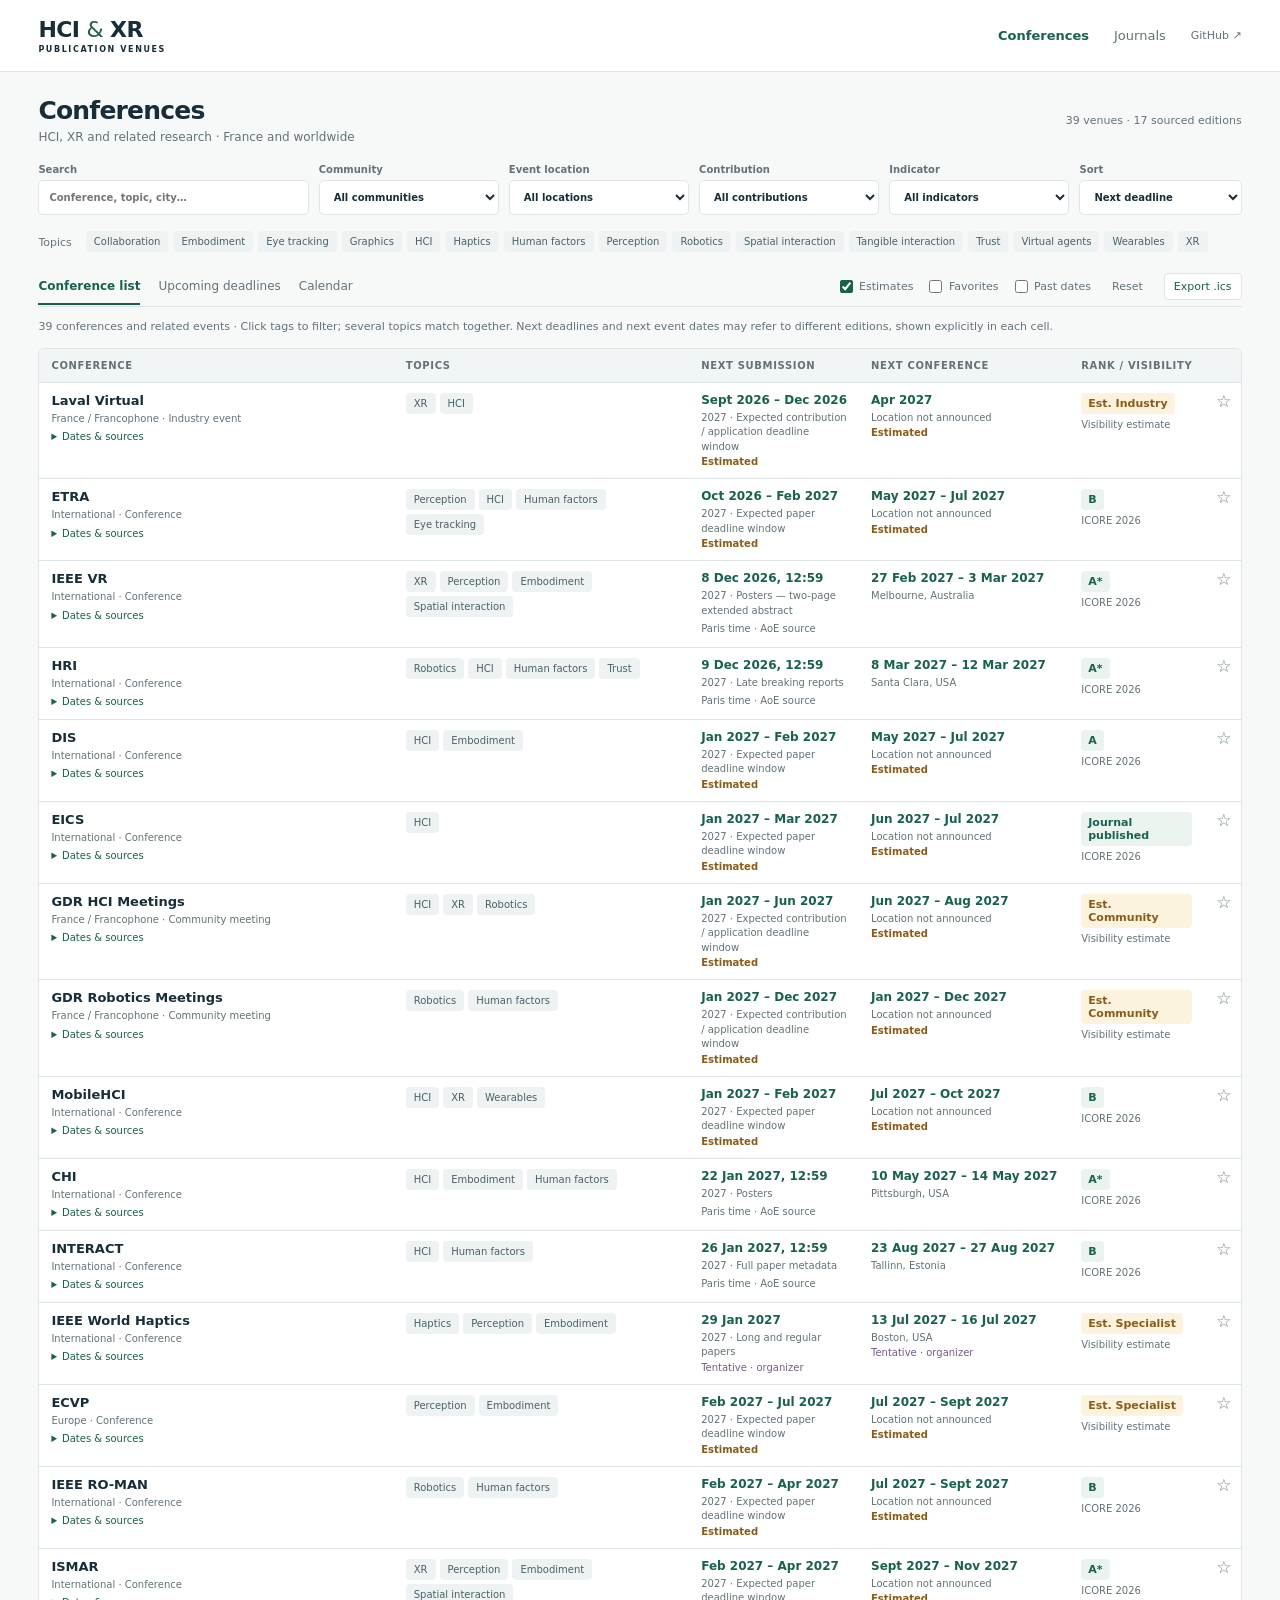
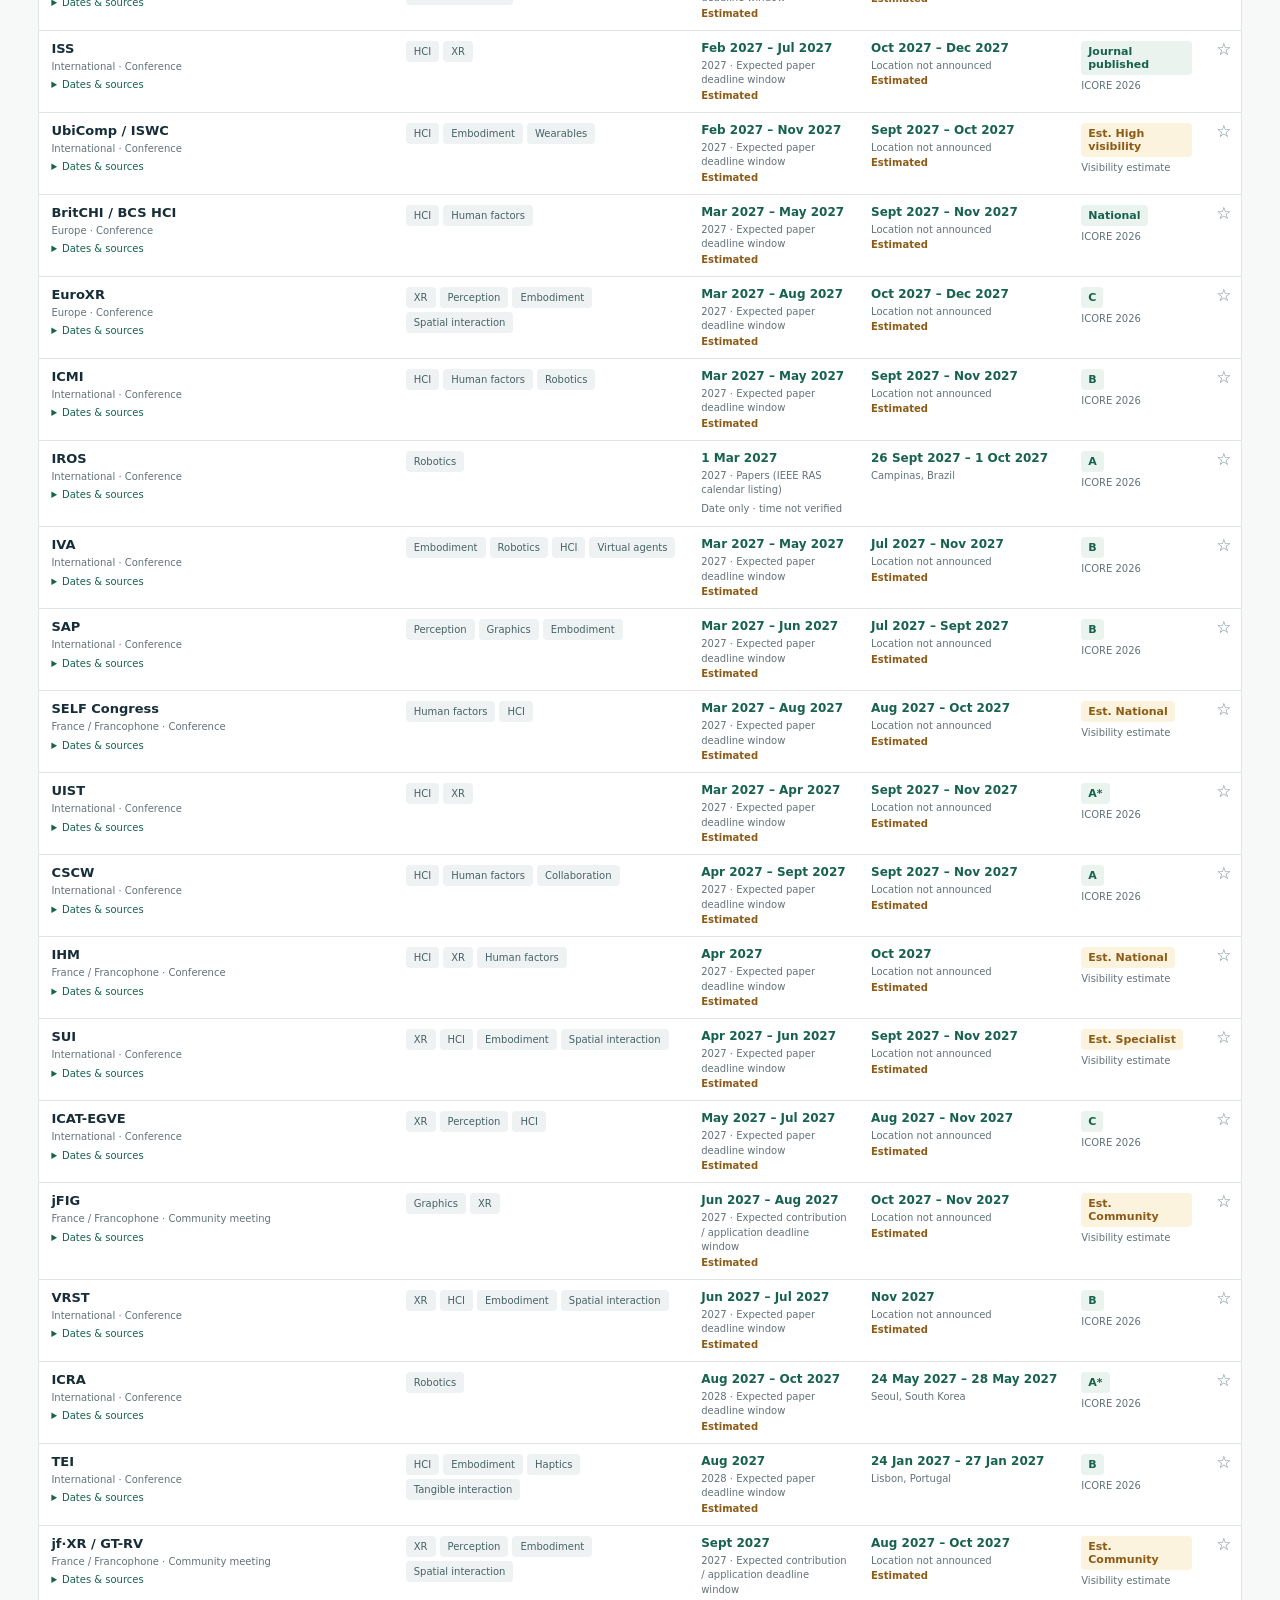
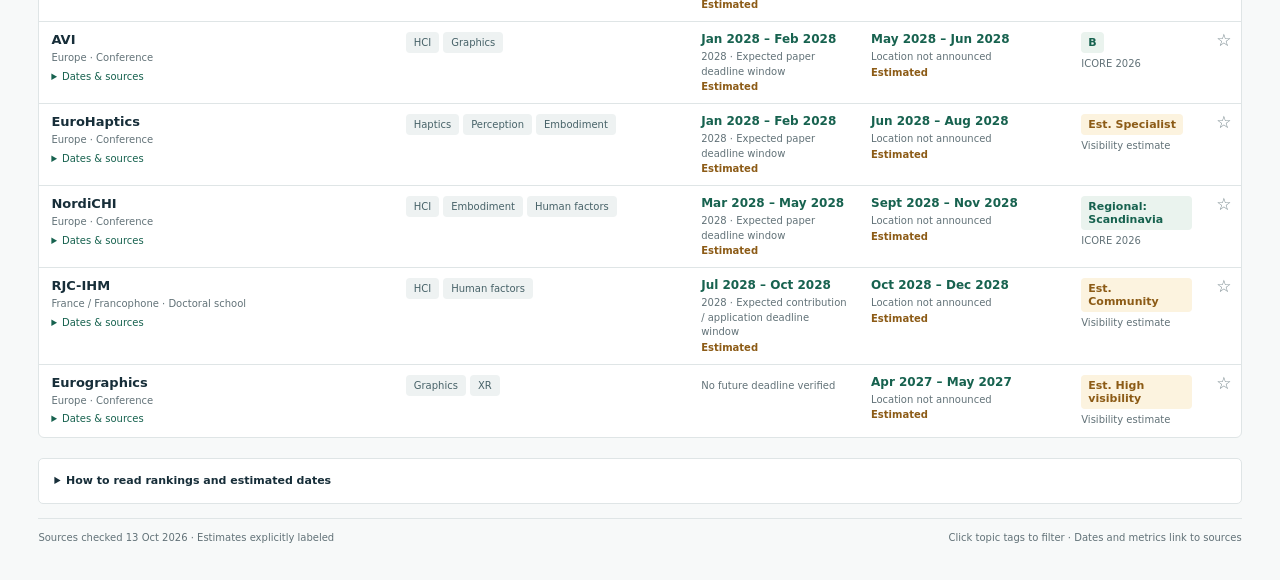
==== index.html @ b4da8f1d "Update repository and Pages links after rename to xr-hci-deadlines" ====
<!doctype html>
<html lang="en"><head><meta charset="utf-8"><meta name="viewport" content="width=device-width,initial-scale=1"><meta name="description" content="HCI and XR conference deadlines, schedules, topic tags and rankings in France and worldwide."><title>HCI & XR · Conferences</title><link rel="stylesheet" href="style.css"><script defer src="data.js"></script><script defer src="app.js"></script></head>
<body data-page="conferences"><header><a class="brand" href="index.html">HCI <span>&</span> XR <small>PUBLICATION VENUES</small></a><nav aria-label="Pages"><a id="conf-link" href="index.html" aria-current="page">Conferences</a><a id="journal-link" href="journals.html">Journals</a><a href="https://github.com/EPeillard/xr-hci-deadlines" class="repo">GitHub ↗</a></nav></header>
<main><div class="page-title"><div><h1>Conferences</h1><p>HCI, XR and related research · France and worldwide</p></div><span id="summary"></span></div>
<section class="filters" aria-label="Filters"><label class="search">Search<input id="search" type="search" placeholder="Conference, topic, city…"></label><label>Community<select id="scope"><option value="">All communities</option><option>France / Francophone</option><option>Europe</option><option>International</option></select></label><label>Event location<select id="region"><option value="">All locations</option><option>France</option><option>Europe</option><option>Outside Europe</option></select></label><label>Contribution<select id="type"><option value="">All contributions</option></select></label><label>Indicator<select id="indicator"><option value="">All indicators</option><option value="verified">Verified ranking</option><option value="estimated">Estimated visibility</option></select></label><label>Sort<select id="sort"><option value="deadline">Next deadline</option><option value="name">Name</option><option value="event">Conference date</option><option value="rank">Ranking</option></select></label></section>
<div class="topic-line"><span>Topics</span><div id="topic-buttons"></div></div>
<div class="viewbar"><nav class="tabs" aria-label="Conference view"><button data-view="conferences" aria-pressed="true">Conference list</button><button data-view="deadlines" aria-pressed="false">Upcoming deadlines</button><button data-view="calendar" aria-pressed="false">Calendar</button></nav><div class="switches"><label><input id="estimates" type="checkbox" checked> Estimates</label><label><input id="favorite" type="checkbox"> Favorites</label><label><input id="past" type="checkbox"> Past dates</label><button class="text-button" id="reset">Reset</button><button id="export">Export .ics</button></div></div>
<p id="result-note" class="result-note" aria-live="polite"></p><section id="results" aria-label="Results"></section>
<details class="method"><summary>How to read rankings and estimated dates</summary><p><strong>ICORE 2026</strong> gives conference-level classifications (A*, A, B, C, or non-grade categories). Each verified badge links to its source. It does not rank individual papers, posters or journal tracks.</p><p><strong>Est. visibility</strong> is an editorial audience-reach estimate, not an official rank or measured citation impact. National, community and industry venues are kept distinct.</p><p><strong>Estimated dates</strong> are month ranges based on observed editions and the stated recurrence. Single-edition estimates allow an extra month either side; sparse histories use a broad seasonal or 2–5-month lead-time assumption. Open a row to inspect the evidence and confidence. A forecast does not establish that an edition or call has been announced. Organizer-published tentative dates have their own label.</p><p>Exact deadlines retain their published timezone and are displayed in <strong>Europe/Paris</strong>. AoE falls on the following day in France. Calls without a verified cutoff time show a date only. Calendar exports contain only verified dates; forecasts and tentative dates are excluded.</p></details>
<footer><span id="updated"></span><span>Click topic tags to filter · Dates and metrics link to sources</span></footer></main></body></html>
---- style.css ----
:root{--ink:#172e39;--muted:#627278;--line:#dfe5e6;--green:#17624f;--mint:#eaf3ee;--amber:#8c5b16;--amberbg:#fcf3df;--bg:#f7f9f9}*{box-sizing:border-box}body{margin:0;color:var(--ink);background:var(--bg);font:13px system-ui,-apple-system,"Segoe UI",sans-serif}a{color:var(--green);text-decoration:none}a:hover{text-decoration:underline}button,input,select{font:inherit}button{cursor:pointer}button,input,select,a,summary{outline-offset:3px}header{display:flex;align-items:center;justify-content:space-between;background:white;padding:17px max(3vw,18px);border-bottom:1px solid var(--line)}.brand{font-size:22px;font-weight:780;letter-spacing:-.6px;color:var(--ink)}.brand span{font-weight:400;color:var(--green)}.brand small{font-size:8px;letter-spacing:1.6px;font-weight:650;display:block;margin-top:3px}header nav{display:flex;gap:25px;align-items:center}header nav a{font-size:13px;color:var(--muted)}header nav a[aria-current]{color:var(--green);font-weight:700}.repo{font-size:11px!important}main{max-width:1600px;margin:auto;padding:24px 3vw}.page-title{display:flex;justify-content:space-between;gap:20px;align-items:center;margin-bottom:20px}h1{font-size:25px;letter-spacing:-.8px;margin:0 0 5px}.page-title p{color:var(--muted);margin:0;font-size:12px}.page-title>span{font-size:11px;color:var(--muted)}.filters{display:grid;grid-template-columns:1.5fr 1fr 1fr 1fr 1fr .9fr;gap:10px}.filters label{font-size:10px;font-weight:650;color:var(--muted)}input[type=search],select{display:block;border:1px solid var(--line);border-radius:5px;background:white;width:100%;padding:9px 10px;margin-top:5px;color:var(--ink);min-height:35px}.journal-filters{grid-template-columns:2fr 1fr 1fr 1fr}.topic-line{display:flex;align-items:start;gap:14px;margin:16px 0 12px}.topic-line>span{font-size:11px;color:var(--muted);padding-top:5px}.topic-line>div{display:flex;flex-wrap:wrap;gap:5px}.tag{display:inline-block;background:#eef2f2;color:#476268;border:1px solid transparent;border-radius:4px;padding:3px 7px;font-size:10px;line-height:1.3}.tag[aria-pressed=true],.tag:hover{background:var(--mint);border-color:var(--green);color:var(--green)}.tag[aria-pressed=true]{font-weight:700}.viewbar{display:flex;justify-content:space-between;gap:14px;align-items:center;margin:15px 0 6px;border-bottom:1px solid var(--line)}.tabs{display:flex;gap:18px}.tabs button{border:0;border-bottom:2px solid transparent;background:transparent;padding:10px 0;color:var(--muted);font-size:12px}.tabs button[aria-pressed=true]{border-color:var(--green);font-weight:700;color:var(--green)}.switches{display:flex;align-items:center;gap:12px;padding:6px 0;font-size:11px;color:var(--muted)}.switches label{white-space:nowrap}input[type=checkbox]{accent-color:var(--green);vertical-align:middle}.switches button{border:1px solid var(--line);border-radius:4px;padding:6px 9px;background:white;color:var(--green);font-size:11px}.switches .text-button{border:0;background:none;color:var(--muted)}.mini-note,.result-note{font-size:11px;color:var(--muted);line-height:1.5}.result-note{margin:12px 0}.table-wrap{overflow-x:auto;border:1px solid var(--line);border-radius:6px;background:white}table{border-collapse:collapse;width:100%;text-align:left}th{font-size:10px;font-weight:700;color:var(--muted);text-transform:uppercase;letter-spacing:.65px;padding:11px 12px;background:#f2f5f5;white-space:nowrap}td{padding:10px 12px;border-top:1px solid var(--line);vertical-align:top;font-size:12px}tbody tr:hover{background:#fafcfc}.venue-col{width:30%}.topic-col{width:25%}.indicator-col{width:145px}.date-col{width:195px}.star-col{width:35px;padding-right:9px}.name{color:var(--ink);font-weight:750;font-size:13px}.sub{display:block;font-size:10px;color:var(--muted);line-height:1.45;margin-top:4px}.row-tags{display:flex;gap:4px;flex-wrap:wrap}.indicator{display:inline-block;border-radius:4px;padding:4px 7px;font-size:11px;font-weight:700;background:var(--mint);color:var(--green)}.indicator.estimated{background:var(--amberbg);color:var(--amber)}.estimate{color:var(--amber);font-size:10px;font-weight:600}.tentative{color:#755a8c;font-size:10px}.date-main{font-weight:650;white-space:nowrap}.star{border:0;background:none;color:#73848a;font-size:17px;line-height:1;padding:0}.star[aria-pressed=true]{color:#a87916}.row-details summary{font-size:10px;color:var(--green);cursor:pointer;margin-top:5px}.row-details[open]{min-width:250px}.row-details p{font-size:11px;line-height:1.5;margin:8px 0;color:var(--muted);max-width:480px}.detail-block{border-top:1px solid var(--line);margin-top:9px;padding-top:8px}.detail-block ul{padding-left:16px;margin:6px 0}.detail-block li{font-size:10px;line-height:1.6;margin:3px 0;color:var(--muted)}.method{margin:20px 0 14px;padding:13px 15px;background:white;border:1px solid var(--line);border-radius:5px;font-size:11px;color:var(--muted);line-height:1.6}.method summary{font-weight:650;cursor:pointer;color:var(--ink)}.method p{max-width:1050px}.empty{padding:35px;text-align:center;color:var(--muted);border:1px dashed var(--line)}footer{display:flex;justify-content:space-between;gap:20px;color:var(--muted);font-size:10px;border-top:1px solid var(--line);padding:13px 0}.calendar-head{display:flex;align-items:center;gap:14px;margin:12px 0}.calendar-head select{width:auto;margin:0}.calendar-head span{font-size:11px;color:var(--muted)}.calendar-grid{display:grid;grid-template-columns:repeat(3,1fr);gap:10px}.month{border:1px solid var(--line);background:white;border-radius:5px;padding:11px;min-height:130px}.month h2{font-size:12px;margin:0 0 10px}.calitem{display:block;border-left:3px solid var(--green);padding:4px 7px;font-size:10px;margin:6px 0;background:#f4f8f6;line-height:1.5}.calitem.call{border-left-color:#587eab;background:#f3f6fa}.calitem.estimated{border-left:3px dashed #aa8049;background:#fcf8ed}.calitem.tentative{border-left-color:#866899;background:#f9f5fb}.calitem button{font:inherit;border:0;background:none;color:var(--ink);font-weight:700;padding:0;cursor:pointer}.calitem .sub{font-size:9px;margin:0}.uncertain{margin-top:15px;font-size:11px;color:var(--muted)}.calendar-legend{display:flex;gap:15px;flex-wrap:wrap;font-size:10px;color:var(--muted)}@media(max-width:1150px){.filters{grid-template-columns:repeat(3,1fr)}.search{grid-column:span 2}.journal-filters{grid-template-columns:repeat(3,1fr)}.viewbar{align-items:start;flex-direction:column;gap:3px}.switches{flex-wrap:wrap}.venue-col{min-width:240px}.topic-col{min-width:200px}}@media(max-width:700px){header{padding:12px 15px}header nav{gap:13px}.repo{display:none}main{padding:18px 15px}.filters,.journal-filters{grid-template-columns:repeat(2,1fr)}.page-title>span{max-width:130px;text-align:right}.calendar-grid{grid-template-columns:1fr}.switches{gap:8px}.tabs{gap:16px}.topic-line{gap:8px}.table-wrap{max-width:100%}footer{flex-direction:column;gap:5px}.row-details[open]{min-width:220px}}@media(prefers-reduced-motion:no-preference){.tag{transition:background .1s}}
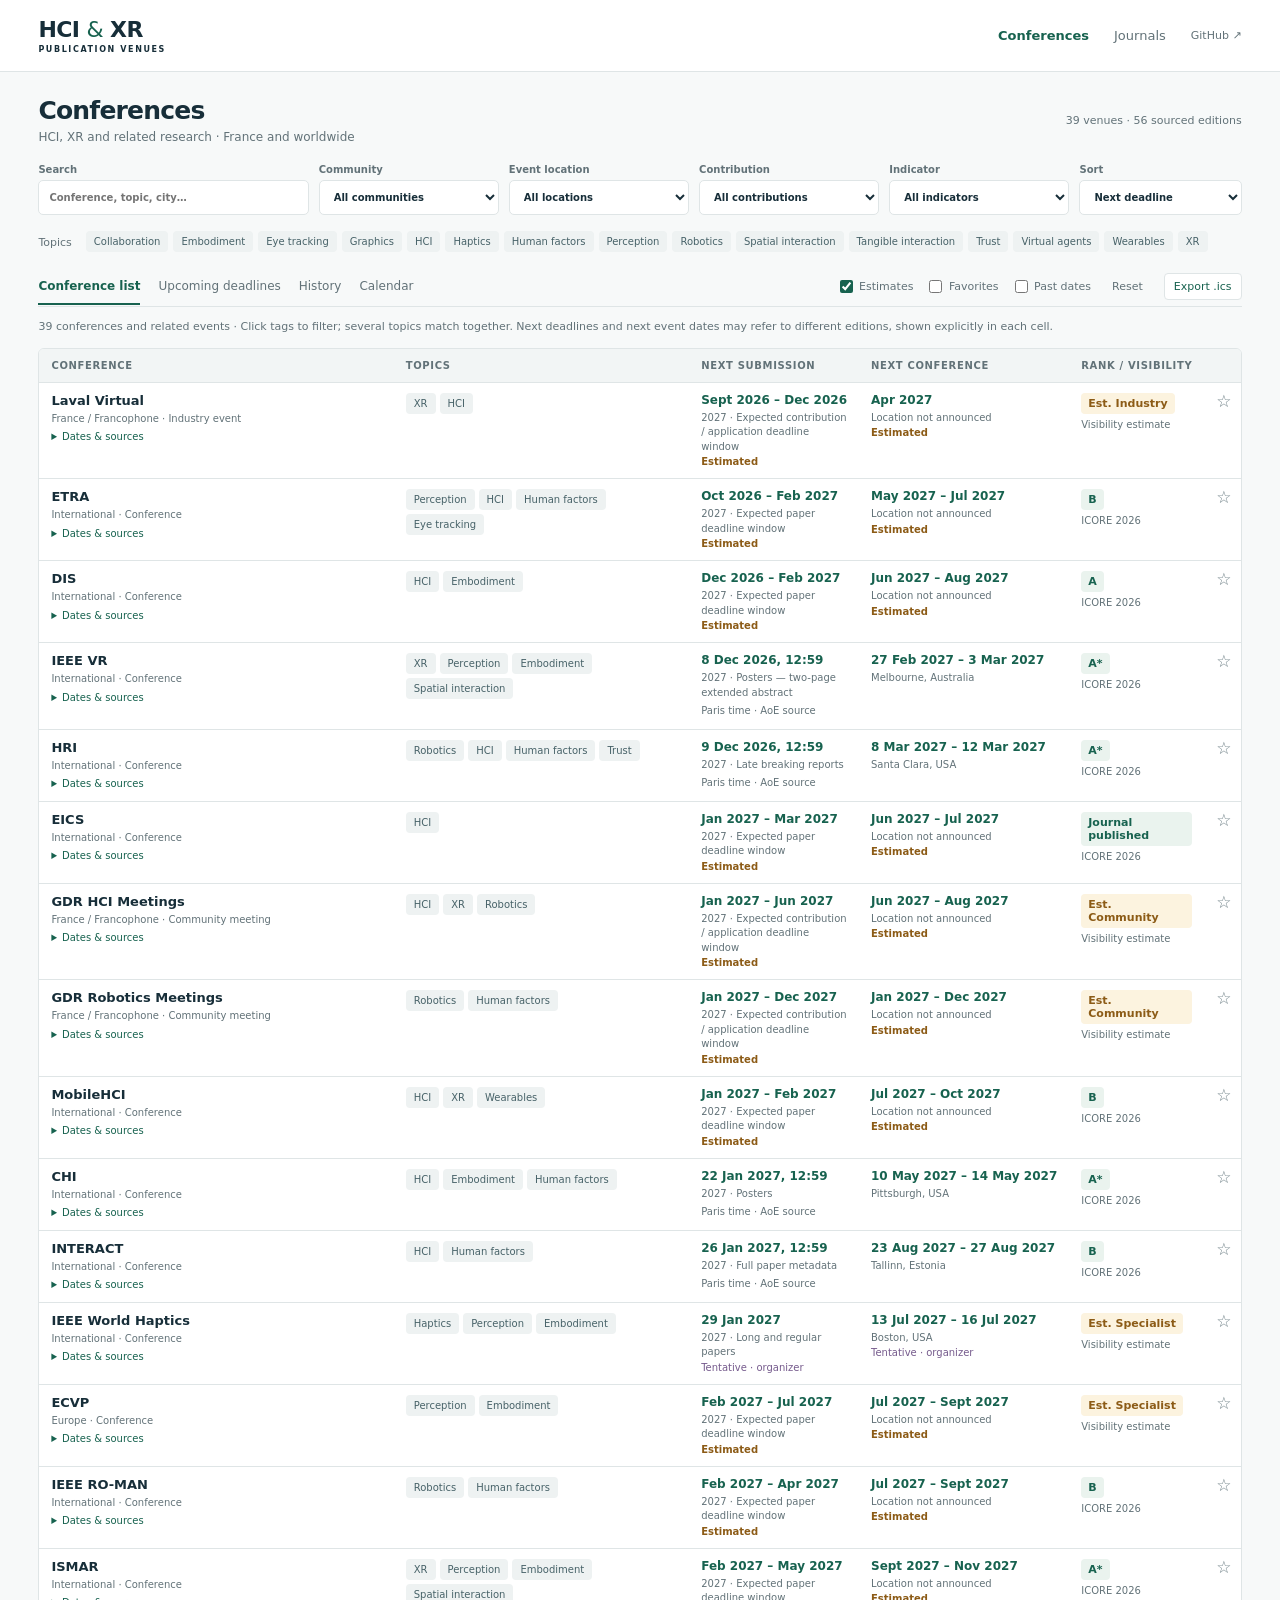
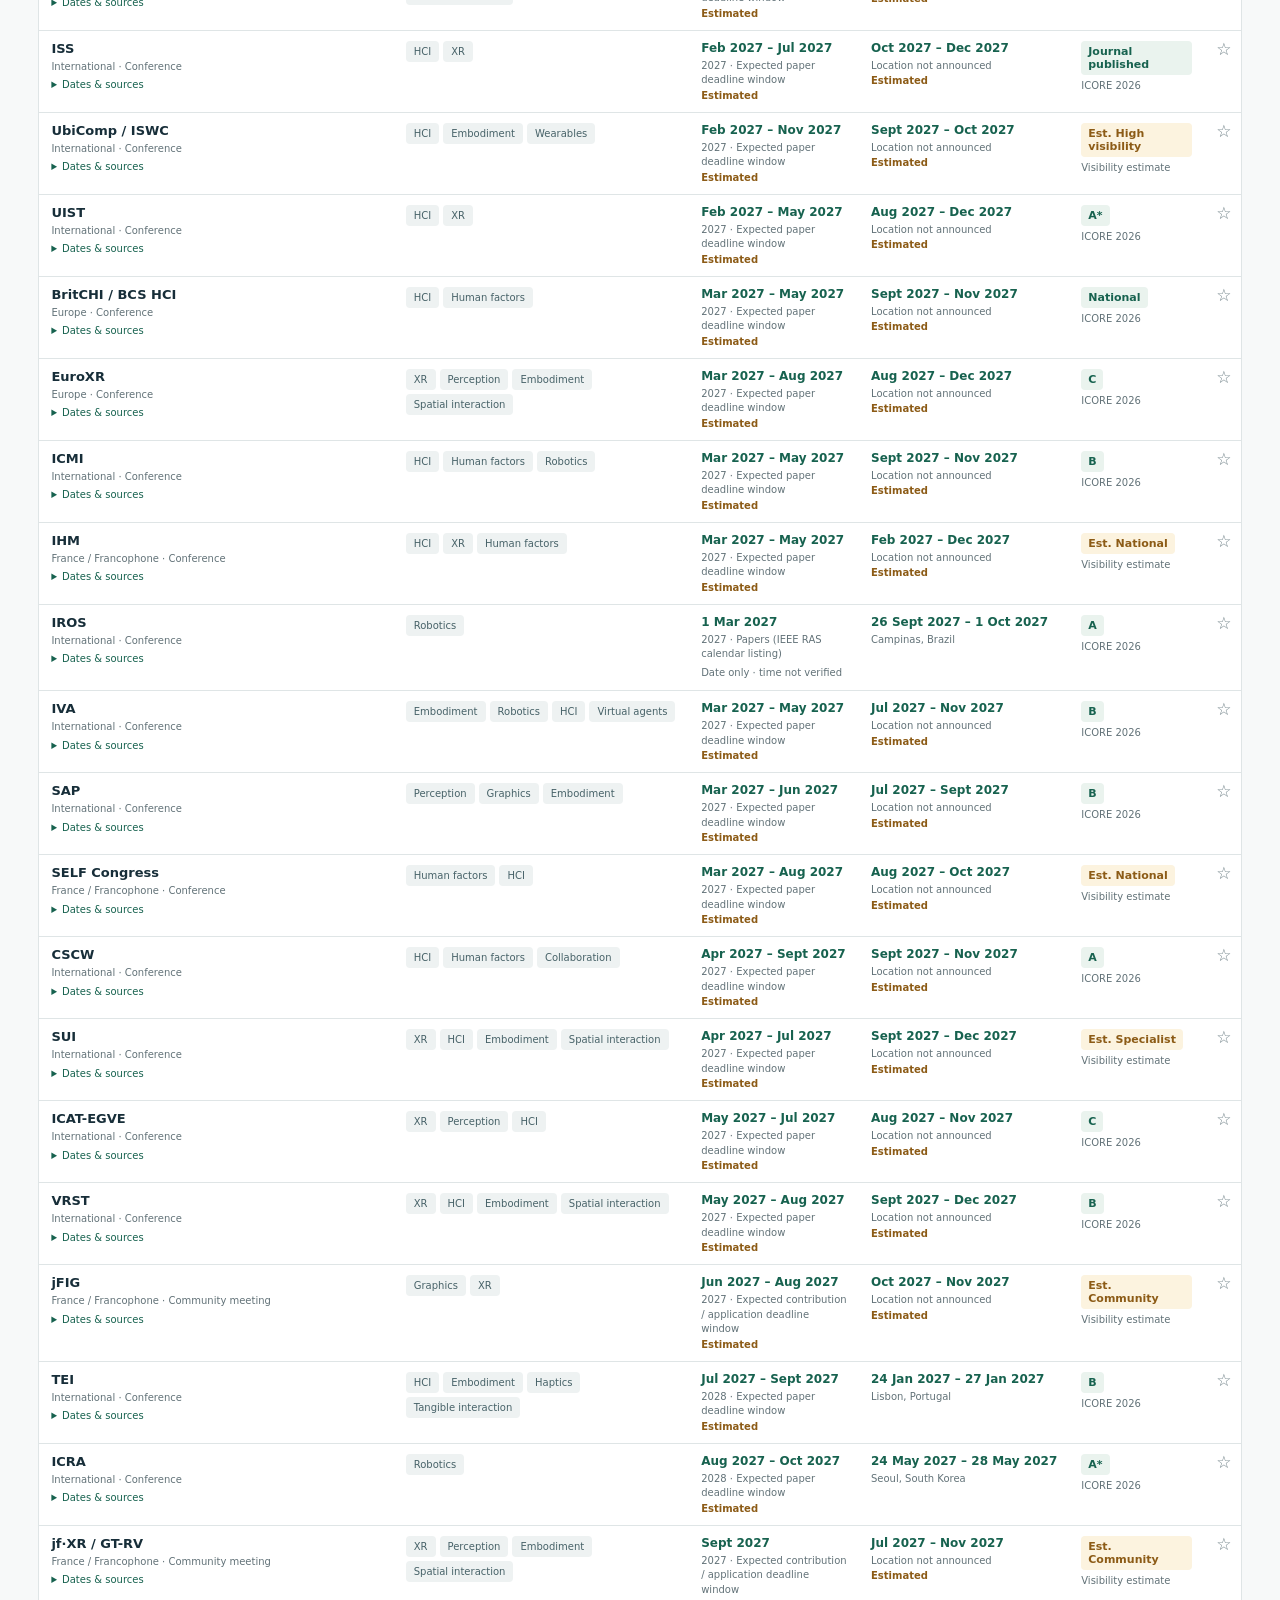
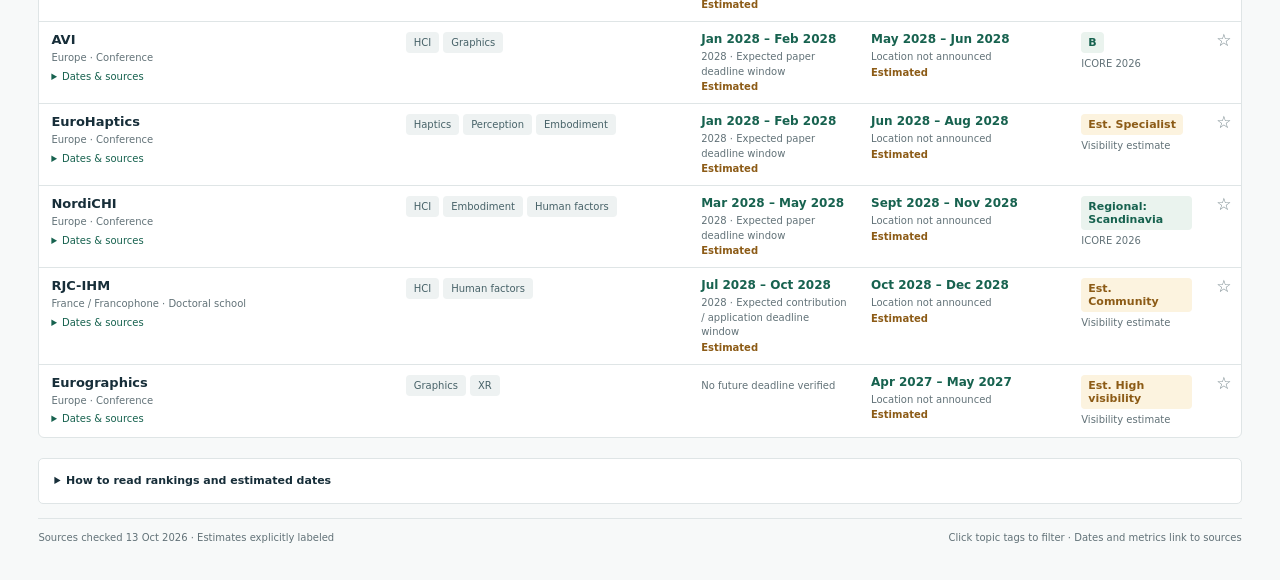
==== commit 72e05b28: "Add sourced historical editions, archive browsing and past-year calendars" ====
--- a/index.html
+++ b/index.html
@@ -4,7 +4,7 @@
 <main><div class="page-title"><div><h1>Conferences</h1><p>HCI, XR and related research · France and worldwide</p></div><span id="summary"></span></div>
 <section class="filters" aria-label="Filters"><label class="search">Search<input id="search" type="search" placeholder="Conference, topic, city…"></label><label>Community<select id="scope"><option value="">All communities</option><option>France / Francophone</option><option>Europe</option><option>International</option></select></label><label>Event location<select id="region"><option value="">All locations</option><option>France</option><option>Europe</option><option>Outside Europe</option></select></label><label>Contribution<select id="type"><option value="">All contributions</option></select></label><label>Indicator<select id="indicator"><option value="">All indicators</option><option value="verified">Verified ranking</option><option value="estimated">Estimated visibility</option></select></label><label>Sort<select id="sort"><option value="deadline">Next deadline</option><option value="name">Name</option><option value="event">Conference date</option><option value="rank">Ranking</option></select></label></section>
 <div class="topic-line"><span>Topics</span><div id="topic-buttons"></div></div>
-<div class="viewbar"><nav class="tabs" aria-label="Conference view"><button data-view="conferences" aria-pressed="true">Conference list</button><button data-view="deadlines" aria-pressed="false">Upcoming deadlines</button><button data-view="calendar" aria-pressed="false">Calendar</button></nav><div class="switches"><label><input id="estimates" type="checkbox" checked> Estimates</label><label><input id="favorite" type="checkbox"> Favorites</label><label><input id="past" type="checkbox"> Past dates</label><button class="text-button" id="reset">Reset</button><button id="export">Export .ics</button></div></div>
+<div class="viewbar"><nav class="tabs" aria-label="Conference view"><button data-view="conferences" aria-pressed="true">Conference list</button><button data-view="deadlines" aria-pressed="false">Upcoming deadlines</button><button data-view="history" aria-pressed="false">History</button><button data-view="calendar" aria-pressed="false">Calendar</button></nav><div class="switches"><label><input id="estimates" type="checkbox" checked> Estimates</label><label><input id="favorite" type="checkbox"> Favorites</label><label><input id="past" type="checkbox"> Past dates</label><button class="text-button" id="reset">Reset</button><button id="export">Export .ics</button></div></div>
 <p id="result-note" class="result-note" aria-live="polite"></p><section id="results" aria-label="Results"></section>
 <details class="method"><summary>How to read rankings and estimated dates</summary><p><strong>ICORE 2026</strong> gives conference-level classifications (A*, A, B, C, or non-grade categories). Each verified badge links to its source. It does not rank individual papers, posters or journal tracks.</p><p><strong>Est. visibility</strong> is an editorial audience-reach estimate, not an official rank or measured citation impact. National, community and industry venues are kept distinct.</p><p><strong>Estimated dates</strong> are month ranges based on observed editions and the stated recurrence. Single-edition estimates allow an extra month either side; sparse histories use a broad seasonal or 2–5-month lead-time assumption. Open a row to inspect the evidence and confidence. A forecast does not establish that an edition or call has been announced. Organizer-published tentative dates have their own label.</p><p>Exact deadlines retain their published timezone and are displayed in <strong>Europe/Paris</strong>. AoE falls on the following day in France. Calls without a verified cutoff time show a date only. Calendar exports contain only verified dates; forecasts and tentative dates are excluded.</p></details>
 <footer><span id="updated"></span><span>Click topic tags to filter · Dates and metrics link to sources</span></footer></main></body></html>
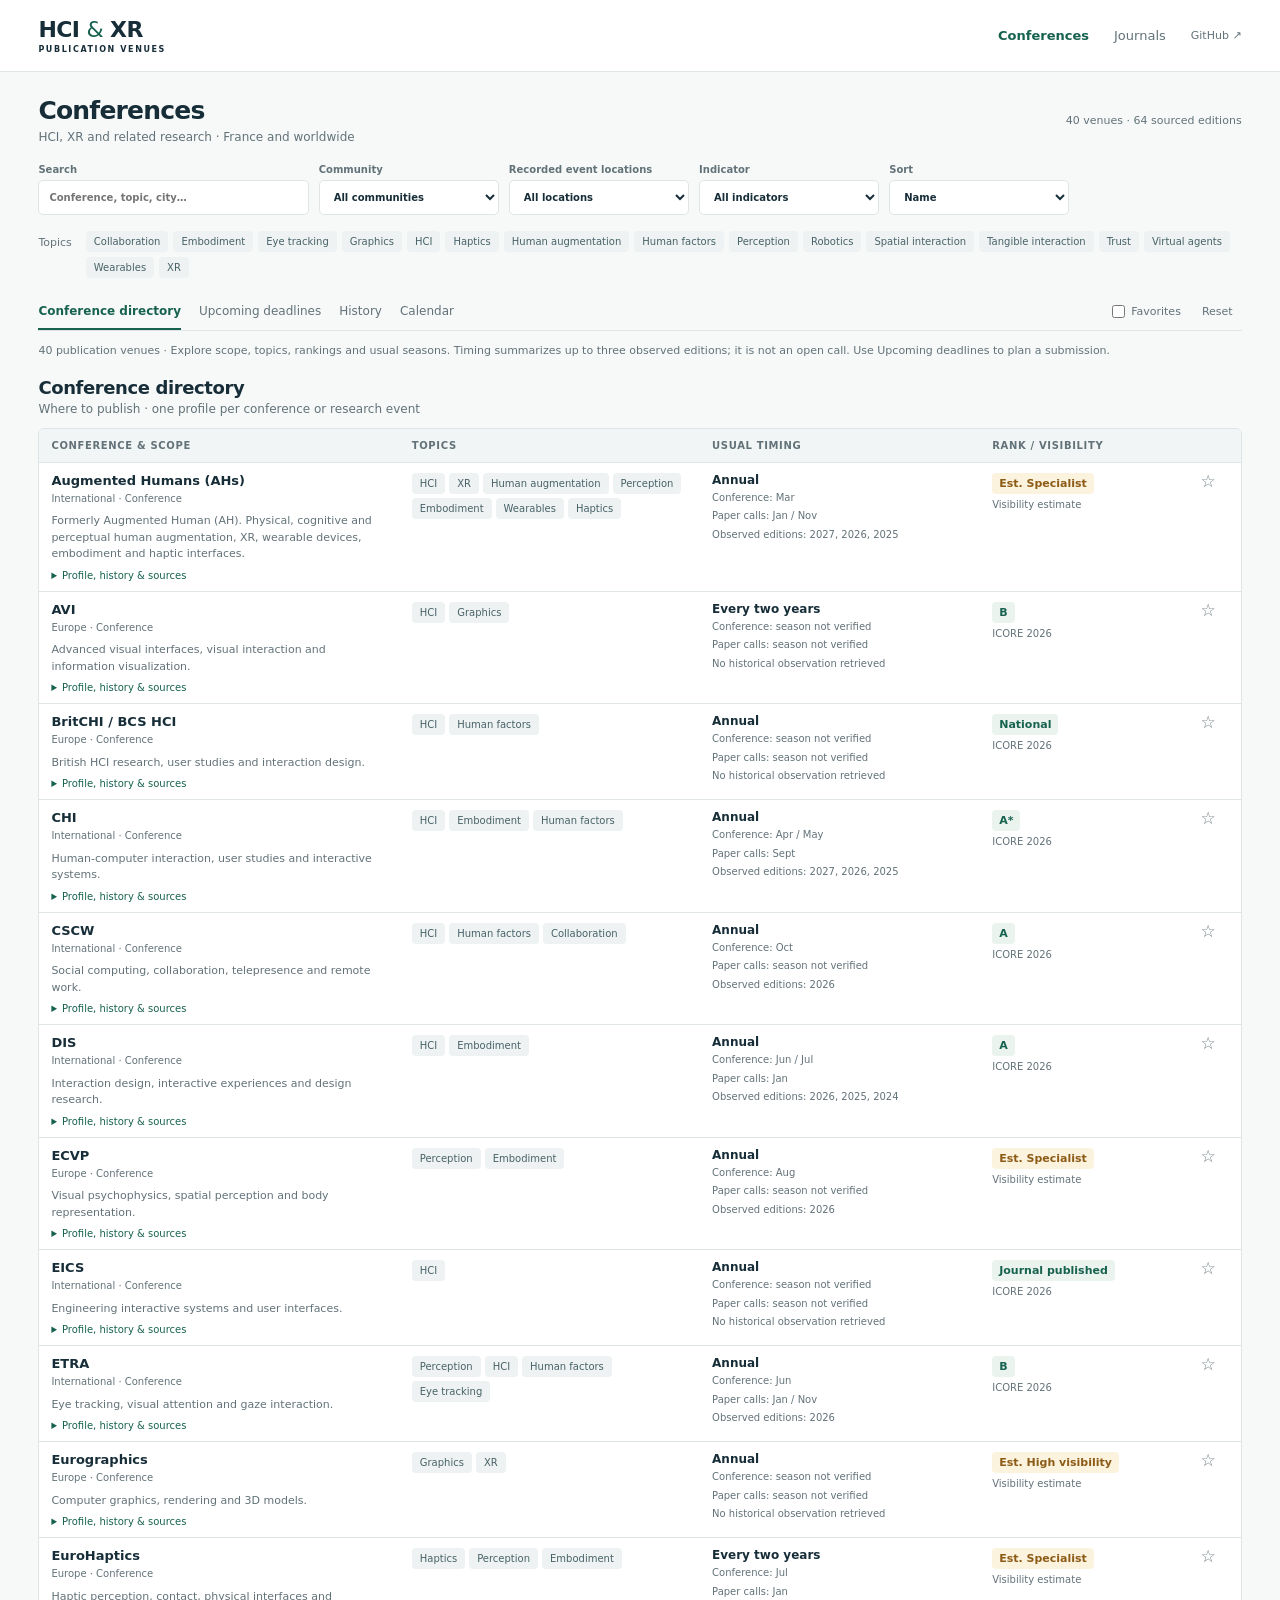
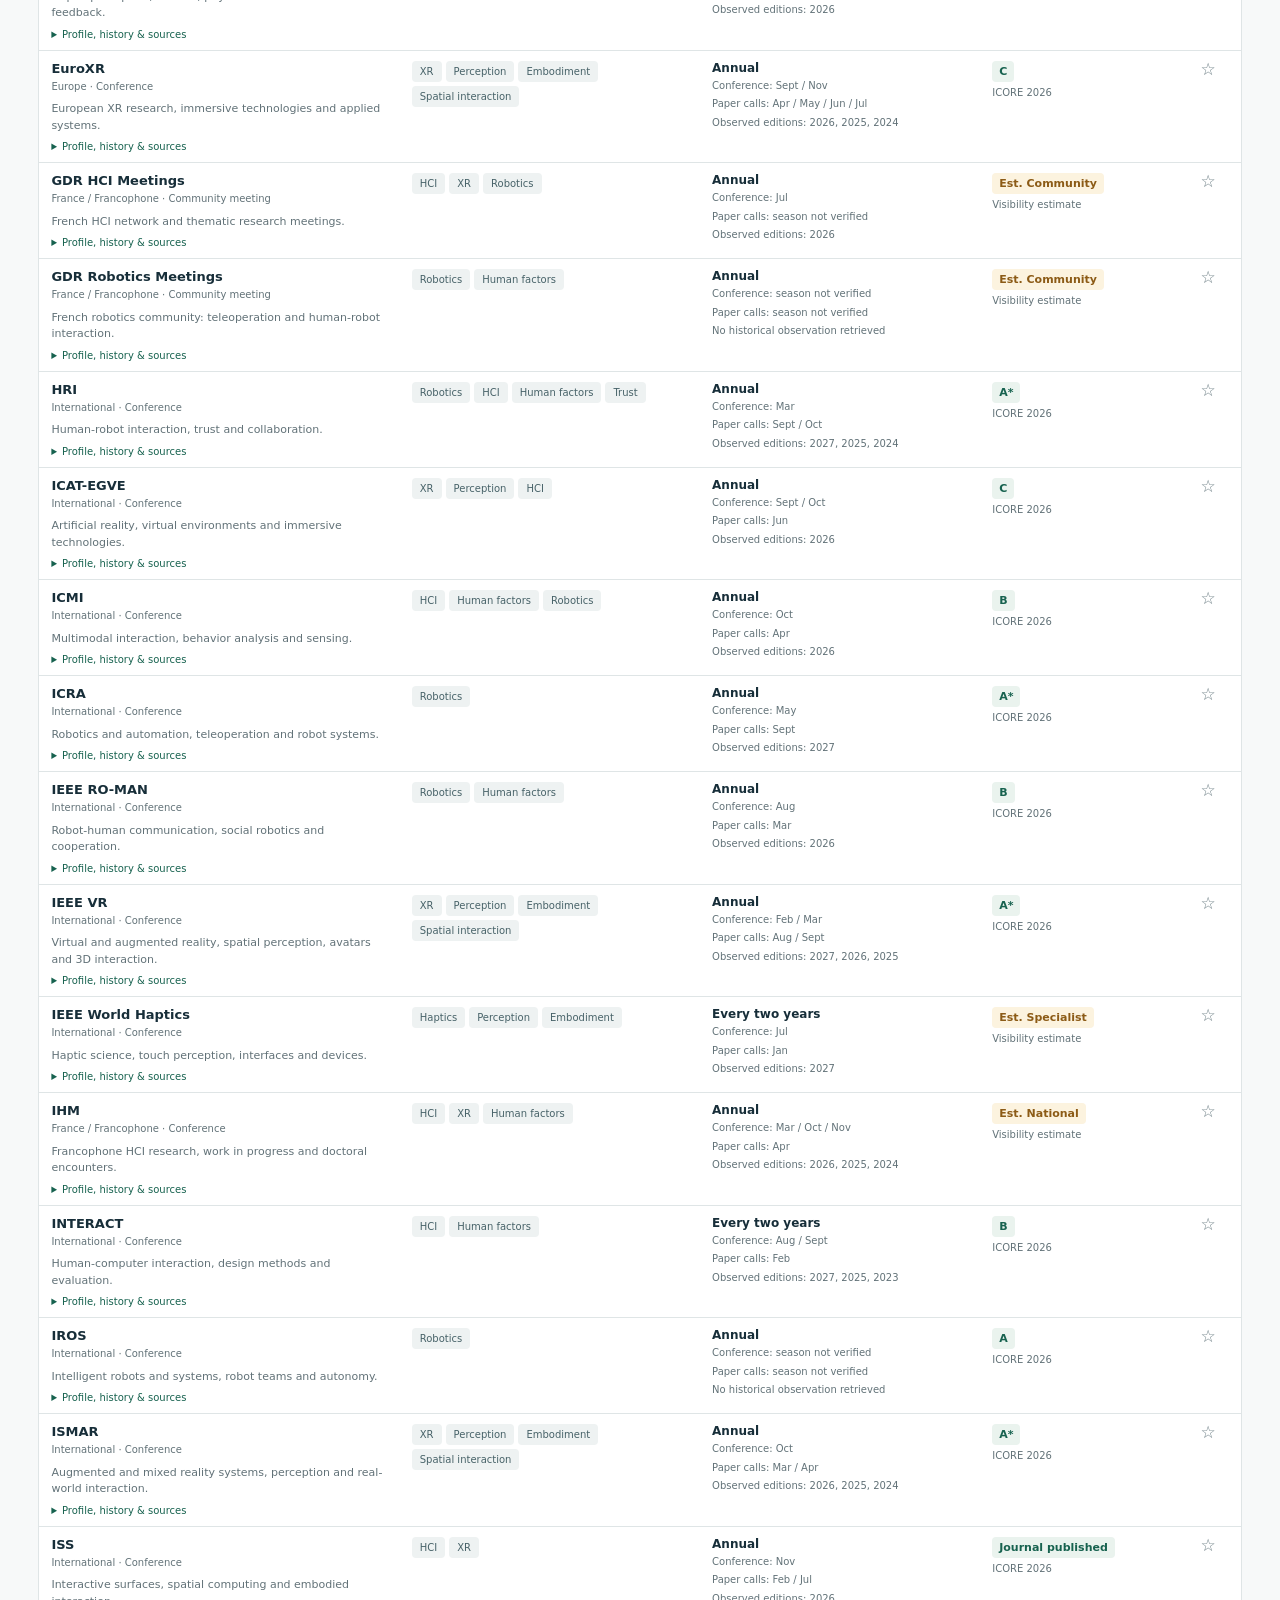
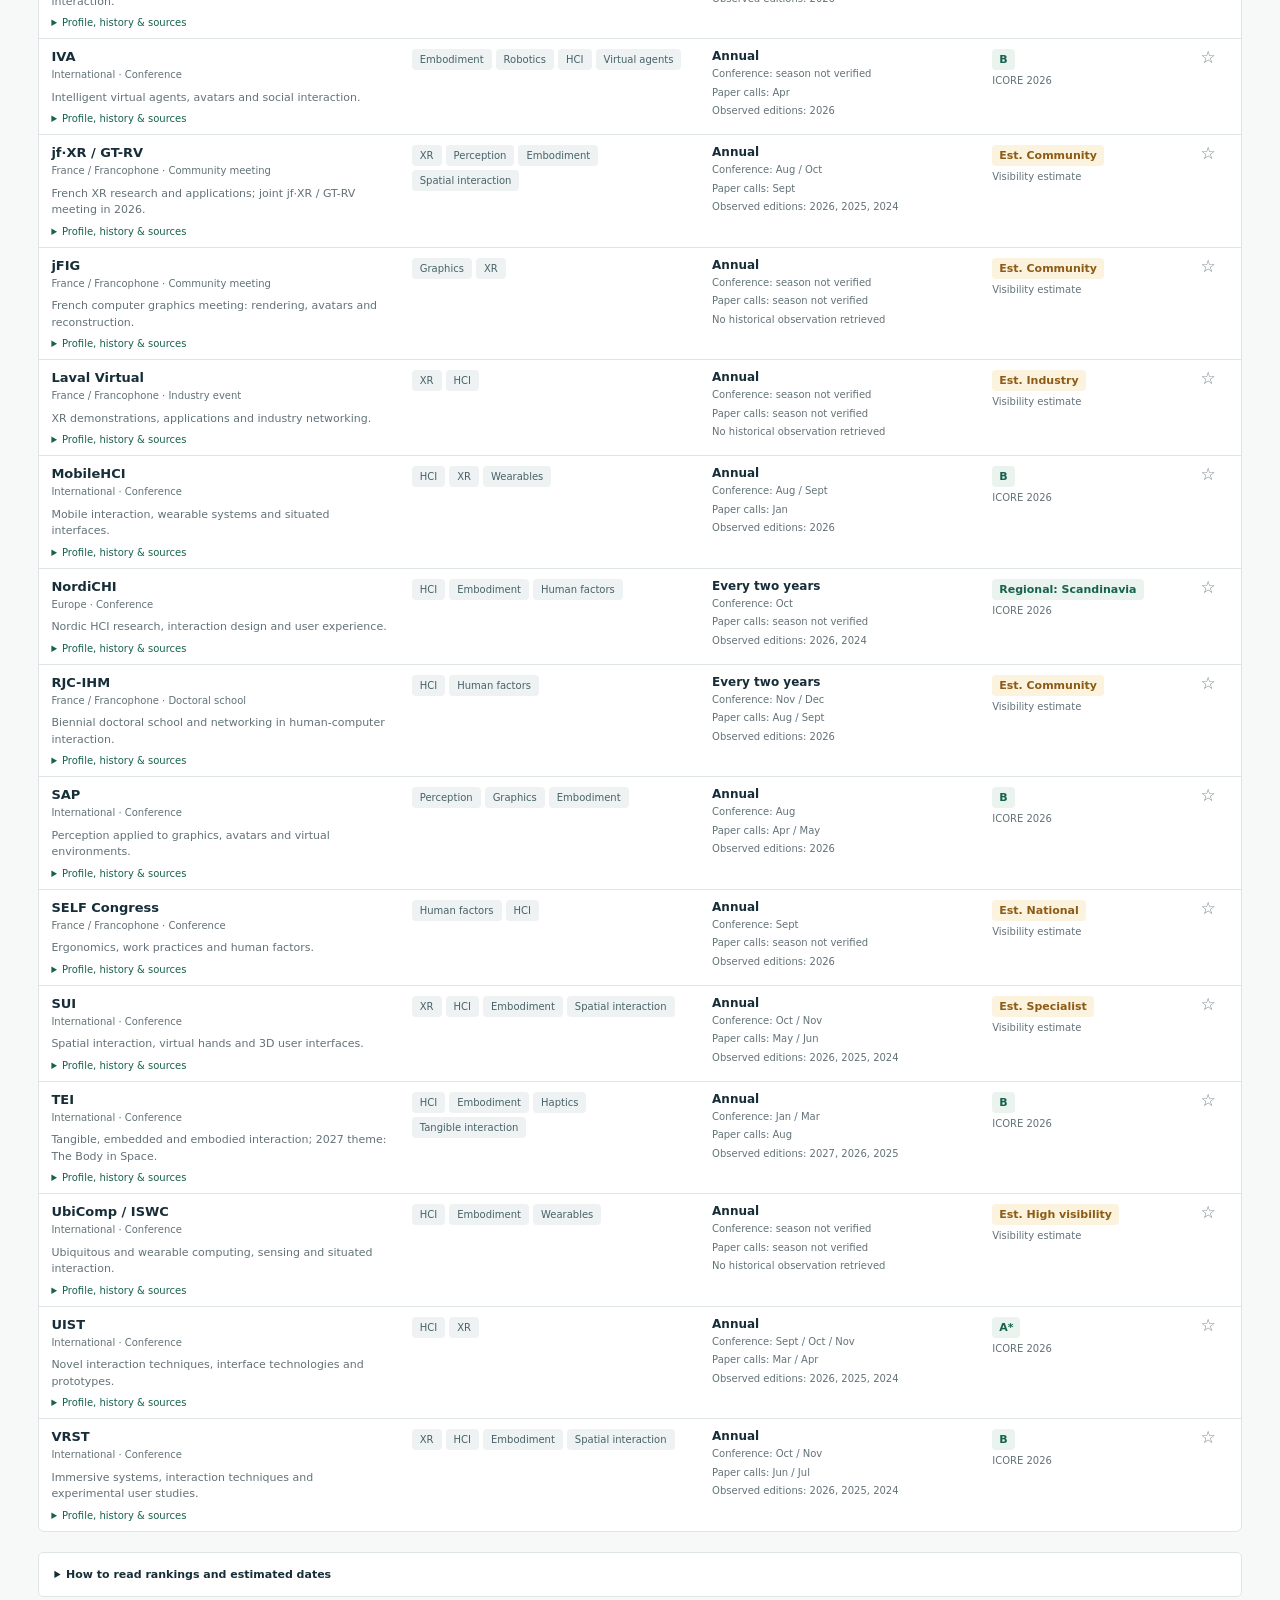
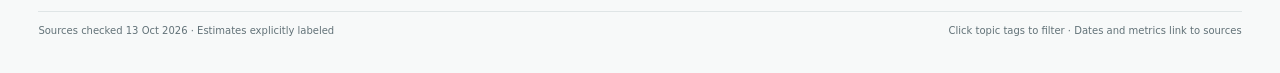
==== commit 64a7e1e9: "Separate venue directory from upcoming submission planner" ====
--- a/index.html
+++ b/index.html
@@ -2,9 +2,9 @@
 <html lang="en"><head><meta charset="utf-8"><meta name="viewport" content="width=device-width,initial-scale=1"><meta name="description" content="HCI and XR conference deadlines, schedules, topic tags and rankings in France and worldwide."><title>HCI & XR · Conferences</title><link rel="stylesheet" href="style.css"><script defer src="data.js"></script><script defer src="app.js"></script></head>
 <body data-page="conferences"><header><a class="brand" href="index.html">HCI <span>&</span> XR <small>PUBLICATION VENUES</small></a><nav aria-label="Pages"><a id="conf-link" href="index.html" aria-current="page">Conferences</a><a id="journal-link" href="journals.html">Journals</a><a href="https://github.com/EPeillard/xr-hci-deadlines" class="repo">GitHub ↗</a></nav></header>
 <main><div class="page-title"><div><h1>Conferences</h1><p>HCI, XR and related research · France and worldwide</p></div><span id="summary"></span></div>
-<section class="filters" aria-label="Filters"><label class="search">Search<input id="search" type="search" placeholder="Conference, topic, city…"></label><label>Community<select id="scope"><option value="">All communities</option><option>France / Francophone</option><option>Europe</option><option>International</option></select></label><label>Event location<select id="region"><option value="">All locations</option><option>France</option><option>Europe</option><option>Outside Europe</option></select></label><label>Contribution<select id="type"><option value="">All contributions</option></select></label><label>Indicator<select id="indicator"><option value="">All indicators</option><option value="verified">Verified ranking</option><option value="estimated">Estimated visibility</option></select></label><label>Sort<select id="sort"><option value="deadline">Next deadline</option><option value="name">Name</option><option value="event">Conference date</option><option value="rank">Ranking</option></select></label></section>
+<section class="filters" aria-label="Filters"><label class="search">Search<input id="search" type="search" placeholder="Conference, topic, city…"></label><label>Community<select id="scope"><option value="">All communities</option><option>France / Francophone</option><option>Europe</option><option>International</option></select></label><label><span id="region-label">Recorded event locations</span><select id="region"><option value="">All locations</option><option>France</option><option>Europe</option><option>Outside Europe</option></select></label><label data-schedule-filter>Contribution<select id="type"><option value="">All contributions</option></select></label><label>Indicator<select id="indicator"><option value="">All indicators</option><option value="verified">Verified ranking</option><option value="estimated">Estimated visibility</option></select></label><label>Sort<select id="sort"><option value="name">Name</option><option value="rank">Ranking</option></select></label></section>
 <div class="topic-line"><span>Topics</span><div id="topic-buttons"></div></div>
-<div class="viewbar"><nav class="tabs" aria-label="Conference view"><button data-view="conferences" aria-pressed="true">Conference list</button><button data-view="deadlines" aria-pressed="false">Upcoming deadlines</button><button data-view="history" aria-pressed="false">History</button><button data-view="calendar" aria-pressed="false">Calendar</button></nav><div class="switches"><label><input id="estimates" type="checkbox" checked> Estimates</label><label><input id="favorite" type="checkbox"> Favorites</label><label><input id="past" type="checkbox"> Past dates</label><button class="text-button" id="reset">Reset</button><button id="export">Export .ics</button></div></div>
+<div class="viewbar"><nav class="tabs" aria-label="Conference view"><button data-view="conferences" aria-pressed="true">Conference directory</button><button data-view="deadlines" aria-pressed="false">Upcoming deadlines</button><button data-view="history" aria-pressed="false">History</button><button data-view="calendar" aria-pressed="false">Calendar</button></nav><div class="switches"><label data-date-control><input id="estimates" type="checkbox" checked> Estimates</label><label><input id="favorite" type="checkbox"> Favorites</label><label data-past-control><input id="past" type="checkbox"> Past dates</label><button class="text-button" id="reset">Reset</button><button data-date-control id="export">Export .ics</button></div></div>
 <p id="result-note" class="result-note" aria-live="polite"></p><section id="results" aria-label="Results"></section>
 <details class="method"><summary>How to read rankings and estimated dates</summary><p><strong>ICORE 2026</strong> gives conference-level classifications (A*, A, B, C, or non-grade categories). Each verified badge links to its source. It does not rank individual papers, posters or journal tracks.</p><p><strong>Est. visibility</strong> is an editorial audience-reach estimate, not an official rank or measured citation impact. National, community and industry venues are kept distinct.</p><p><strong>Estimated dates</strong> are month ranges based on observed editions and the stated recurrence. Single-edition estimates allow an extra month either side; sparse histories use a broad seasonal or 2–5-month lead-time assumption. Open a row to inspect the evidence and confidence. A forecast does not establish that an edition or call has been announced. Organizer-published tentative dates have their own label.</p><p>Exact deadlines retain their published timezone and are displayed in <strong>Europe/Paris</strong>. AoE falls on the following day in France. Calls without a verified cutoff time show a date only. Calendar exports contain only verified dates; forecasts and tentative dates are excluded.</p></details>
 <footer><span id="updated"></span><span>Click topic tags to filter · Dates and metrics link to sources</span></footer></main></body></html>
--- a/style.css
+++ b/style.css
@@ -1 +1,8 @@
-:root{--ink:#172e39;--muted:#627278;--line:#dfe5e6;--green:#17624f;--mint:#eaf3ee;--amber:#8c5b16;--amberbg:#fcf3df;--bg:#f7f9f9}*{box-sizing:border-box}body{margin:0;color:var(--ink);background:var(--bg);font:13px system-ui,-apple-system,"Segoe UI",sans-serif}a{color:var(--green);text-decoration:none}a:hover{text-decoration:underline}button,input,select{font:inherit}button{cursor:pointer}button,input,select,a,summary{outline-offset:3px}header{display:flex;align-items:center;justify-content:space-between;background:white;padding:17px max(3vw,18px);border-bottom:1px solid var(--line)}.brand{font-size:22px;font-weight:780;letter-spacing:-.6px;color:var(--ink)}.brand span{font-weight:400;color:var(--green)}.brand small{font-size:8px;letter-spacing:1.6px;font-weight:650;display:block;margin-top:3px}header nav{display:flex;gap:25px;align-items:center}header nav a{font-size:13px;color:var(--muted)}header nav a[aria-current]{color:var(--green);font-weight:700}.repo{font-size:11px!important}main{max-width:1600px;margin:auto;padding:24px 3vw}.page-title{display:flex;justify-content:space-between;gap:20px;align-items:center;margin-bottom:20px}h1{font-size:25px;letter-spacing:-.8px;margin:0 0 5px}.page-title p{color:var(--muted);margin:0;font-size:12px}.page-title>span{font-size:11px;color:var(--muted)}.filters{display:grid;grid-template-columns:1.5fr 1fr 1fr 1fr 1fr .9fr;gap:10px}.filters label{font-size:10px;font-weight:650;color:var(--muted)}input[type=search],select{display:block;border:1px solid var(--line);border-radius:5px;background:white;width:100%;padding:9px 10px;margin-top:5px;color:var(--ink);min-height:35px}.journal-filters{grid-template-columns:2fr 1fr 1fr 1fr}.topic-line{display:flex;align-items:start;gap:14px;margin:16px 0 12px}.topic-line>span{font-size:11px;color:var(--muted);padding-top:5px}.topic-line>div{display:flex;flex-wrap:wrap;gap:5px}.tag{display:inline-block;background:#eef2f2;color:#476268;border:1px solid transparent;border-radius:4px;padding:3px 7px;font-size:10px;line-height:1.3}.tag[aria-pressed=true],.tag:hover{background:var(--mint);border-color:var(--green);color:var(--green)}.tag[aria-pressed=true]{font-weight:700}.viewbar{display:flex;justify-content:space-between;gap:14px;align-items:center;margin:15px 0 6px;border-bottom:1px solid var(--line)}.tabs{display:flex;gap:18px}.tabs button{border:0;border-bottom:2px solid transparent;background:transparent;padding:10px 0;color:var(--muted);font-size:12px}.tabs button[aria-pressed=true]{border-color:var(--green);font-weight:700;color:var(--green)}.switches{display:flex;align-items:center;gap:12px;padding:6px 0;font-size:11px;color:var(--muted)}.switches label{white-space:nowrap}input[type=checkbox]{accent-color:var(--green);vertical-align:middle}.switches button{border:1px solid var(--line);border-radius:4px;padding:6px 9px;background:white;color:var(--green);font-size:11px}.switches .text-button{border:0;background:none;color:var(--muted)}.mini-note,.result-note{font-size:11px;color:var(--muted);line-height:1.5}.result-note{margin:12px 0}.table-wrap{overflow-x:auto;border:1px solid var(--line);border-radius:6px;background:white}table{border-collapse:collapse;width:100%;text-align:left}th{font-size:10px;font-weight:700;color:var(--muted);text-transform:uppercase;letter-spacing:.65px;padding:11px 12px;background:#f2f5f5;white-space:nowrap}td{padding:10px 12px;border-top:1px solid var(--line);vertical-align:top;font-size:12px}tbody tr:hover{background:#fafcfc}.venue-col{width:30%}.topic-col{width:25%}.indicator-col{width:145px}.date-col{width:195px}.star-col{width:35px;padding-right:9px}.name{color:var(--ink);font-weight:750;font-size:13px}.sub{display:block;font-size:10px;color:var(--muted);line-height:1.45;margin-top:4px}.row-tags{display:flex;gap:4px;flex-wrap:wrap}.indicator{display:inline-block;border-radius:4px;padding:4px 7px;font-size:11px;font-weight:700;background:var(--mint);color:var(--green)}.indicator.estimated{background:var(--amberbg);color:var(--amber)}.estimate{color:var(--amber);font-size:10px;font-weight:600}.tentative{color:#755a8c;font-size:10px}.date-main{font-weight:650;white-space:nowrap}.star{border:0;background:none;color:#73848a;font-size:17px;line-height:1;padding:0}.star[aria-pressed=true]{color:#a87916}.row-details summary{font-size:10px;color:var(--green);cursor:pointer;margin-top:5px}.row-details[open]{min-width:250px}.row-details p{font-size:11px;line-height:1.5;margin:8px 0;color:var(--muted);max-width:480px}.detail-block{border-top:1px solid var(--line);margin-top:9px;padding-top:8px}.detail-block ul{padding-left:16px;margin:6px 0}.detail-block li{font-size:10px;line-height:1.6;margin:3px 0;color:var(--muted)}.method{margin:20px 0 14px;padding:13px 15px;background:white;border:1px solid var(--line);border-radius:5px;font-size:11px;color:var(--muted);line-height:1.6}.method summary{font-weight:650;cursor:pointer;color:var(--ink)}.method p{max-width:1050px}.empty{padding:35px;text-align:center;color:var(--muted);border:1px dashed var(--line)}footer{display:flex;justify-content:space-between;gap:20px;color:var(--muted);font-size:10px;border-top:1px solid var(--line);padding:13px 0}.calendar-head{display:flex;align-items:center;gap:14px;margin:12px 0}.calendar-head select{width:auto;margin:0}.calendar-head span{font-size:11px;color:var(--muted)}.calendar-grid{display:grid;grid-template-columns:repeat(3,1fr);gap:10px}.month{border:1px solid var(--line);background:white;border-radius:5px;padding:11px;min-height:130px}.month h2{font-size:12px;margin:0 0 10px}.calitem{display:block;border-left:3px solid var(--green);padding:4px 7px;font-size:10px;margin:6px 0;background:#f4f8f6;line-height:1.5}.calitem.call{border-left-color:#587eab;background:#f3f6fa}.calitem.estimated{border-left:3px dashed #aa8049;background:#fcf8ed}.calitem.tentative{border-left-color:#866899;background:#f9f5fb}.calitem button{font:inherit;border:0;background:none;color:var(--ink);font-weight:700;padding:0;cursor:pointer}.calitem .sub{font-size:9px;margin:0}.uncertain{margin-top:15px;font-size:11px;color:var(--muted)}.calendar-legend{display:flex;gap:15px;flex-wrap:wrap;font-size:10px;color:var(--muted)}@media(max-width:1150px){.filters{grid-template-columns:repeat(3,1fr)}.search{grid-column:span 2}.journal-filters{grid-template-columns:repeat(3,1fr)}.viewbar{align-items:start;flex-direction:column;gap:3px}.switches{flex-wrap:wrap}.venue-col{min-width:240px}.topic-col{min-width:200px}}@media(max-width:700px){header{padding:12px 15px}header nav{gap:13px}.repo{display:none}main{padding:18px 15px}.filters,.journal-filters{grid-template-columns:repeat(2,1fr)}.page-title>span{max-width:130px;text-align:right}.calendar-grid{grid-template-columns:1fr}.switches{gap:8px}.tabs{gap:16px}.topic-line{gap:8px}.table-wrap{max-width:100%}footer{flex-direction:column;gap:5px}.row-details[open]{min-width:220px}}@media(prefers-reduced-motion:no-preference){.tag{transition:background .1s}}
+:root{--ink:#172e39;--muted:#627278;--line:#dfe5e6;--green:#17624f;--mint:#eaf3ee;--amber:#8c5b16;--amberbg:#fcf3df;--bg:#f7f9f9}*{box-sizing:border-box}body{margin:0;color:var(--ink);background:var(--bg);font:13px system-ui,-apple-system,"Segoe UI",sans-serif}a{color:var(--green);text-decoration:none}a:hover{text-decoration:underline}button,input,select{font:inherit}button{cursor:pointer}button,input,select,a,summary{outline-offset:3px}header{display:flex;align-items:center;justify-content:space-between;background:white;padding:17px max(3vw,18px);border-bottom:1px solid var(--line)}.brand{font-size:22px;font-weight:780;letter-spacing:-.6px;color:var(--ink)}.brand span{font-weight:400;color:var(--green)}.brand small{font-size:8px;letter-spacing:1.6px;font-weight:650;display:block;margin-top:3px}header nav{display:flex;gap:25px;align-items:center}header nav a{font-size:13px;color:var(--muted)}header nav a[aria-current]{color:var(--green);font-weight:700}.repo{font-size:11px!important}main{max-width:1600px;margin:auto;padding:24px 3vw}.page-title{display:flex;justify-content:space-between;gap:20px;align-items:center;margin-bottom:20px}h1{font-size:25px;letter-spacing:-.8px;margin:0 0 5px}.page-title p{color:var(--muted);margin:0;font-size:12px}.page-title>span{font-size:11px;color:var(--muted)}.filters{display:grid;grid-template-columns:1.5fr 1fr 1fr 1fr 1fr .9fr;gap:10px}.filters label{font-size:10px;font-weight:650;color:var(--muted)}input[type=search],select{display:block;border:1px solid var(--line);border-radius:5px;background:white;width:100%;padding:9px 10px;margin-top:5px;color:var(--ink);min-height:35px}.journal-filters{grid-template-columns:2fr 1fr 1fr 1fr}.topic-line{display:flex;align-items:start;gap:14px;margin:16px 0 12px}.topic-line>span{font-size:11px;color:var(--muted);padding-top:5px}.topic-line>div{display:flex;flex-wrap:wrap;gap:5px}.tag{display:inline-block;background:#eef2f2;color:#476268;border:1px solid transparent;border-radius:4px;padding:3px 7px;font-size:10px;line-height:1.3}.tag[aria-pressed=true],.tag:hover{background:var(--mint);border-color:var(--green);color:var(--green)}.tag[aria-pressed=true]{font-weight:700}.viewbar{display:flex;justify-content:space-between;gap:14px;align-items:center;margin:15px 0 6px;border-bottom:1px solid var(--line)}.tabs{display:flex;gap:18px}.tabs button{border:0;border-bottom:2px solid transparent;background:transparent;padding:10px 0;color:var(--muted);font-size:12px}.tabs button[aria-pressed=true]{border-color:var(--green);font-weight:700;color:var(--green)}.switches{display:flex;align-items:center;gap:12px;padding:6px 0;font-size:11px;color:var(--muted)}.switches label{white-space:nowrap}input[type=checkbox]{accent-color:var(--green);vertical-align:middle}.switches button{border:1px solid var(--line);border-radius:4px;padding:6px 9px;background:white;color:var(--green);font-size:11px}.switches .text-button{border:0;background:none;color:var(--muted)}.mini-note,.result-note{font-size:11px;color:var(--muted);line-height:1.5}.result-note{margin:12px 0}.table-wrap{overflow-x:auto;border:1px solid var(--line);border-radius:6px;background:white}table{border-collapse:collapse;width:100%;text-align:left}th{font-size:10px;font-weight:700;color:var(--muted);text-transform:uppercase;letter-spacing:.65px;padding:11px 12px;background:#f2f5f5;white-space:nowrap}td{padding:10px 12px;border-top:1px solid var(--line);vertical-align:top;font-size:12px}tbody tr:hover{background:#fafcfc}.venue-col{width:30%}.topic-col{width:25%}.indicator-col{width:145px}.date-col{width:195px}.star-col{width:35px;padding-right:9px}.name{color:var(--ink);font-weight:750;font-size:13px}.sub{display:block;font-size:10px;color:var(--muted);line-height:1.45;margin-top:4px}.row-tags{display:flex;gap:4px;flex-wrap:wrap}.indicator{display:inline-block;border-radius:4px;padding:4px 7px;font-size:11px;font-weight:700;background:var(--mint);color:var(--green)}.indicator.estimated{background:var(--amberbg);color:var(--amber)}.estimate{color:var(--amber);font-size:10px;font-weight:600}.tentative{color:#755a8c;font-size:10px}.date-main{font-weight:650;white-space:nowrap}.star{border:0;background:none;color:#73848a;font-size:17px;line-height:1;padding:0}.star[aria-pressed=true]{color:#a87916}.row-details summary{font-size:10px;color:var(--green);cursor:pointer;margin-top:5px}.row-details[open]{min-width:250px}.row-details p{font-size:11px;line-height:1.5;margin:8px 0;color:var(--muted);max-width:480px}.detail-block{border-top:1px solid var(--line);margin-top:9px;padding-top:8px}.detail-block ul{padding-left:16px;margin:6px 0}.detail-block li{font-size:10px;line-height:1.6;margin:3px 0;color:var(--muted)}.method{margin:20px 0 14px;padding:13px 15px;background:white;border:1px solid var(--line);border-radius:5px;font-size:11px;color:var(--muted);line-height:1.6}.method summary{font-weight:650;cursor:pointer;color:var(--ink)}.method p{max-width:1050px}.empty{padding:35px;text-align:center;color:var(--muted);border:1px dashed var(--line)}footer{display:flex;justify-content:space-between;gap:20px;color:var(--muted);font-size:10px;border-top:1px solid var(--line);padding:13px 0}.calendar-head{display:flex;align-items:center;gap:14px;margin:12px 0}.calendar-head select{width:auto;margin:0}.calendar-head span{font-size:11px;color:var(--muted)}.calendar-grid{display:grid;grid-template-columns:repeat(3,1fr);gap:10px}.month{border:1px solid var(--line);background:white;border-radius:5px;padding:11px;min-height:130px}.month h2{font-size:12px;margin:0 0 10px}.calitem{--date-color:#17624f;--date-rgb:23,98,79;--date-bg:#f4f8f6;display:block;border-left:3px solid var(--date-color);padding:4px 7px;font-size:10px;margin:6px 0;background-color:var(--date-bg);line-height:1.5}.calitem.call{--date-color:#315f94;--date-rgb:49,95,148;--date-bg:#f3f6fa}.calitem.estimated{border-left-style:dashed;background-image:repeating-linear-gradient(135deg,transparent 0,transparent 6px,rgba(var(--date-rgb),.085) 6px,rgba(var(--date-rgb),.085) 8px)}.calitem.tentative{border-left-style:dotted;background-image:radial-gradient(rgba(var(--date-rgb),.15) .8px,transparent .8px);background-size:7px 7px}.calitem a{color:var(--date-color)}.calitem button{font:inherit;border:0;background:none;color:var(--ink);font-weight:700;padding:0;cursor:pointer}.calitem .sub{font-size:9px;margin:0}.uncertain{margin-top:15px;font-size:11px;color:var(--muted)}.calendar-legend{display:flex;gap:15px;flex-wrap:wrap;font-size:10px;color:var(--muted)}@media(max-width:1150px){.filters{grid-template-columns:repeat(3,1fr)}.search{grid-column:span 2}.journal-filters{grid-template-columns:repeat(3,1fr)}.viewbar{align-items:start;flex-direction:column;gap:3px}.switches{flex-wrap:wrap}.venue-col{min-width:240px}.topic-col{min-width:200px}}@media(max-width:700px){header{padding:12px 15px}header nav{gap:13px}.repo{display:none}main{padding:18px 15px}.filters,.journal-filters{grid-template-columns:repeat(2,1fr)}.page-title>span{max-width:130px;text-align:right}.calendar-grid{grid-template-columns:1fr}.switches{gap:8px}.tabs{gap:16px}.topic-line{gap:8px}.table-wrap{max-width:100%}footer{flex-direction:column;gap:5px}.row-details[open]{min-width:220px}}@media(prefers-reduced-motion:no-preference){.tag{transition:background .1s}}
+
+.year-navigation{display:flex;align-items:center;gap:6px}.year-navigation button{display:grid;place-items:center;min-width:38px;min-height:38px;border:1px solid var(--line);border-radius:5px;background:white;color:var(--green);font-size:18px}.year-navigation button:hover:enabled{background:var(--mint);border-color:var(--green)}.year-navigation button:disabled{opacity:.35;cursor:default}.year-navigation select{min-width:100px}.calendar-head{flex-wrap:wrap}
+
+.calendar-legend .legend-type{border-left:3px solid;padding-left:7px}.calendar-legend .legend-event{color:#17624f}.calendar-legend .legend-call{color:#315f94}.calendar-legend .legend-status{border-left:3px solid #627278;padding-left:7px}.calendar-legend .legend-estimated{border-left-style:dashed;background:repeating-linear-gradient(135deg,transparent 0,transparent 6px,#62727815 6px,#62727815 8px)}.calendar-legend .legend-tentative{border-left-style:dotted;background:radial-gradient(#62727840 .8px,transparent .8px);background-size:7px 7px}
+
+
+[hidden]{display:none!important}.view-intro{margin:17px 0 12px}.view-intro h2{font-size:18px;margin:0 0 4px;letter-spacing:-.4px}.view-intro p{margin:0;color:var(--muted);font-size:12px}.venue-scope{font-size:11px;color:var(--muted);line-height:1.5;margin:7px 0;max-width:420px}.remaining{display:block;font-size:12px;font-weight:700;white-space:nowrap}.remaining.urgent{color:#a43b26}
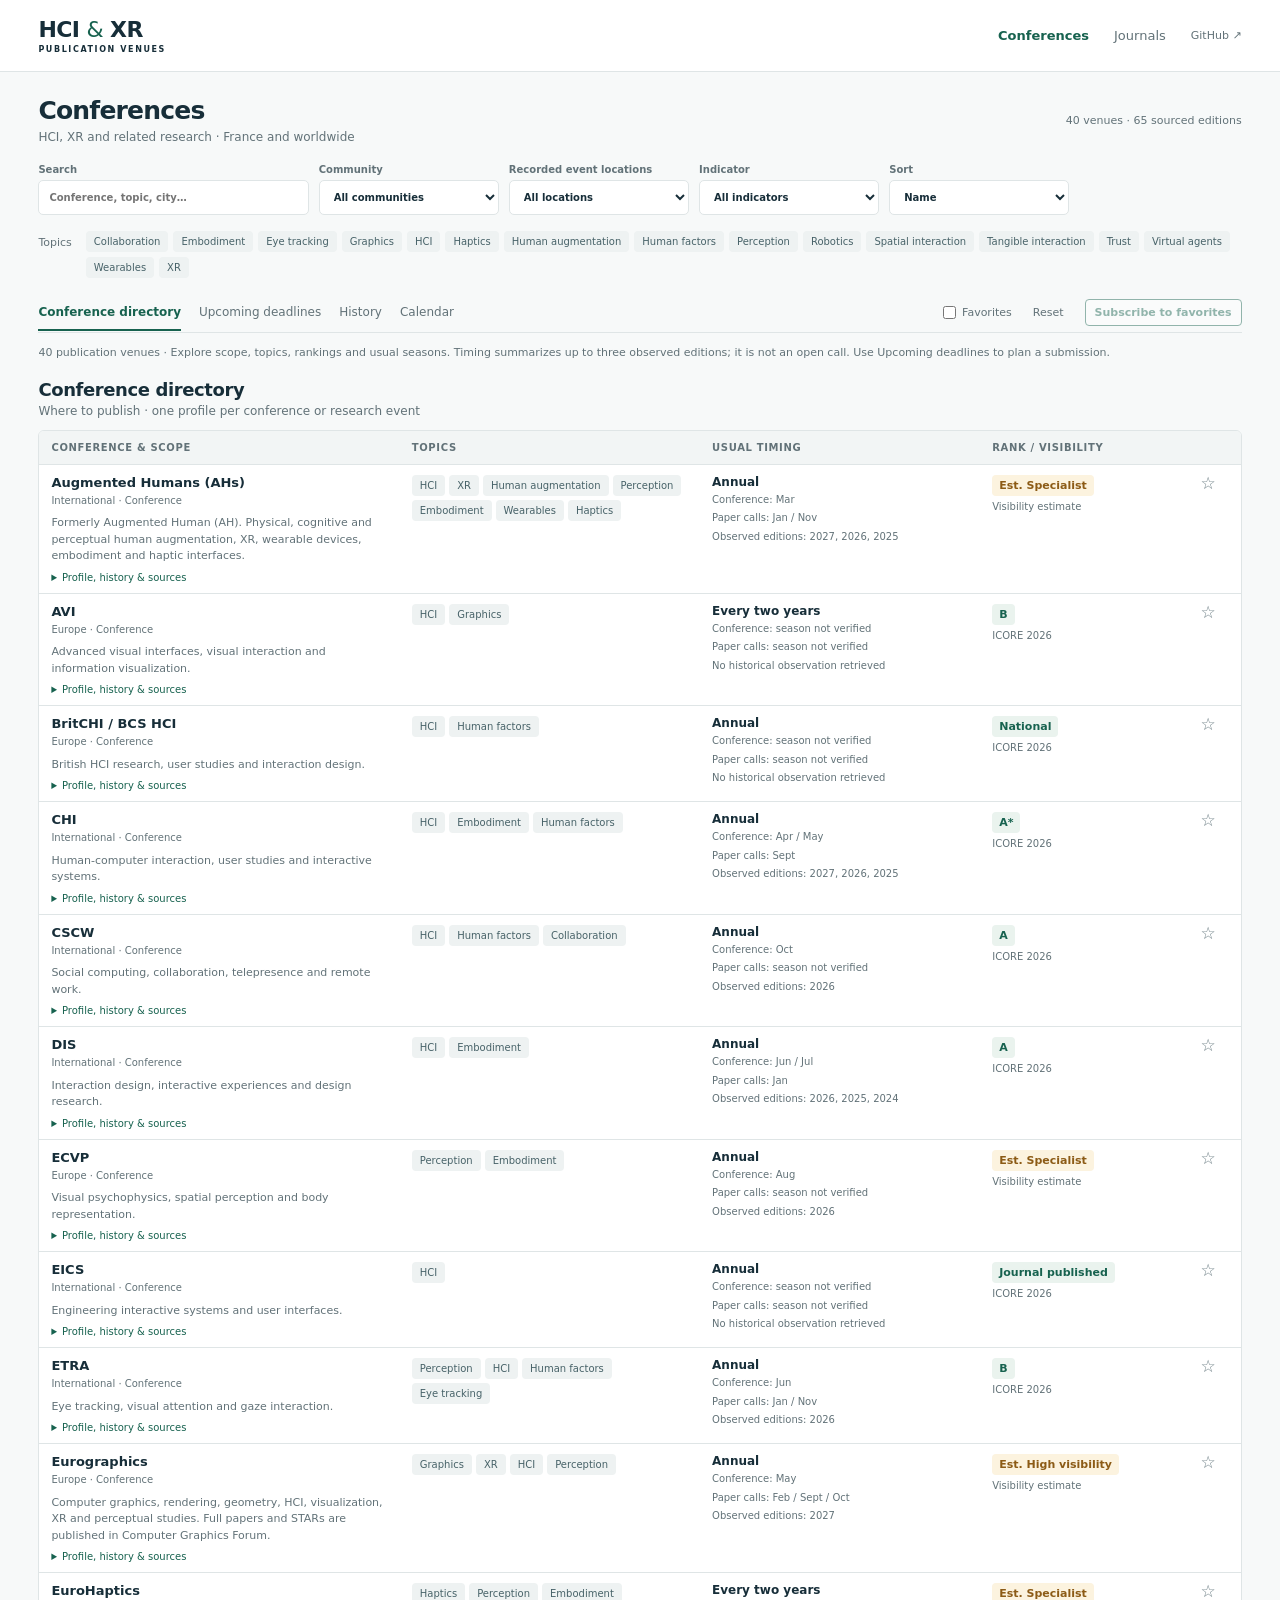
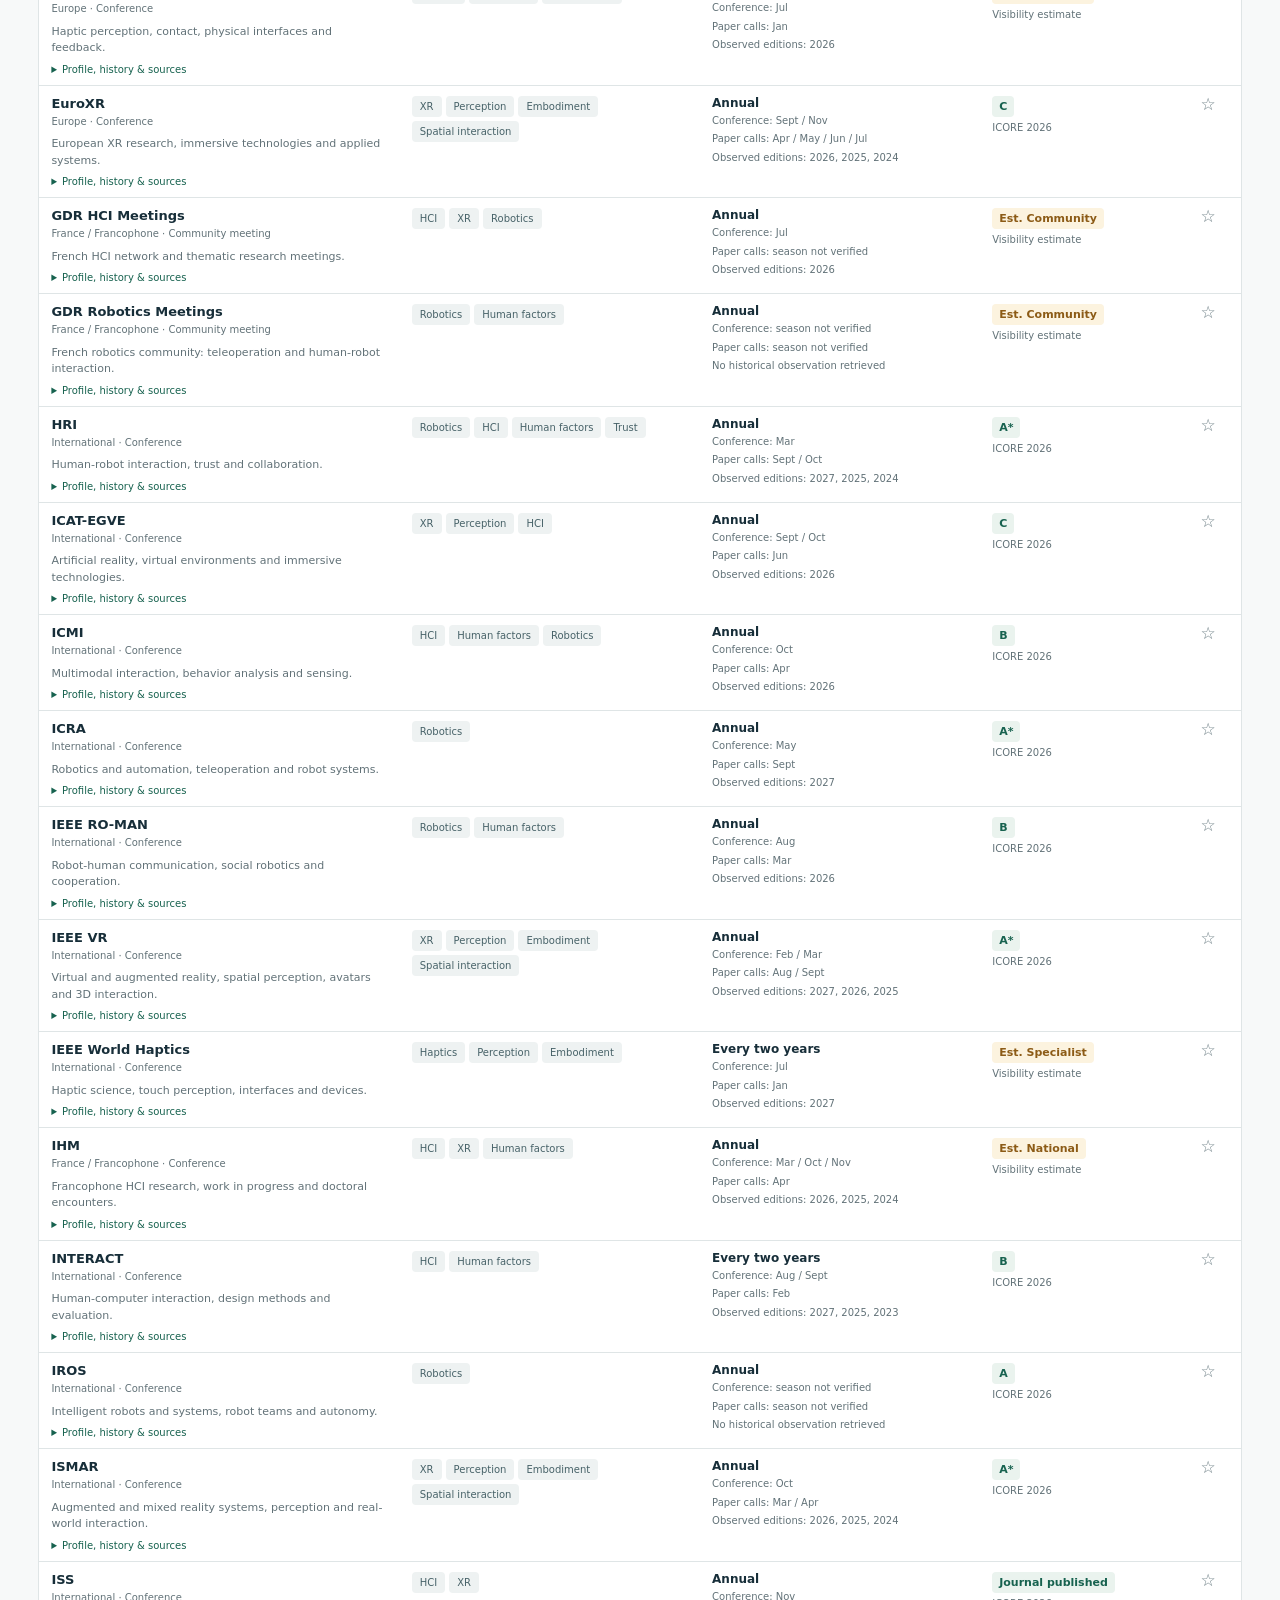
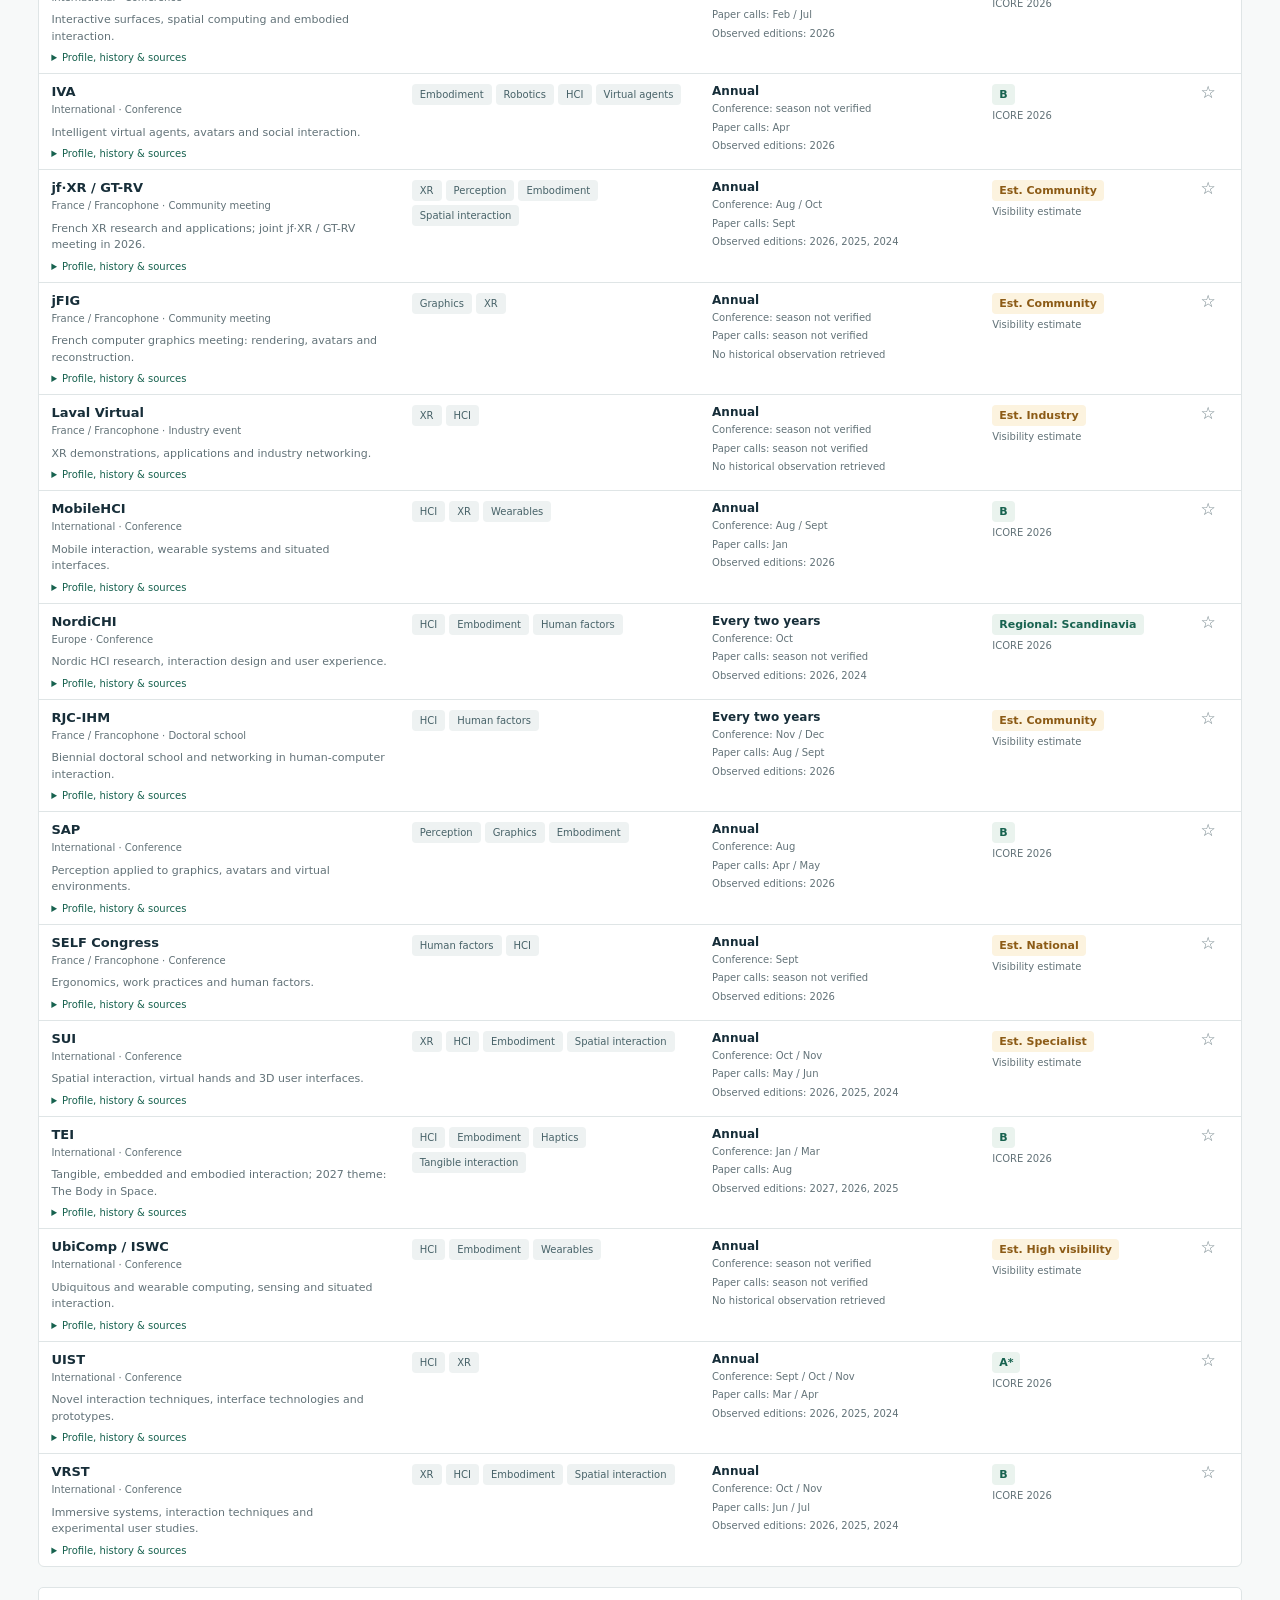
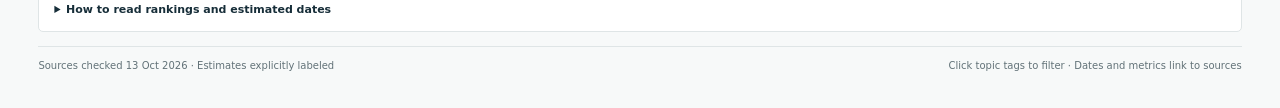
==== commit 66fba614: "Add live calendar subscriptions for favorite conferences" ====
--- a/index.html
+++ b/index.html
@@ -4,7 +4,19 @@
 <main><div class="page-title"><div><h1>Conferences</h1><p>HCI, XR and related research · France and worldwide</p></div><span id="summary"></span></div>
 <section class="filters" aria-label="Filters"><label class="search">Search<input id="search" type="search" placeholder="Conference, topic, city…"></label><label>Community<select id="scope"><option value="">All communities</option><option>France / Francophone</option><option>Europe</option><option>International</option></select></label><label><span id="region-label">Recorded event locations</span><select id="region"><option value="">All locations</option><option>France</option><option>Europe</option><option>Outside Europe</option></select></label><label data-schedule-filter>Contribution<select id="type"><option value="">All contributions</option></select></label><label>Indicator<select id="indicator"><option value="">All indicators</option><option value="verified">Verified ranking</option><option value="estimated">Estimated visibility</option></select></label><label>Sort<select id="sort"><option value="name">Name</option><option value="rank">Ranking</option></select></label></section>
 <div class="topic-line"><span>Topics</span><div id="topic-buttons"></div></div>
-<div class="viewbar"><nav class="tabs" aria-label="Conference view"><button data-view="conferences" aria-pressed="true">Conference directory</button><button data-view="deadlines" aria-pressed="false">Upcoming deadlines</button><button data-view="history" aria-pressed="false">History</button><button data-view="calendar" aria-pressed="false">Calendar</button></nav><div class="switches"><label data-date-control><input id="estimates" type="checkbox" checked> Estimates</label><label><input id="favorite" type="checkbox"> Favorites</label><label data-past-control><input id="past" type="checkbox"> Past dates</label><button class="text-button" id="reset">Reset</button><button data-date-control id="export">Export .ics</button></div></div>
+<div class="viewbar"><nav class="tabs" aria-label="Conference view"><button data-view="conferences" aria-pressed="true">Conference directory</button><button data-view="deadlines" aria-pressed="false">Upcoming deadlines</button><button data-view="history" aria-pressed="false">History</button><button data-view="calendar" aria-pressed="false">Calendar</button></nav><div class="switches"><label data-date-control><input id="estimates" type="checkbox" checked> Estimates</label><label><input id="favorite" type="checkbox"> Favorites</label><label data-past-control><input id="past" type="checkbox"> Past dates</label><button class="text-button" id="reset">Reset</button><button id="subscribe" disabled>Subscribe to favorites</button><button data-date-control id="export">Download snapshot .ics</button></div></div>
 <p id="result-note" class="result-note" aria-live="polite"></p><section id="results" aria-label="Results"></section>
 <details class="method"><summary>How to read rankings and estimated dates</summary><p><strong>ICORE 2026</strong> gives conference-level classifications (A*, A, B, C, or non-grade categories). Each verified badge links to its source. It does not rank individual papers, posters or journal tracks.</p><p><strong>Est. visibility</strong> is an editorial audience-reach estimate, not an official rank or measured citation impact. National, community and industry venues are kept distinct.</p><p><strong>Estimated dates</strong> are month ranges based on observed editions and the stated recurrence. Single-edition estimates allow an extra month either side; sparse histories use a broad seasonal or 2–5-month lead-time assumption. Open a row to inspect the evidence and confidence. A forecast does not establish that an edition or call has been announced. Organizer-published tentative dates have their own label.</p><p>Exact deadlines retain their published timezone and are displayed in <strong>Europe/Paris</strong>. AoE falls on the following day in France. Calls without a verified cutoff time show a date only. Calendar exports contain only verified dates; forecasts and tentative dates are excluded.</p></details>
+
+<dialog id="subscription-dialog" aria-labelledby="subscription-title" aria-describedby="subscription-help">
+<div class="subscription-header"><div><span id="subscription-count" class="sub"></span><h2 id="subscription-title">Subscribe to your conferences</h2></div><button id="subscription-close" aria-label="Close subscription dialog">×</button></div>
+<p id="subscription-selection" class="subscription-selection"></p>
+<p id="subscription-help">Copy this URL into your calendar’s <strong>Subscribe by URL</strong> option. It will follow updated deadlines, conference dates and new editions for these venues.</p>
+<label class="subscription-label" for="subscription-url">Calendar subscription URL</label><input id="subscription-url" type="url" readonly spellcheck="false">
+<div class="subscription-actions"><button id="subscription-copy">Copy subscription URL</button><a id="subscription-webcal">Open calendar app ↗</a></div><p id="subscription-copy-status" role="status" aria-live="polite"></p>
+<details class="subscription-instructions"><summary>Where to add the link</summary><ul><li><strong>Google Calendar (web):</strong> Other calendars → + → From URL.</li><li><strong>Apple Calendar (Mac):</strong> File → New Calendar Subscription.</li><li><strong>Outlook (web):</strong> Add calendar → Subscribe from web.</li></ul></details>
+<p class="subscription-note">Verified dates only, including recorded past editions. Estimated and tentative dates stay on the site. Refresh timing depends on your calendar app and may take several hours.</p>
+<p class="subscription-note">This link keeps the conferences selected above. If you change your favorites, create a new link and replace the previous subscription. Favorites are saved in this browser; the URL can be shared.</p>
+</dialog>
+
 <footer><span id="updated"></span><span>Click topic tags to filter · Dates and metrics link to sources</span></footer></main></body></html>
--- a/style.css
+++ b/style.css
@@ -6,3 +6,14 @@
 
 
 [hidden]{display:none!important}.view-intro{margin:17px 0 12px}.view-intro h2{font-size:18px;margin:0 0 4px;letter-spacing:-.4px}.view-intro p{margin:0;color:var(--muted);font-size:12px}.venue-scope{font-size:11px;color:var(--muted);line-height:1.5;margin:7px 0;max-width:420px}.remaining{display:block;font-size:12px;font-weight:700;white-space:nowrap}.remaining.urgent{color:#a43b26}
+
+/* Calendar subscriptions */
+#subscribe{border:1px solid var(--green);color:var(--green);font-weight:600}#subscribe:disabled{opacity:.45;cursor:default}
+#subscription-dialog{width:min(580px,calc(100vw - 36px));max-height:85vh;box-sizing:border-box;padding:25px;border:1px solid var(--line);border-radius:10px;background:white;color:var(--ink);box-shadow:0 15px 70px #102e3033;overflow:auto}
+#subscription-dialog::backdrop{background:#102e3060}#subscription-dialog h2{margin:3px 0 0;font-size:22px;letter-spacing:-.5px}
+.subscription-header{display:flex;align-items:start;justify-content:space-between;gap:15px}.subscription-header button{font-size:24px;line-height:1;padding:6px 10px}
+#subscription-dialog p{font-size:13px;line-height:1.6}.subscription-selection{color:var(--green);font-weight:600}
+.subscription-label{display:block;font-size:12px;font-weight:600;margin:20px 0 7px}#subscription-url{width:100%;box-sizing:border-box;font-size:12px;padding:11px;background:#f5f8f6}
+.subscription-actions{display:flex;align-items:center;gap:18px;flex-wrap:wrap;margin-top:12px}.subscription-actions a{font-size:12px}.subscription-actions button{background:var(--green);color:white;border-color:var(--green);padding:9px 13px}
+#subscription-copy-status{min-height:20px;color:var(--green);margin:6px 0}.subscription-note{color:var(--muted);font-size:11px!important}
+.subscription-instructions{font-size:12px;border-top:1px solid var(--line);padding-top:12px}.subscription-instructions li{margin:8px 0}
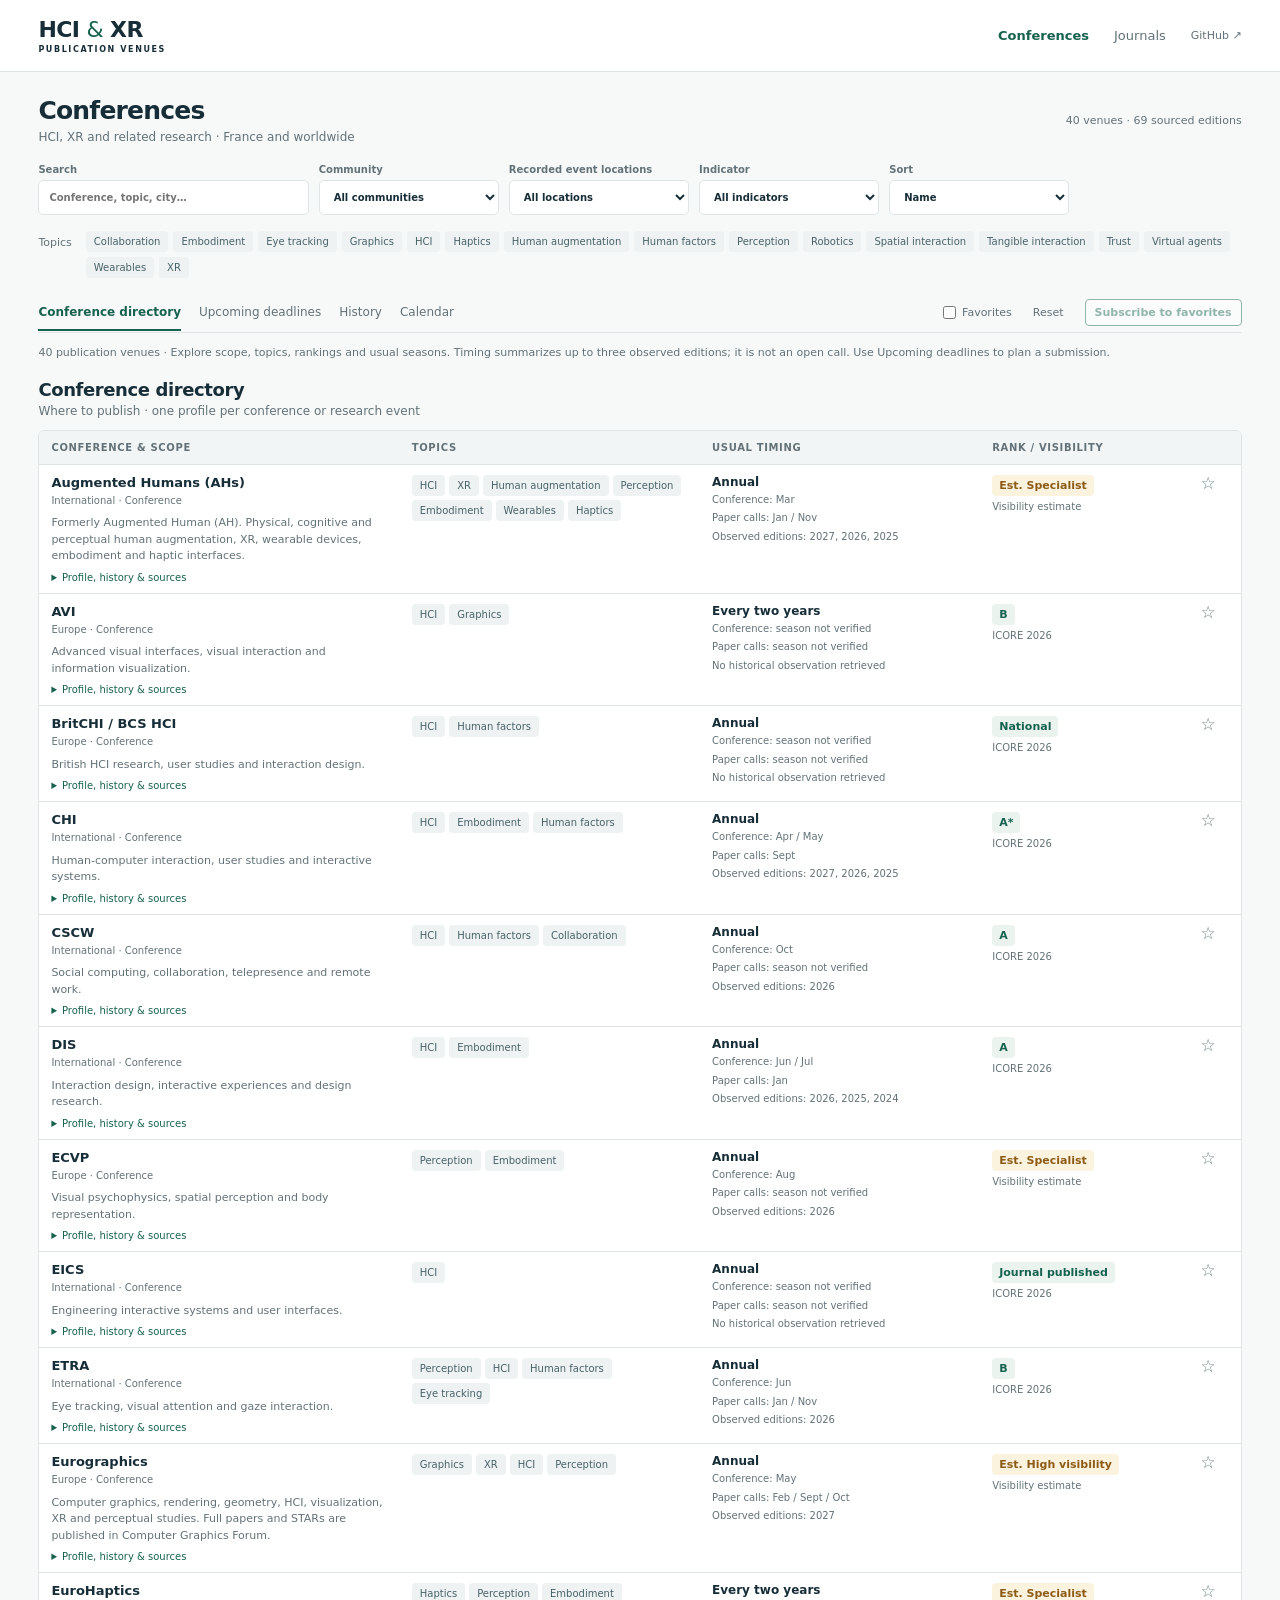
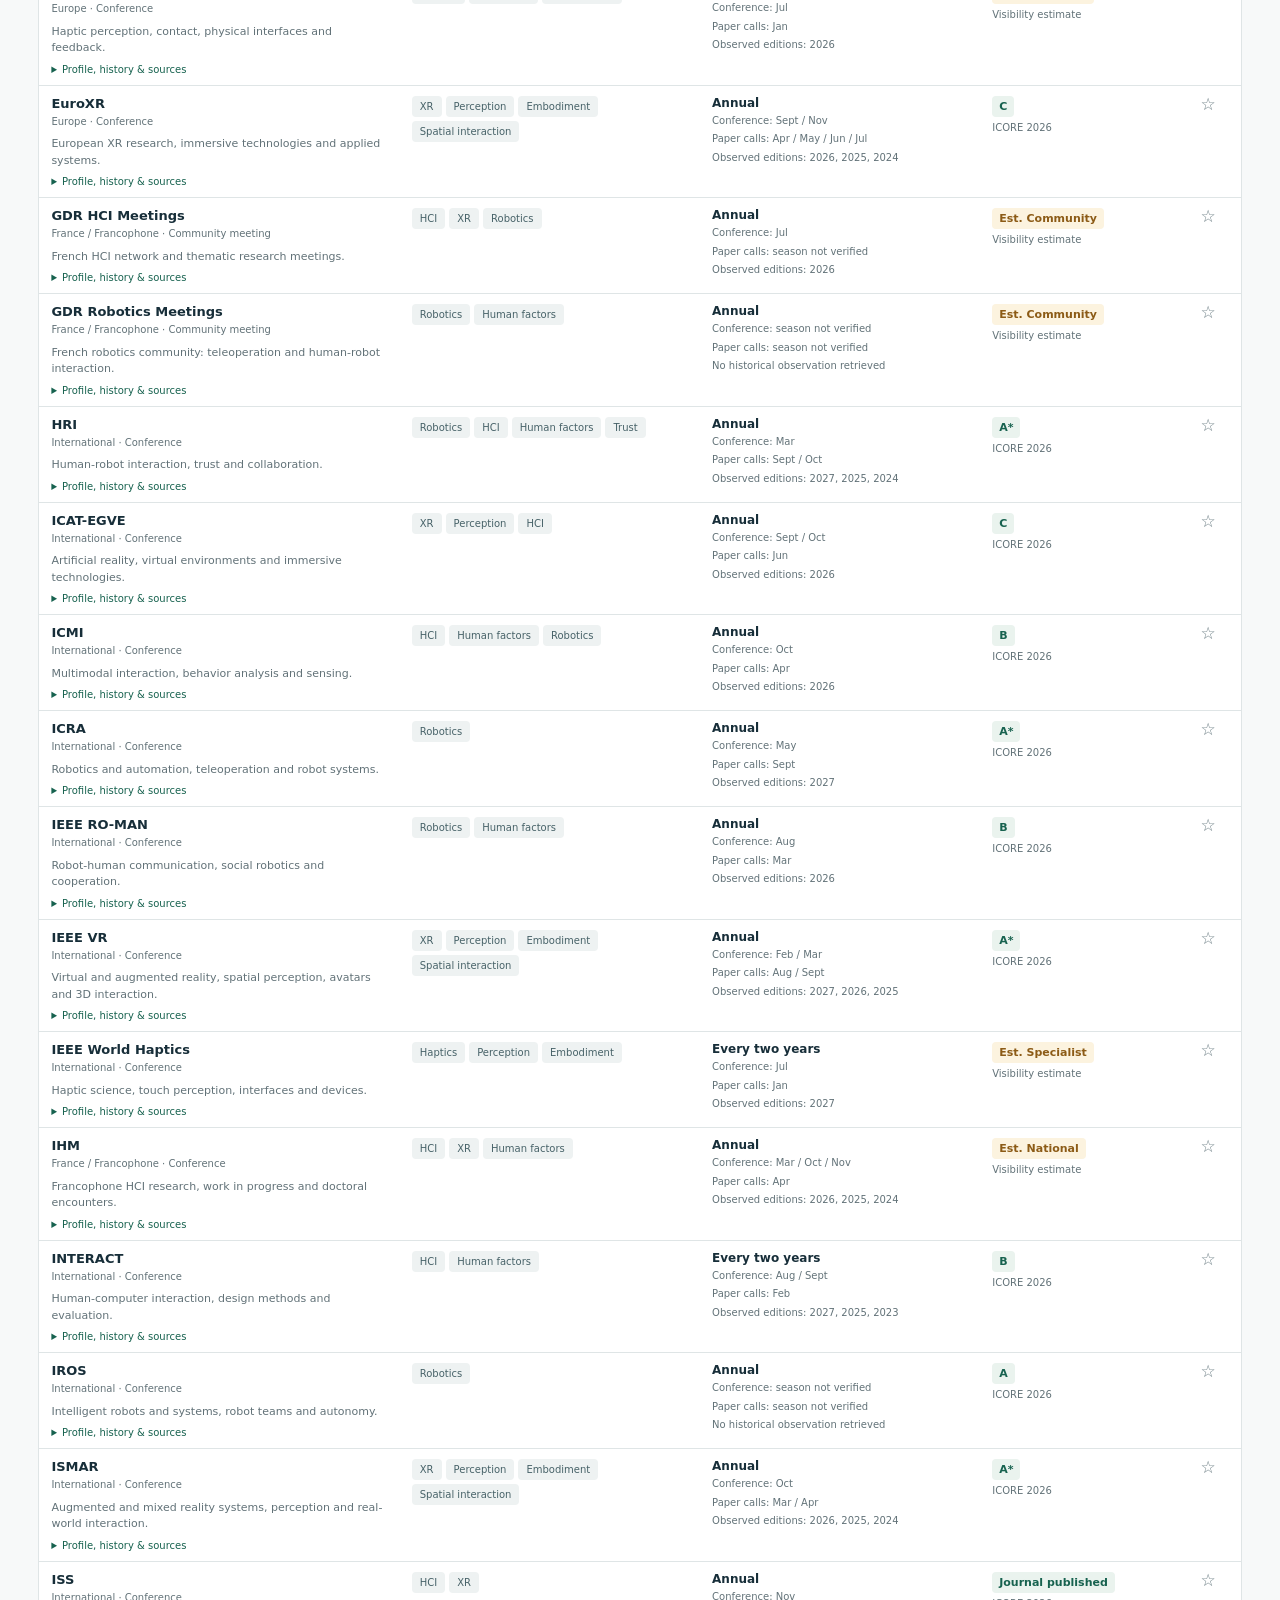
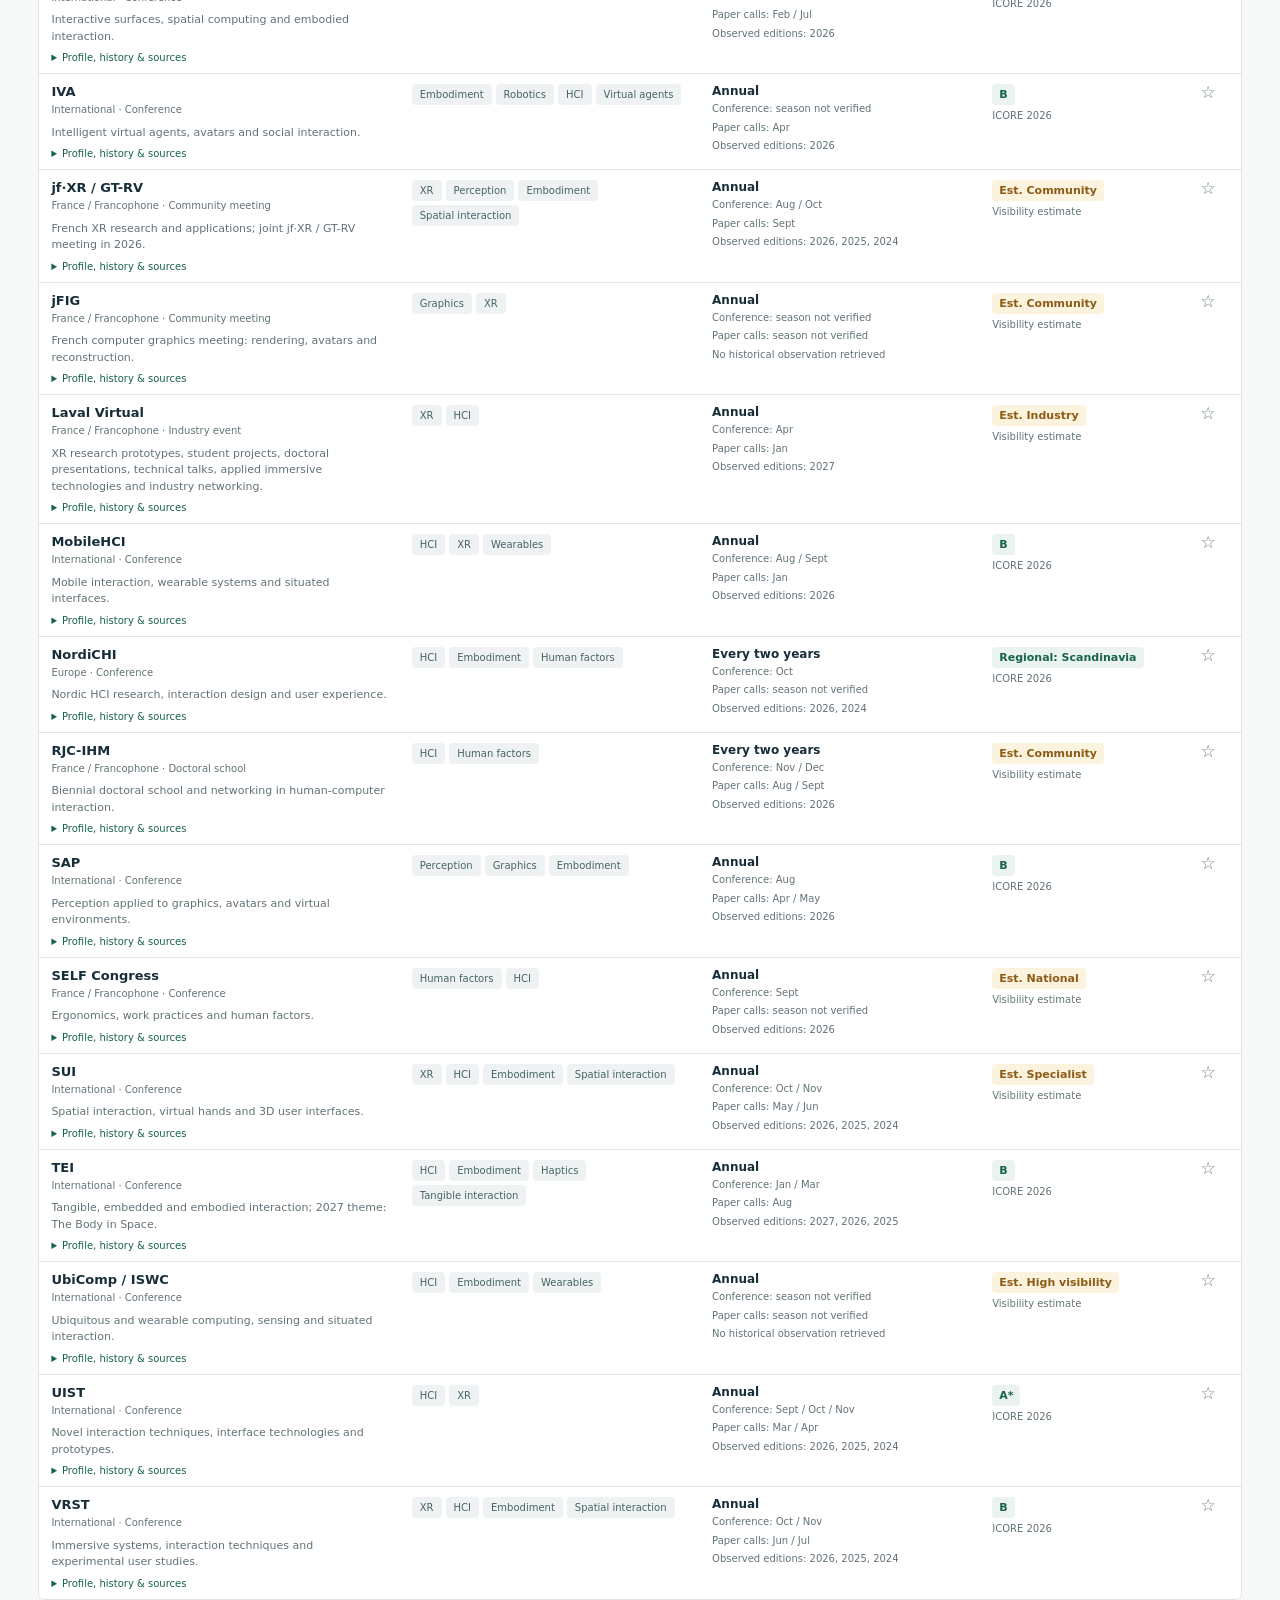
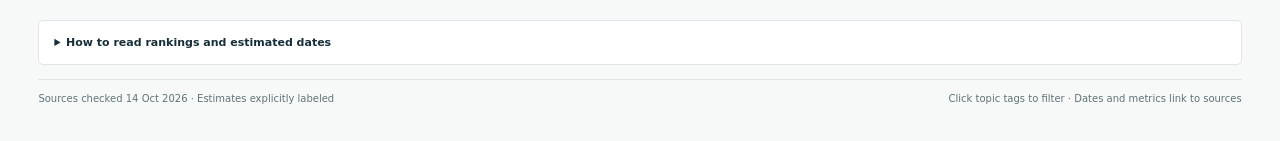
==== commit b4506ee1: "Include organizer-announced tentative dates in calendar subscriptions and exports" ====
--- a/index.html
+++ b/index.html
@@ -6,7 +6,7 @@
 <div class="topic-line"><span>Topics</span><div id="topic-buttons"></div></div>
 <div class="viewbar"><nav class="tabs" aria-label="Conference view"><button data-view="conferences" aria-pressed="true">Conference directory</button><button data-view="deadlines" aria-pressed="false">Upcoming deadlines</button><button data-view="history" aria-pressed="false">History</button><button data-view="calendar" aria-pressed="false">Calendar</button></nav><div class="switches"><label data-date-control><input id="estimates" type="checkbox" checked> Estimates</label><label><input id="favorite" type="checkbox"> Favorites</label><label data-past-control><input id="past" type="checkbox"> Past dates</label><button class="text-button" id="reset">Reset</button><button id="subscribe" disabled>Subscribe to favorites</button><button data-date-control id="export">Download snapshot .ics</button></div></div>
 <p id="result-note" class="result-note" aria-live="polite"></p><section id="results" aria-label="Results"></section>
-<details class="method"><summary>How to read rankings and estimated dates</summary><p><strong>ICORE 2026</strong> gives conference-level classifications (A*, A, B, C, or non-grade categories). Each verified badge links to its source. It does not rank individual papers, posters or journal tracks.</p><p><strong>Est. visibility</strong> is an editorial audience-reach estimate, not an official rank or measured citation impact. National, community and industry venues are kept distinct.</p><p><strong>Estimated dates</strong> are month ranges based on observed editions and the stated recurrence. Single-edition estimates allow an extra month either side; sparse histories use a broad seasonal or 2–5-month lead-time assumption. Open a row to inspect the evidence and confidence. A forecast does not establish that an edition or call has been announced. Organizer-published tentative dates have their own label.</p><p>Exact deadlines retain their published timezone and are displayed in <strong>Europe/Paris</strong>. AoE falls on the following day in France. Calls without a verified cutoff time show a date only. Calendar exports contain only verified dates; forecasts and tentative dates are excluded.</p></details>
+<details class="method"><summary>How to read rankings and estimated dates</summary><p><strong>ICORE 2026</strong> gives conference-level classifications (A*, A, B, C, or non-grade categories). Each verified badge links to its source. It does not rank individual papers, posters or journal tracks.</p><p><strong>Est. visibility</strong> is an editorial audience-reach estimate, not an official rank or measured citation impact. National, community and industry venues are kept distinct.</p><p><strong>Estimated dates</strong> are month ranges based on observed editions and the stated recurrence. Single-edition estimates allow an extra month either side; sparse histories use a broad seasonal or 2–5-month lead-time assumption. Open a row to inspect the evidence and confidence. A forecast does not establish that an edition or call has been announced. Organizer-published tentative dates have their own label.</p><p>Exact deadlines retain their published timezone and are displayed in <strong>Europe/Paris</strong>. AoE falls on the following day in France. Calls without a verified cutoff time show a date only. Calendar exports include confirmed and organizer-announced tentative dates. Tentative entries are labeled. Estimates and periods without precise days are excluded.</p></details>
 
 <dialog id="subscription-dialog" aria-labelledby="subscription-title" aria-describedby="subscription-help">
 <div class="subscription-header"><div><span id="subscription-count" class="sub"></span><h2 id="subscription-title">Subscribe to your conferences</h2></div><button id="subscription-close" aria-label="Close subscription dialog">×</button></div>
@@ -15,7 +15,7 @@
 <label class="subscription-label" for="subscription-url">Calendar subscription URL</label><input id="subscription-url" type="url" readonly spellcheck="false">
 <div class="subscription-actions"><button id="subscription-copy">Copy subscription URL</button><a id="subscription-webcal">Open calendar app ↗</a></div><p id="subscription-copy-status" role="status" aria-live="polite"></p>
 <details class="subscription-instructions"><summary>Where to add the link</summary><ul><li><strong>Google Calendar (web):</strong> Other calendars → + → From URL.</li><li><strong>Apple Calendar (Mac):</strong> File → New Calendar Subscription.</li><li><strong>Outlook (web):</strong> Add calendar → Subscribe from web.</li></ul></details>
-<p class="subscription-note">Verified dates only, including recorded past editions. Estimated and tentative dates stay on the site. Refresh timing depends on your calendar app and may take several hours.</p>
+<p class="subscription-note">Confirmed and organizer-announced tentative dates, including recorded past editions. Tentative entries are labeled. Estimates and periods without precise days stay on the site. Refresh timing depends on your calendar app and may take several hours.</p>
 <p class="subscription-note">This link keeps the conferences selected above. If you change your favorites, create a new link and replace the previous subscription. Favorites are saved in this browser; the URL can be shared.</p>
 </dialog>
 
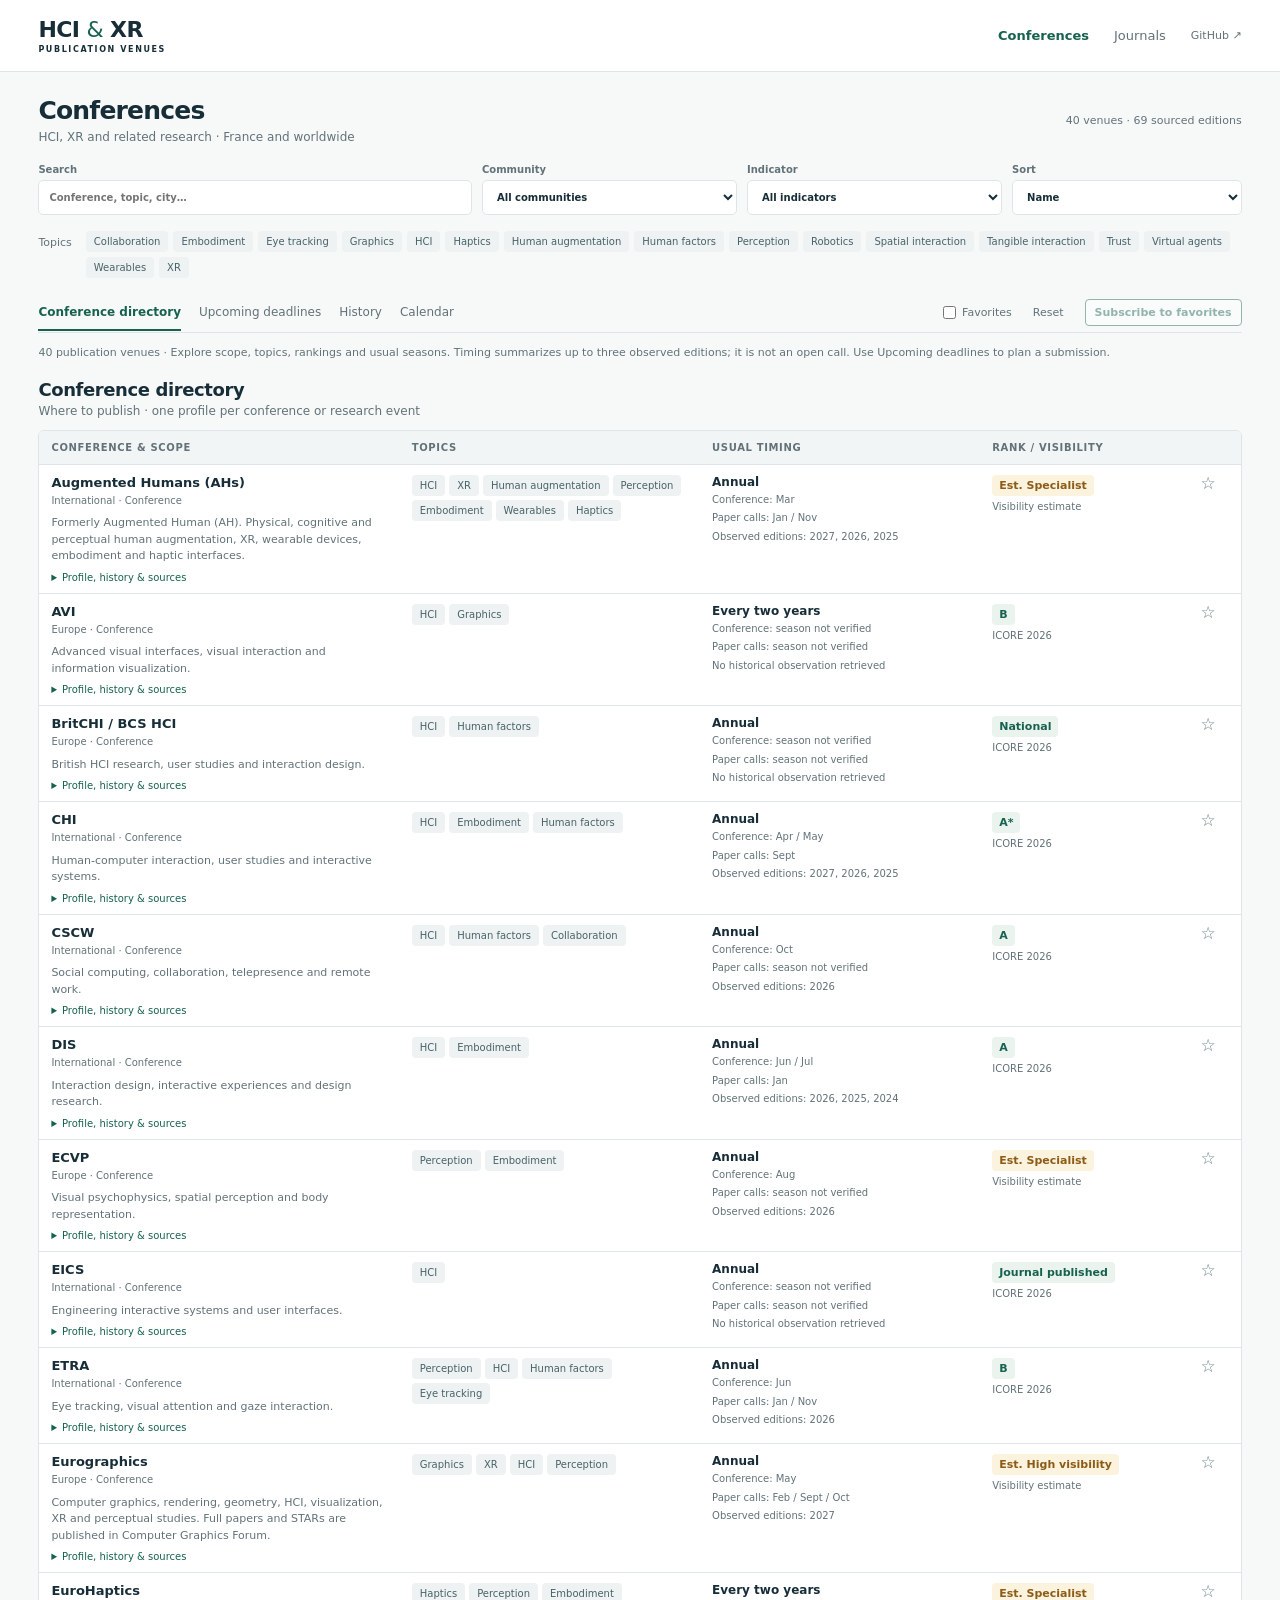
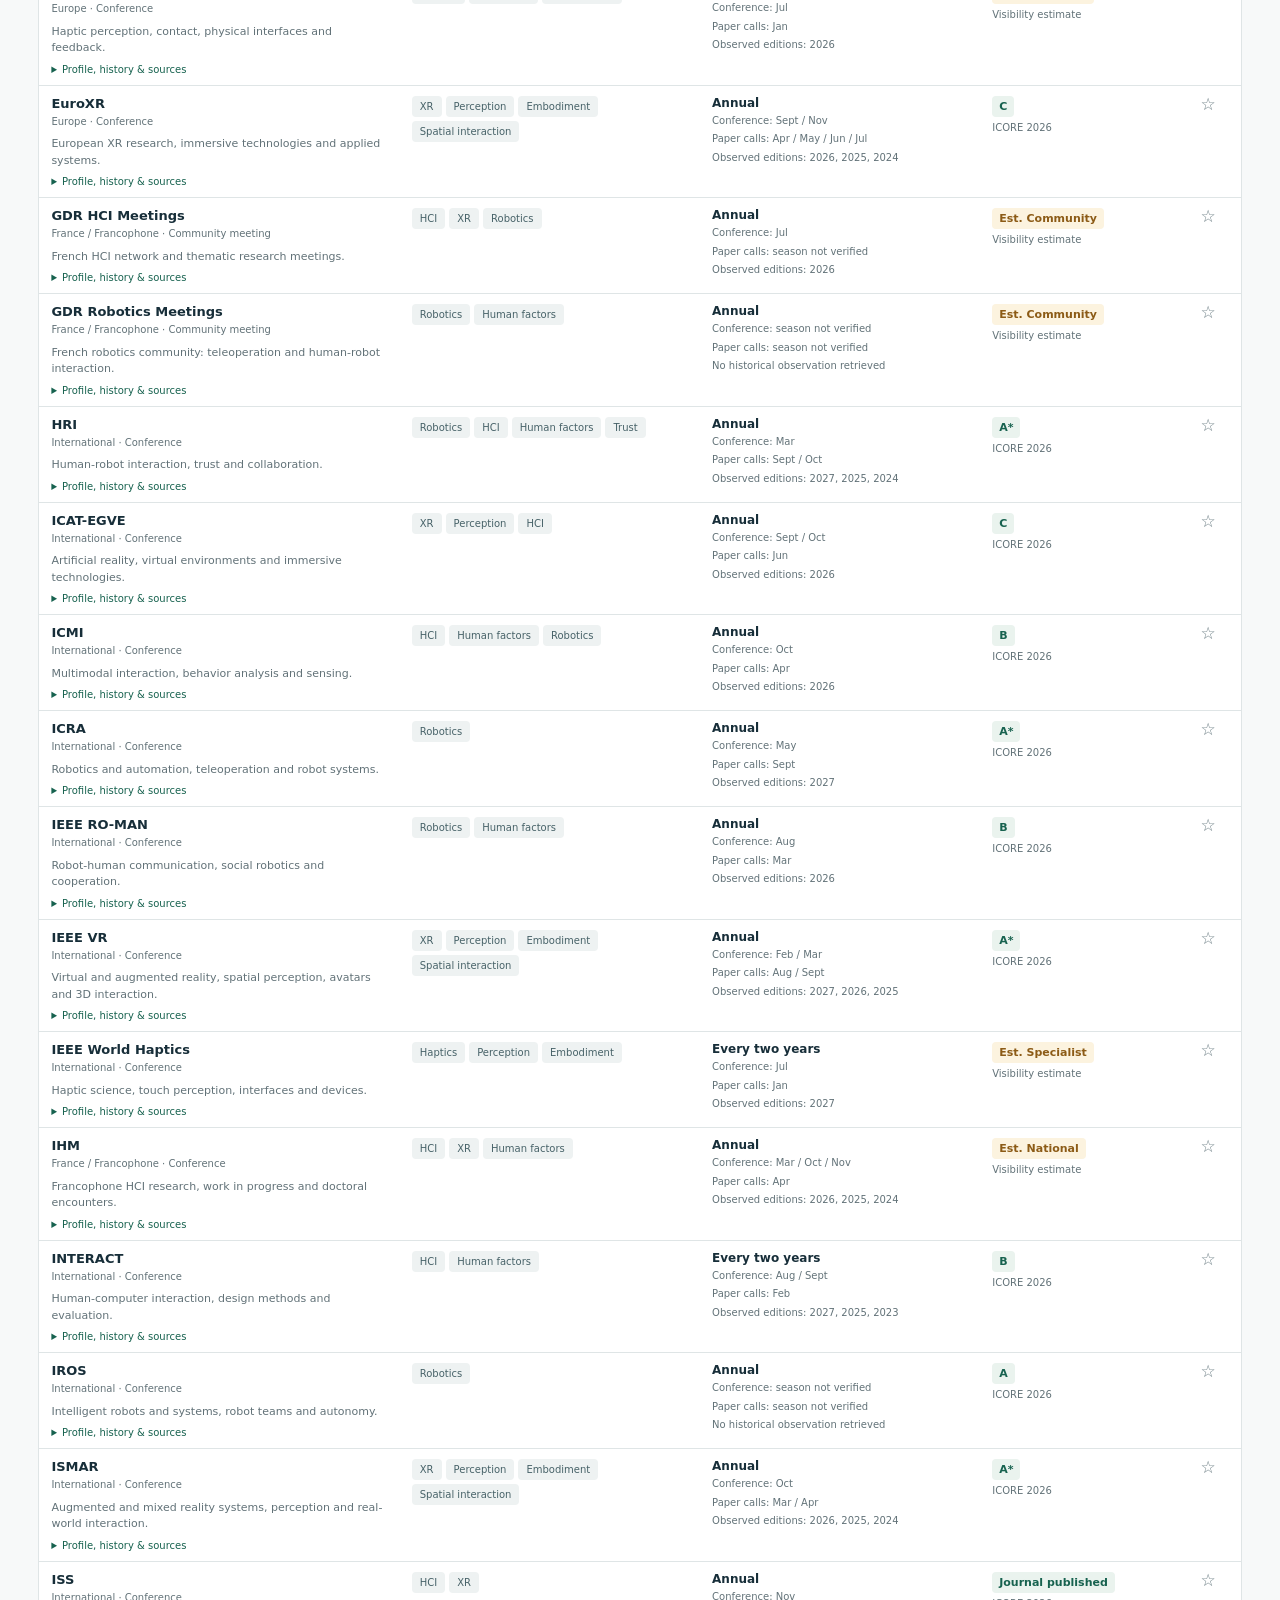
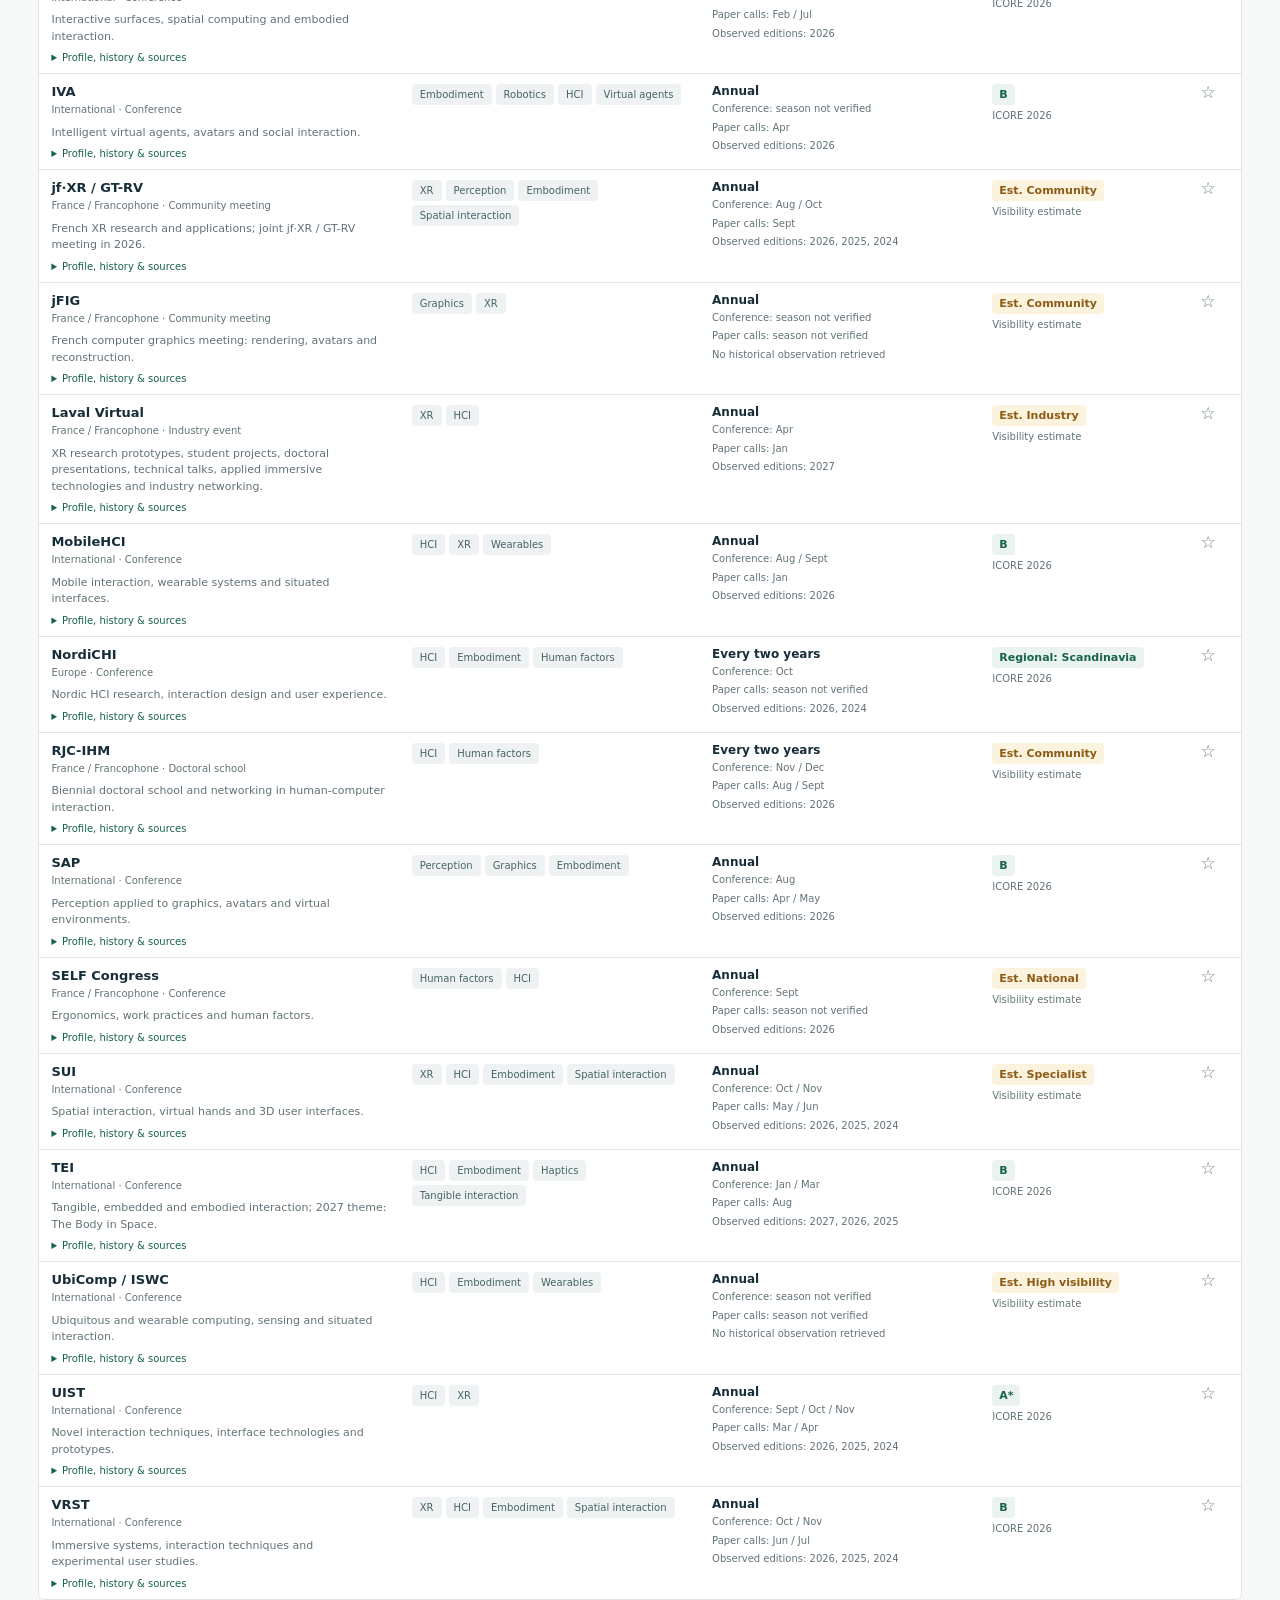
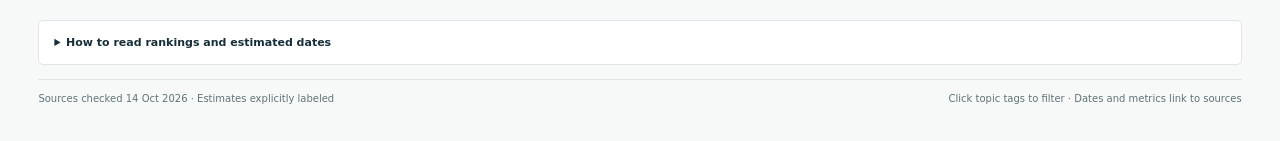
==== commit 78519318: "Remove historical event location filter from conference directory" ====
--- a/index.html
+++ b/index.html
@@ -2,7 +2,7 @@
 <html lang="en"><head><meta charset="utf-8"><meta name="viewport" content="width=device-width,initial-scale=1"><meta name="description" content="HCI and XR conference deadlines, schedules, topic tags and rankings in France and worldwide."><title>HCI & XR · Conferences</title><link rel="stylesheet" href="style.css"><script defer src="data.js"></script><script defer src="app.js"></script></head>
 <body data-page="conferences"><header><a class="brand" href="index.html">HCI <span>&</span> XR <small>PUBLICATION VENUES</small></a><nav aria-label="Pages"><a id="conf-link" href="index.html" aria-current="page">Conferences</a><a id="journal-link" href="journals.html">Journals</a><a href="https://github.com/EPeillard/xr-hci-deadlines" class="repo">GitHub ↗</a></nav></header>
 <main><div class="page-title"><div><h1>Conferences</h1><p>HCI, XR and related research · France and worldwide</p></div><span id="summary"></span></div>
-<section class="filters" aria-label="Filters"><label class="search">Search<input id="search" type="search" placeholder="Conference, topic, city…"></label><label>Community<select id="scope"><option value="">All communities</option><option>France / Francophone</option><option>Europe</option><option>International</option></select></label><label><span id="region-label">Recorded event locations</span><select id="region"><option value="">All locations</option><option>France</option><option>Europe</option><option>Outside Europe</option></select></label><label data-schedule-filter>Contribution<select id="type"><option value="">All contributions</option></select></label><label>Indicator<select id="indicator"><option value="">All indicators</option><option value="verified">Verified ranking</option><option value="estimated">Estimated visibility</option></select></label><label>Sort<select id="sort"><option value="name">Name</option><option value="rank">Ranking</option></select></label></section>
+<section id="conference-filters" class="filters" data-directory="true" aria-label="Filters"><label class="search">Search<input id="search" type="search" placeholder="Conference, topic, city…"></label><label>Community<select id="scope"><option value="">All communities</option><option>France / Francophone</option><option>Europe</option><option>International</option></select></label><label data-schedule-filter hidden><span id="region-label">Event location</span><select id="region"><option value="">All locations</option><option>France</option><option>Europe</option><option>Outside Europe</option></select></label><label data-schedule-filter>Contribution<select id="type"><option value="">All contributions</option></select></label><label>Indicator<select id="indicator"><option value="">All indicators</option><option value="verified">Verified ranking</option><option value="estimated">Estimated visibility</option></select></label><label>Sort<select id="sort"><option value="name">Name</option><option value="rank">Ranking</option></select></label></section>
 <div class="topic-line"><span>Topics</span><div id="topic-buttons"></div></div>
 <div class="viewbar"><nav class="tabs" aria-label="Conference view"><button data-view="conferences" aria-pressed="true">Conference directory</button><button data-view="deadlines" aria-pressed="false">Upcoming deadlines</button><button data-view="history" aria-pressed="false">History</button><button data-view="calendar" aria-pressed="false">Calendar</button></nav><div class="switches"><label data-date-control><input id="estimates" type="checkbox" checked> Estimates</label><label><input id="favorite" type="checkbox"> Favorites</label><label data-past-control><input id="past" type="checkbox"> Past dates</label><button class="text-button" id="reset">Reset</button><button id="subscribe" disabled>Subscribe to favorites</button><button data-date-control id="export">Download snapshot .ics</button></div></div>
 <p id="result-note" class="result-note" aria-live="polite"></p><section id="results" aria-label="Results"></section>
--- a/style.css
+++ b/style.css
@@ -17,3 +17,5 @@
 .subscription-actions{display:flex;align-items:center;gap:18px;flex-wrap:wrap;margin-top:12px}.subscription-actions a{font-size:12px}.subscription-actions button{background:var(--green);color:white;border-color:var(--green);padding:9px 13px}
 #subscription-copy-status{min-height:20px;color:var(--green);margin:6px 0}.subscription-note{color:var(--muted);font-size:11px!important}
 .subscription-instructions{font-size:12px;border-top:1px solid var(--line);padding-top:12px}.subscription-instructions li{margin:8px 0}
+
+.filters[data-directory=true]{grid-template-columns:1.7fr 1fr 1fr .9fr}@media(max-width:1150px){.filters[data-directory=true]{grid-template-columns:repeat(3,1fr)}}@media(max-width:700px){.filters[data-directory=true]{grid-template-columns:repeat(2,1fr)}}
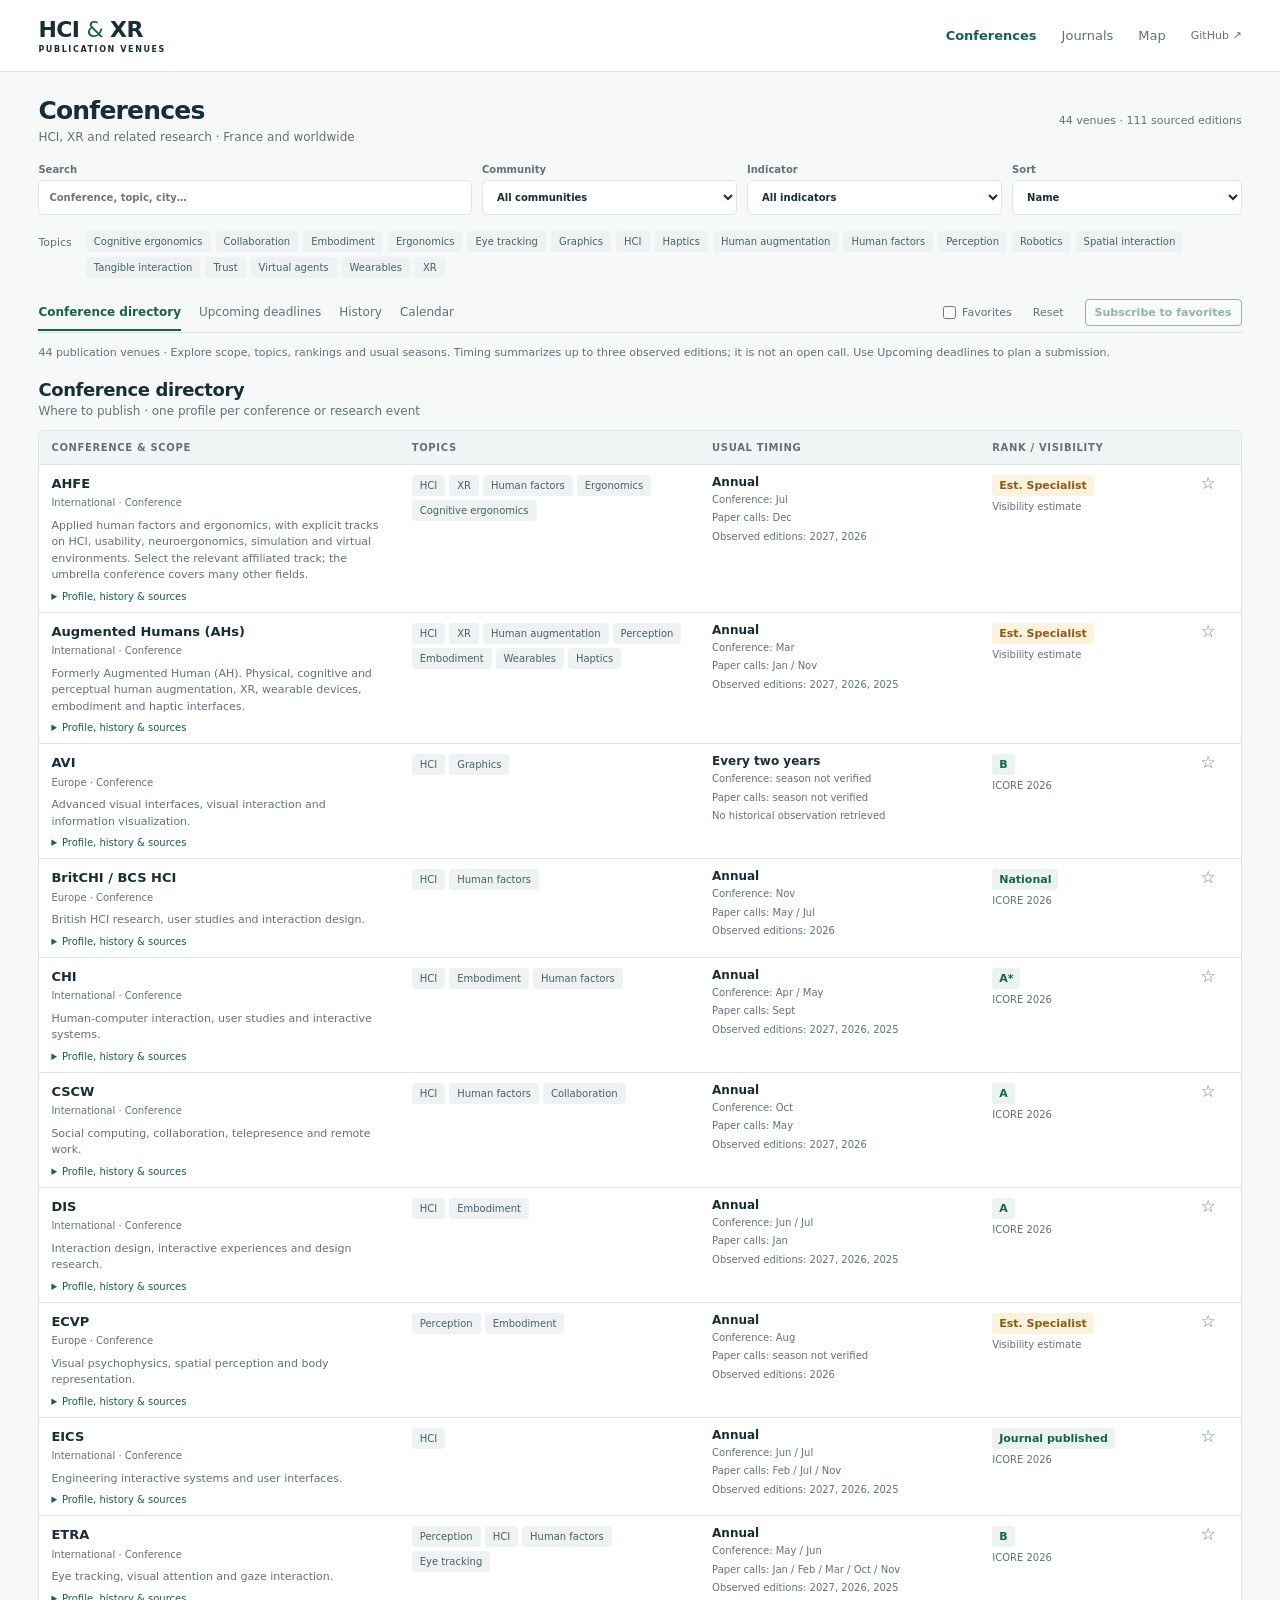
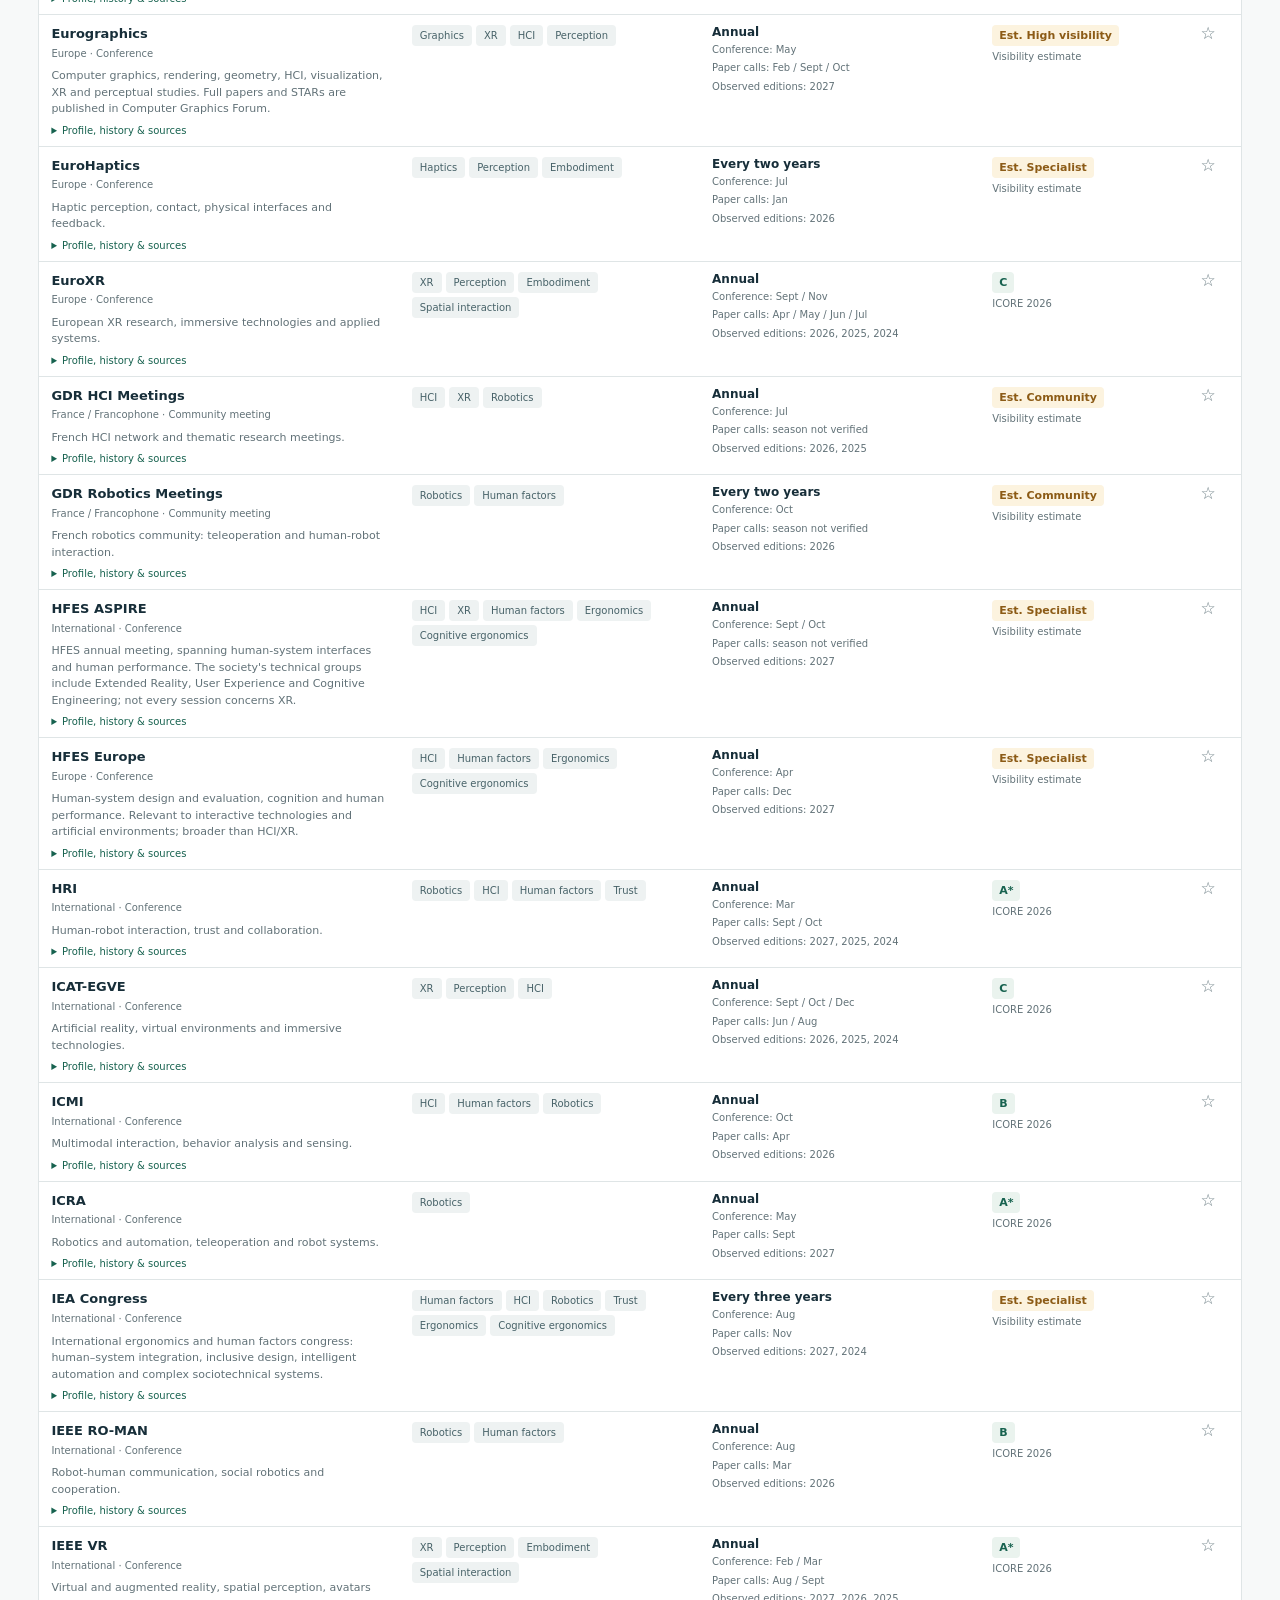
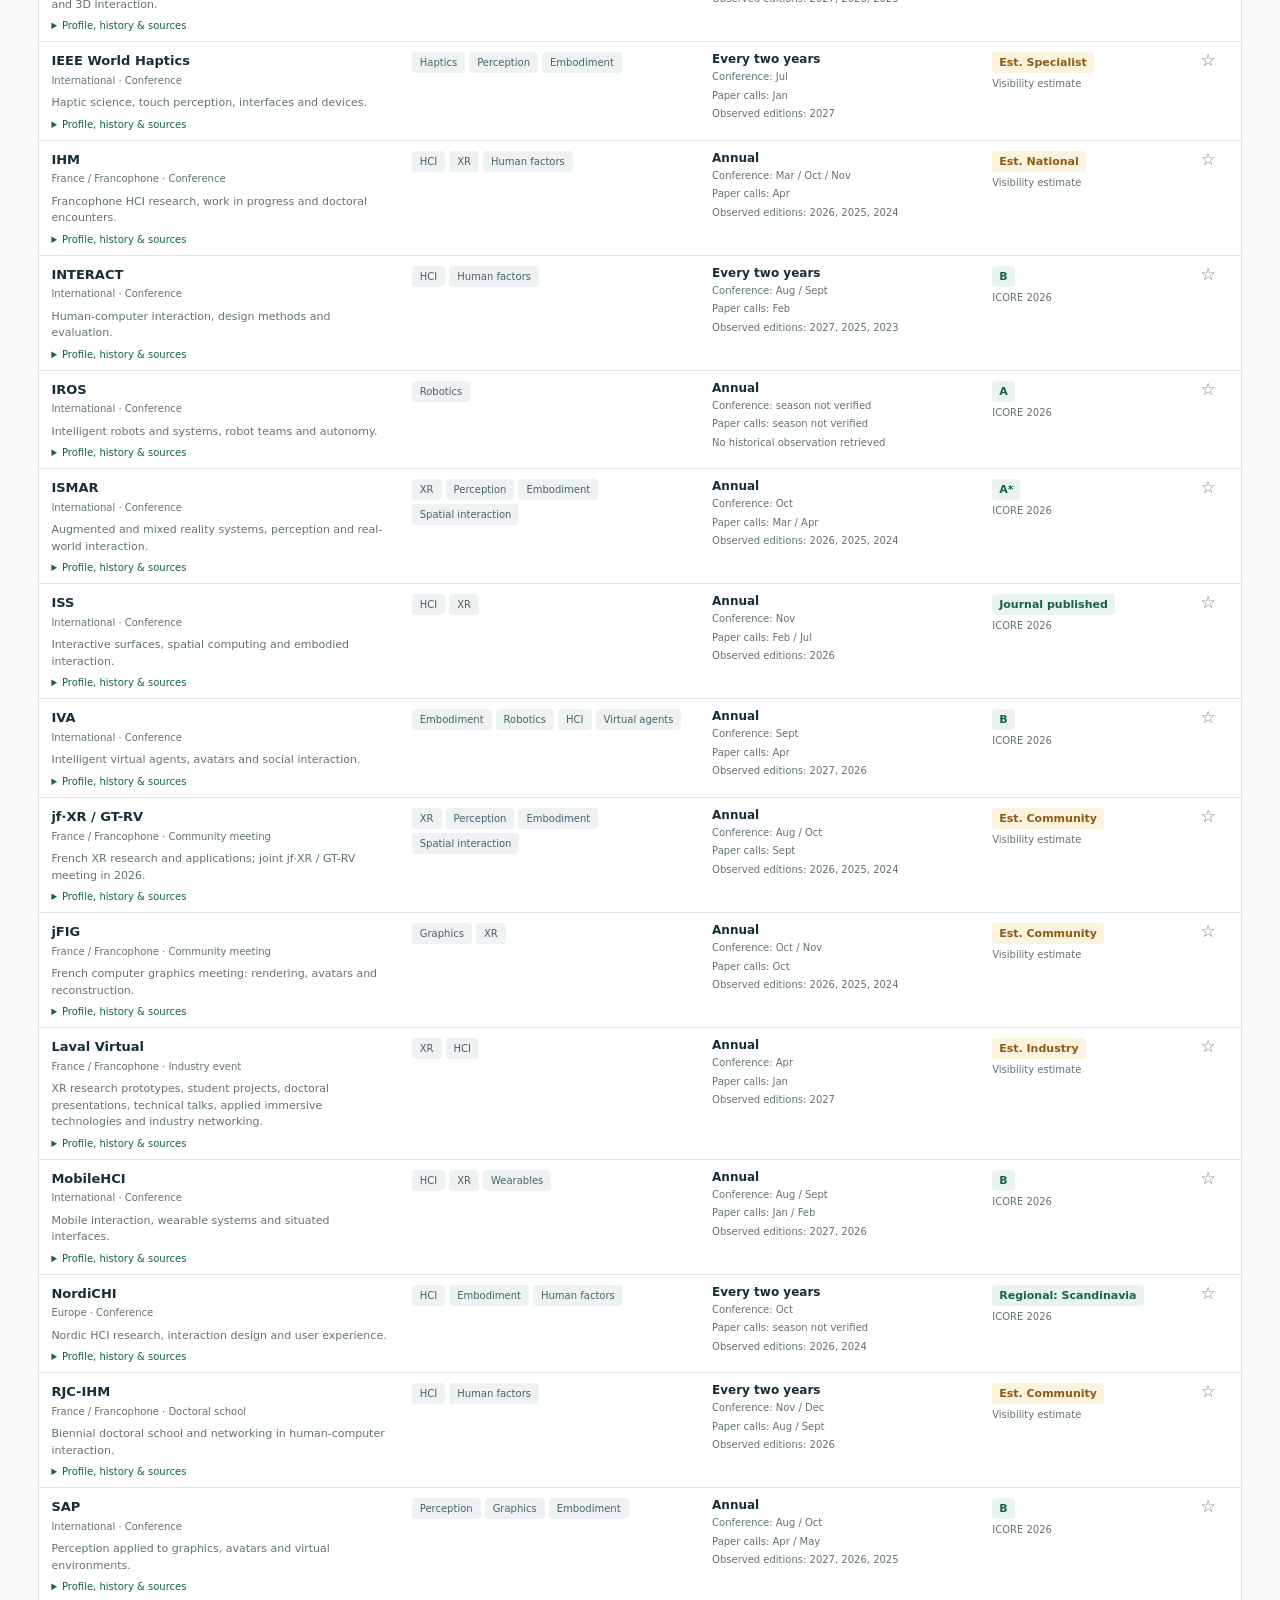
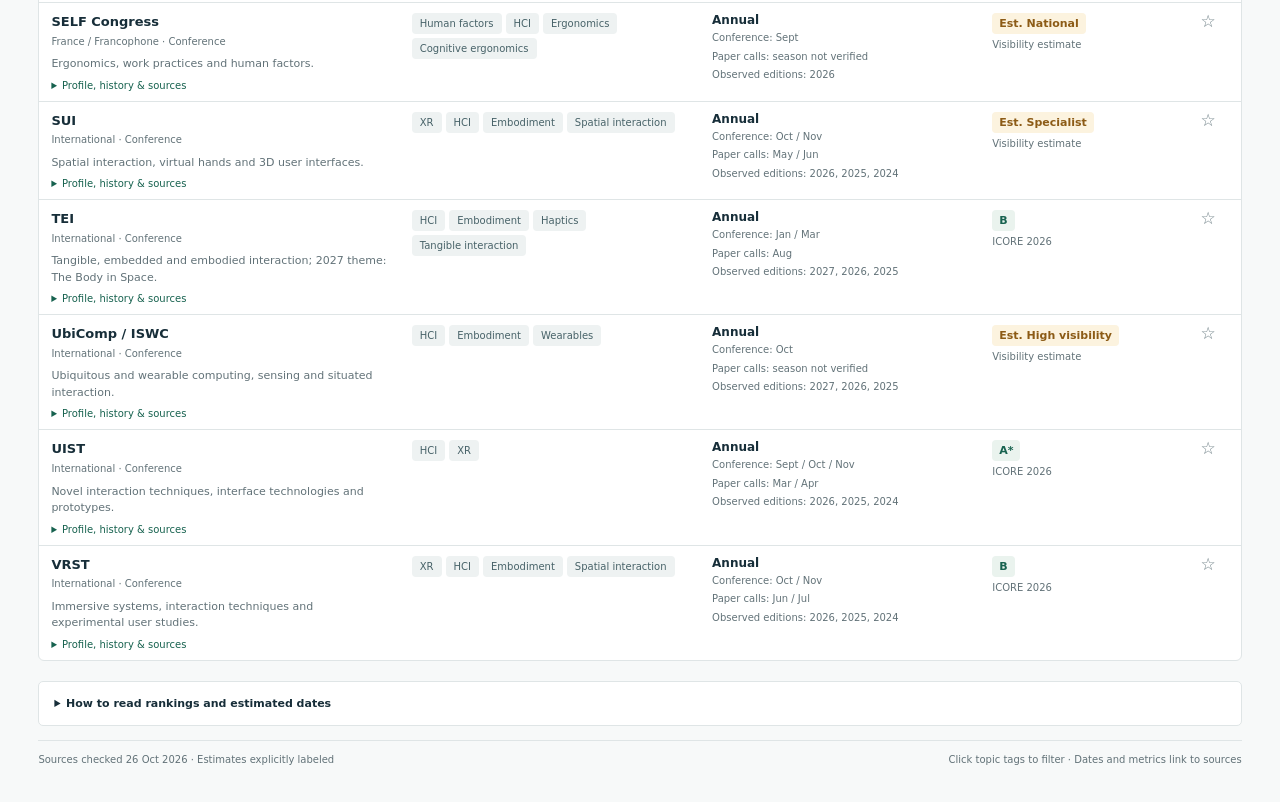
==== commit 1d7d4155: "Add interactive world map for upcoming conferences with filters and city-level provenance" ====
--- a/index.html
+++ b/index.html
@@ -1,6 +1,6 @@
 <!doctype html>
 <html lang="en"><head><meta charset="utf-8"><meta name="viewport" content="width=device-width,initial-scale=1"><meta name="description" content="HCI and XR conference deadlines, schedules, topic tags and rankings in France and worldwide."><title>HCI & XR · Conferences</title><link rel="stylesheet" href="style.css"><script defer src="data.js"></script><script defer src="app.js"></script></head>
-<body data-page="conferences"><header><a class="brand" href="index.html">HCI <span>&</span> XR <small>PUBLICATION VENUES</small></a><nav aria-label="Pages"><a id="conf-link" href="index.html" aria-current="page">Conferences</a><a id="journal-link" href="journals.html">Journals</a><a href="https://github.com/EPeillard/xr-hci-deadlines" class="repo">GitHub ↗</a></nav></header>
+<body data-page="conferences"><header><a class="brand" href="index.html">HCI <span>&</span> XR <small>PUBLICATION VENUES</small></a><nav aria-label="Pages"><a id="conf-link" href="index.html" aria-current="page">Conferences</a><a id="journal-link" href="journals.html">Journals</a><a id="map-link" href="map.html">Map</a><a href="https://github.com/EPeillard/xr-hci-deadlines" class="repo">GitHub ↗</a></nav></header>
 <main><div class="page-title"><div><h1>Conferences</h1><p>HCI, XR and related research · France and worldwide</p></div><span id="summary"></span></div>
 <section id="conference-filters" class="filters" data-directory="true" aria-label="Filters"><label class="search">Search<input id="search" type="search" placeholder="Conference, topic, city…"></label><label>Community<select id="scope"><option value="">All communities</option><option>France / Francophone</option><option>Europe</option><option>International</option></select></label><label data-schedule-filter hidden><span id="region-label">Event location</span><select id="region"><option value="">All locations</option><option>France</option><option>Europe</option><option>Outside Europe</option></select></label><label data-schedule-filter>Contribution<select id="type"><option value="">All contributions</option></select></label><label>Indicator<select id="indicator"><option value="">All indicators</option><option value="verified">Verified ranking</option><option value="estimated">Estimated visibility</option></select></label><label>Sort<select id="sort"><option value="name">Name</option><option value="rank">Ranking</option></select></label></section>
 <div class="topic-line"><span>Topics</span><div id="topic-buttons"></div></div>
--- a/style.css
+++ b/style.css
@@ -19,3 +19,10 @@
 .subscription-instructions{font-size:12px;border-top:1px solid var(--line);padding-top:12px}.subscription-instructions li{margin:8px 0}
 
 .filters[data-directory=true]{grid-template-columns:1.7fr 1fr 1fr .9fr}@media(max-width:1150px){.filters[data-directory=true]{grid-template-columns:repeat(3,1fr)}}@media(max-width:700px){.filters[data-directory=true]{grid-template-columns:repeat(2,1fr)}}
+
+.venue-heading{display:flex;align-items:center;gap:7px}.venue-info-button{flex:none;display:inline-flex;align-items:center;justify-content:center;border:0;border-radius:50%;background:transparent;color:#7a8b90;width:28px;height:28px;padding:0}.venue-info-button svg{display:block}.venue-info-button:hover,.venue-info-button:focus-visible{background:var(--mint);color:var(--green)}
+.venue-info[popover]{position:fixed;inset:auto;margin:0;left:12px;top:80px;box-sizing:border-box;width:min(370px,calc(100vw - 24px));max-height:calc(100dvh - 24px);overflow:auto;padding:18px;border:1px solid var(--line);border-radius:9px;background:white;color:var(--ink);box-shadow:0 8px 35px #172e3930;font-size:12px}
+.venue-info-header{display:flex;justify-content:space-between;align-items:start;gap:12px}.venue-info h3{margin:0 0 5px;font-size:18px;letter-spacing:-.4px}.venue-info p{line-height:1.6;margin:12px 0}.venue-info-close{background:none;border:0;padding:2px 6px;font-size:22px;color:var(--muted)}.venue-info-topics{display:flex;flex-wrap:wrap;gap:5px}.venue-info-impact{border-top:1px solid var(--line);margin:15px 0;padding-top:12px}.venue-info-impact>strong{display:block;margin-bottom:8px}.venue-info-impact p{font-size:11px;color:var(--muted);margin:8px 0}
+
+/* Small official conference identities; names remain the accessible labels. */
+.conference-name{display:inline-flex;align-items:center;gap:8px;max-width:100%;line-height:1.35}.conference-name>span{min-width:0}.conference-logo{display:block;flex:none;width:30px;height:26px;object-fit:contain;background:#fff;border-radius:3px;padding:2px}.venue-heading .conference-name{min-width:0}
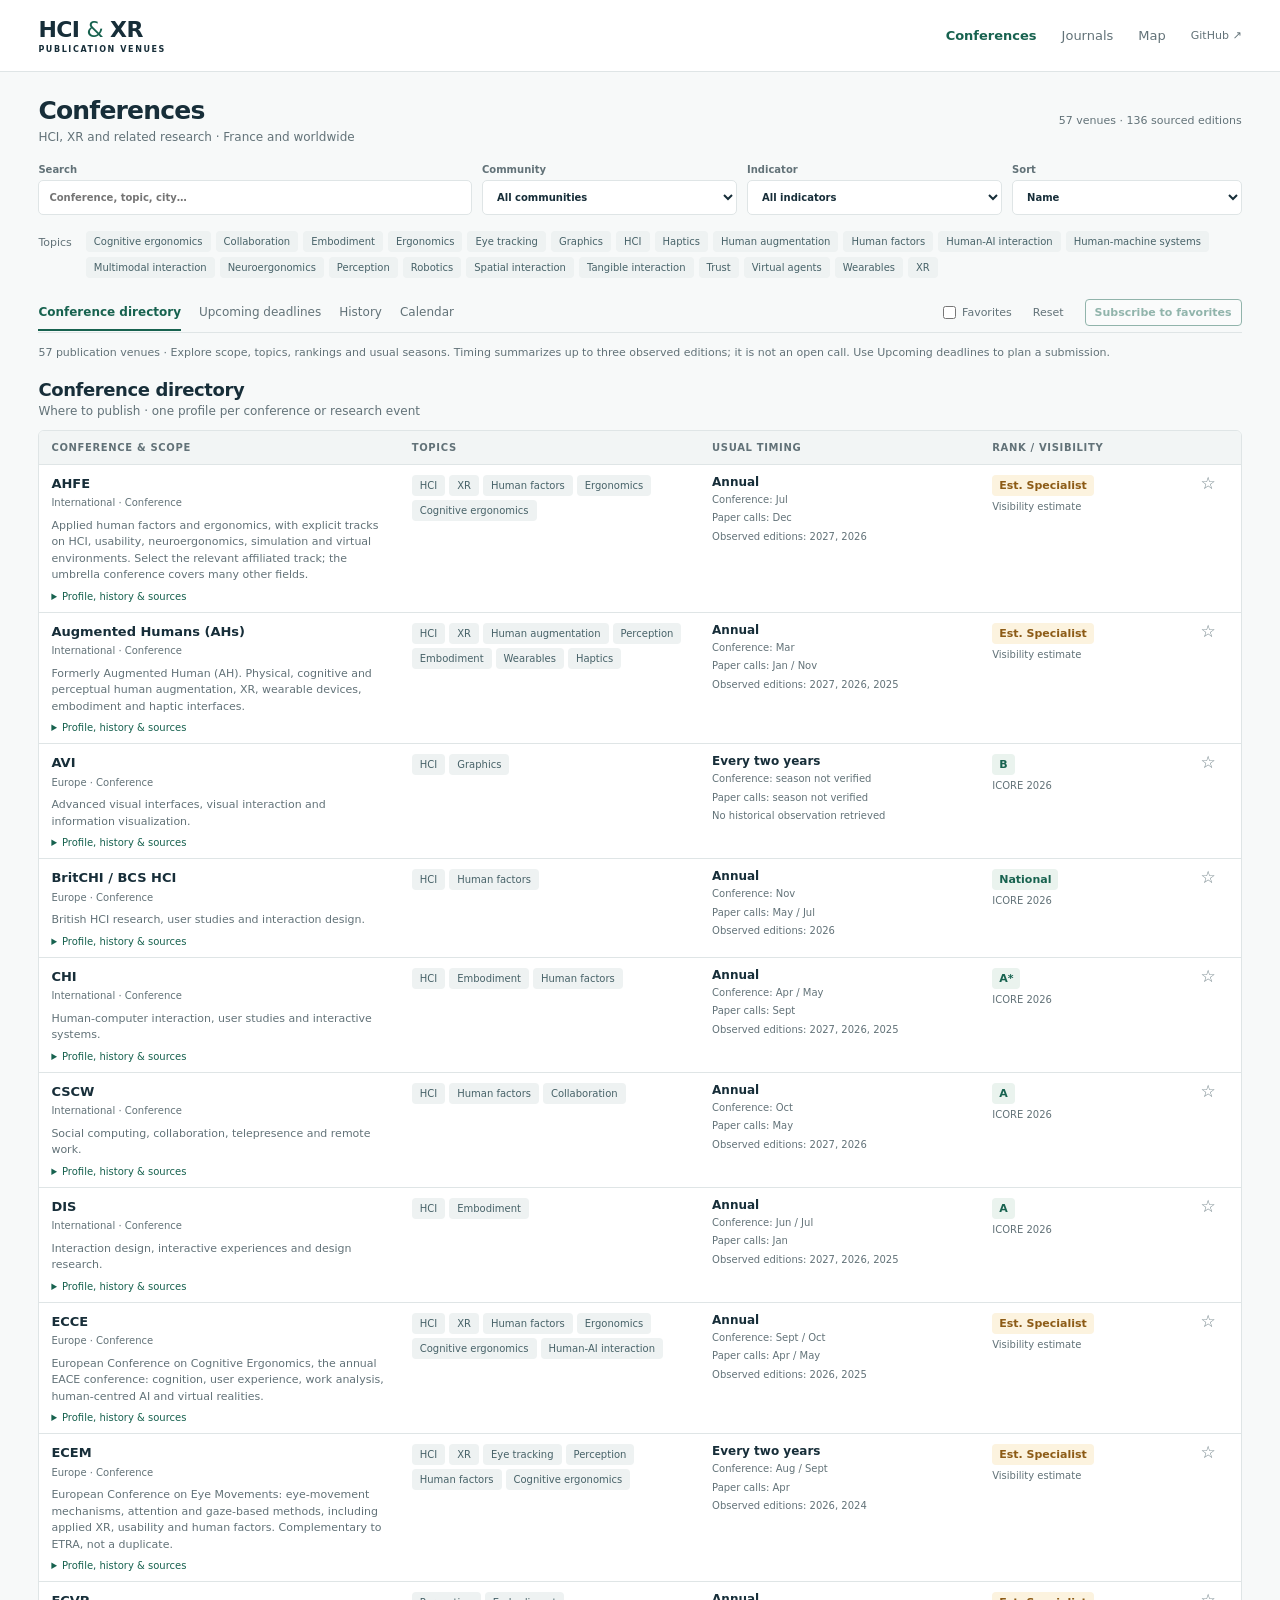
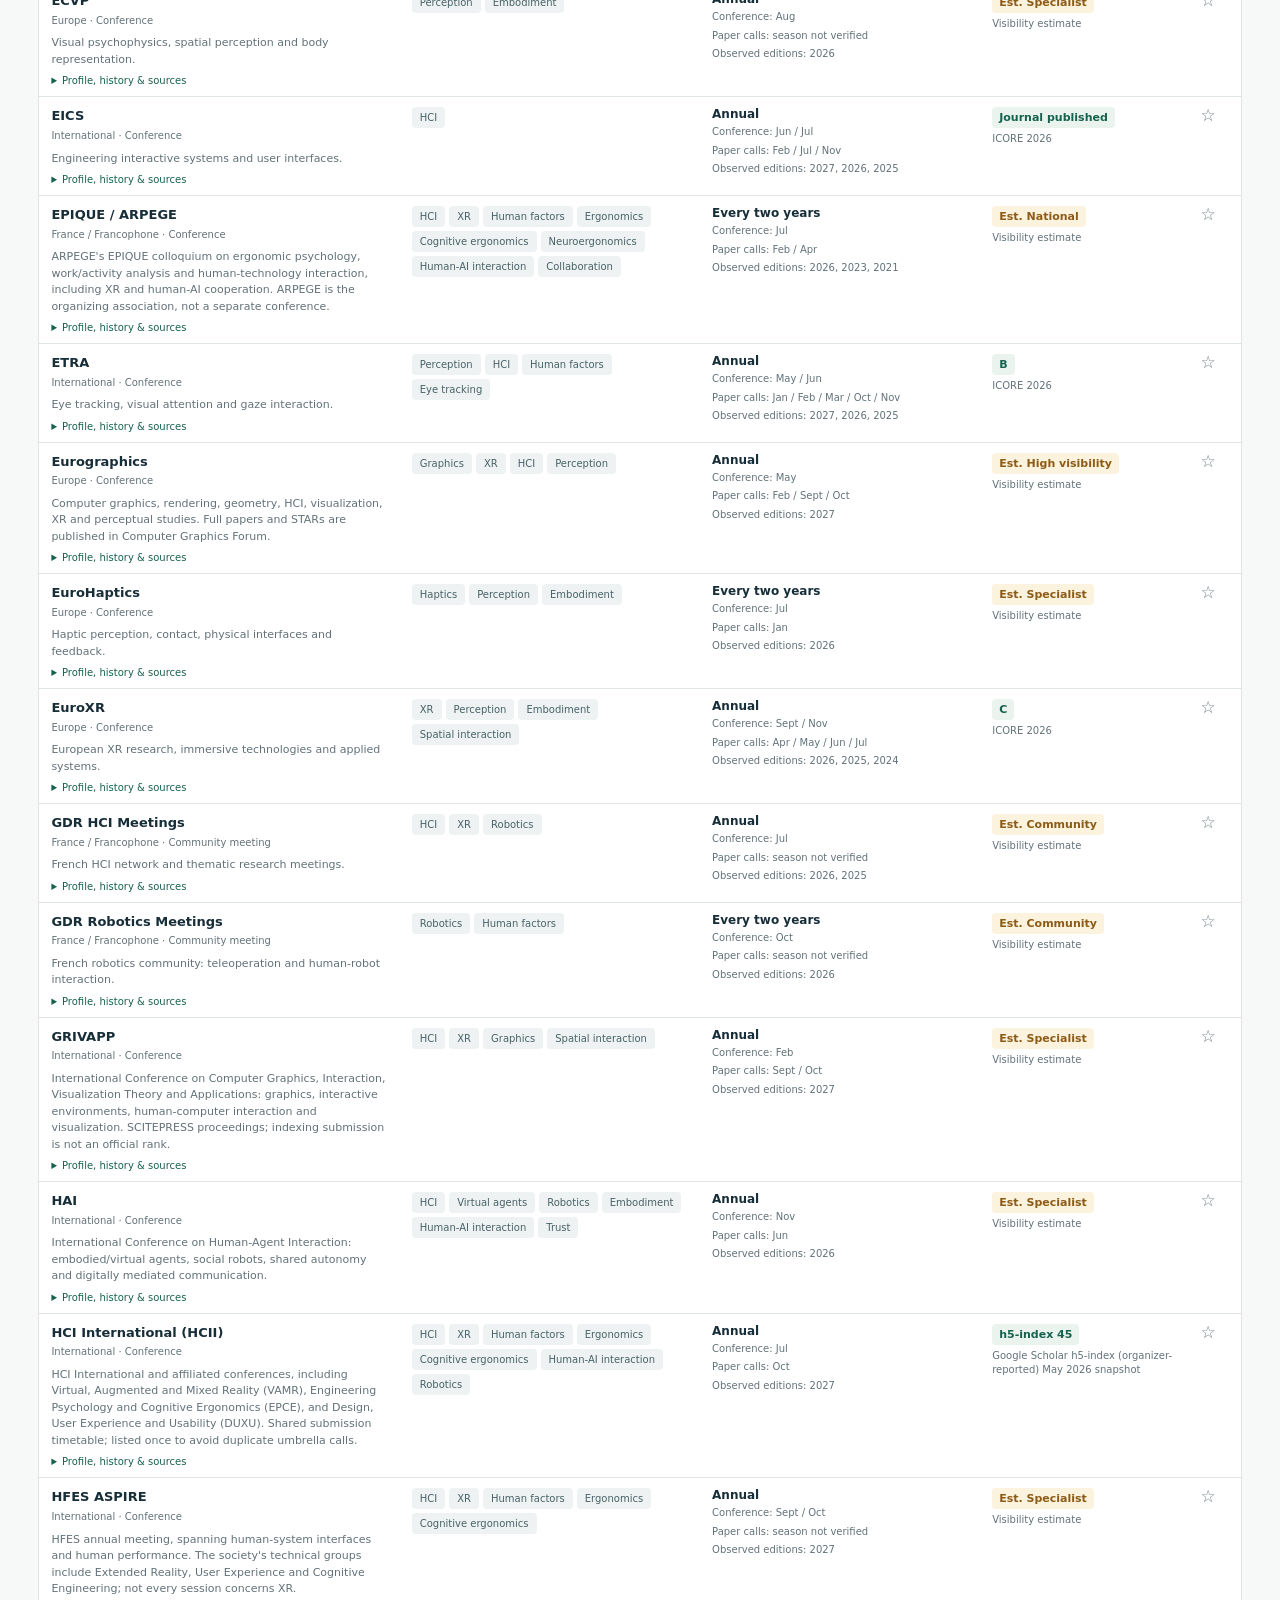
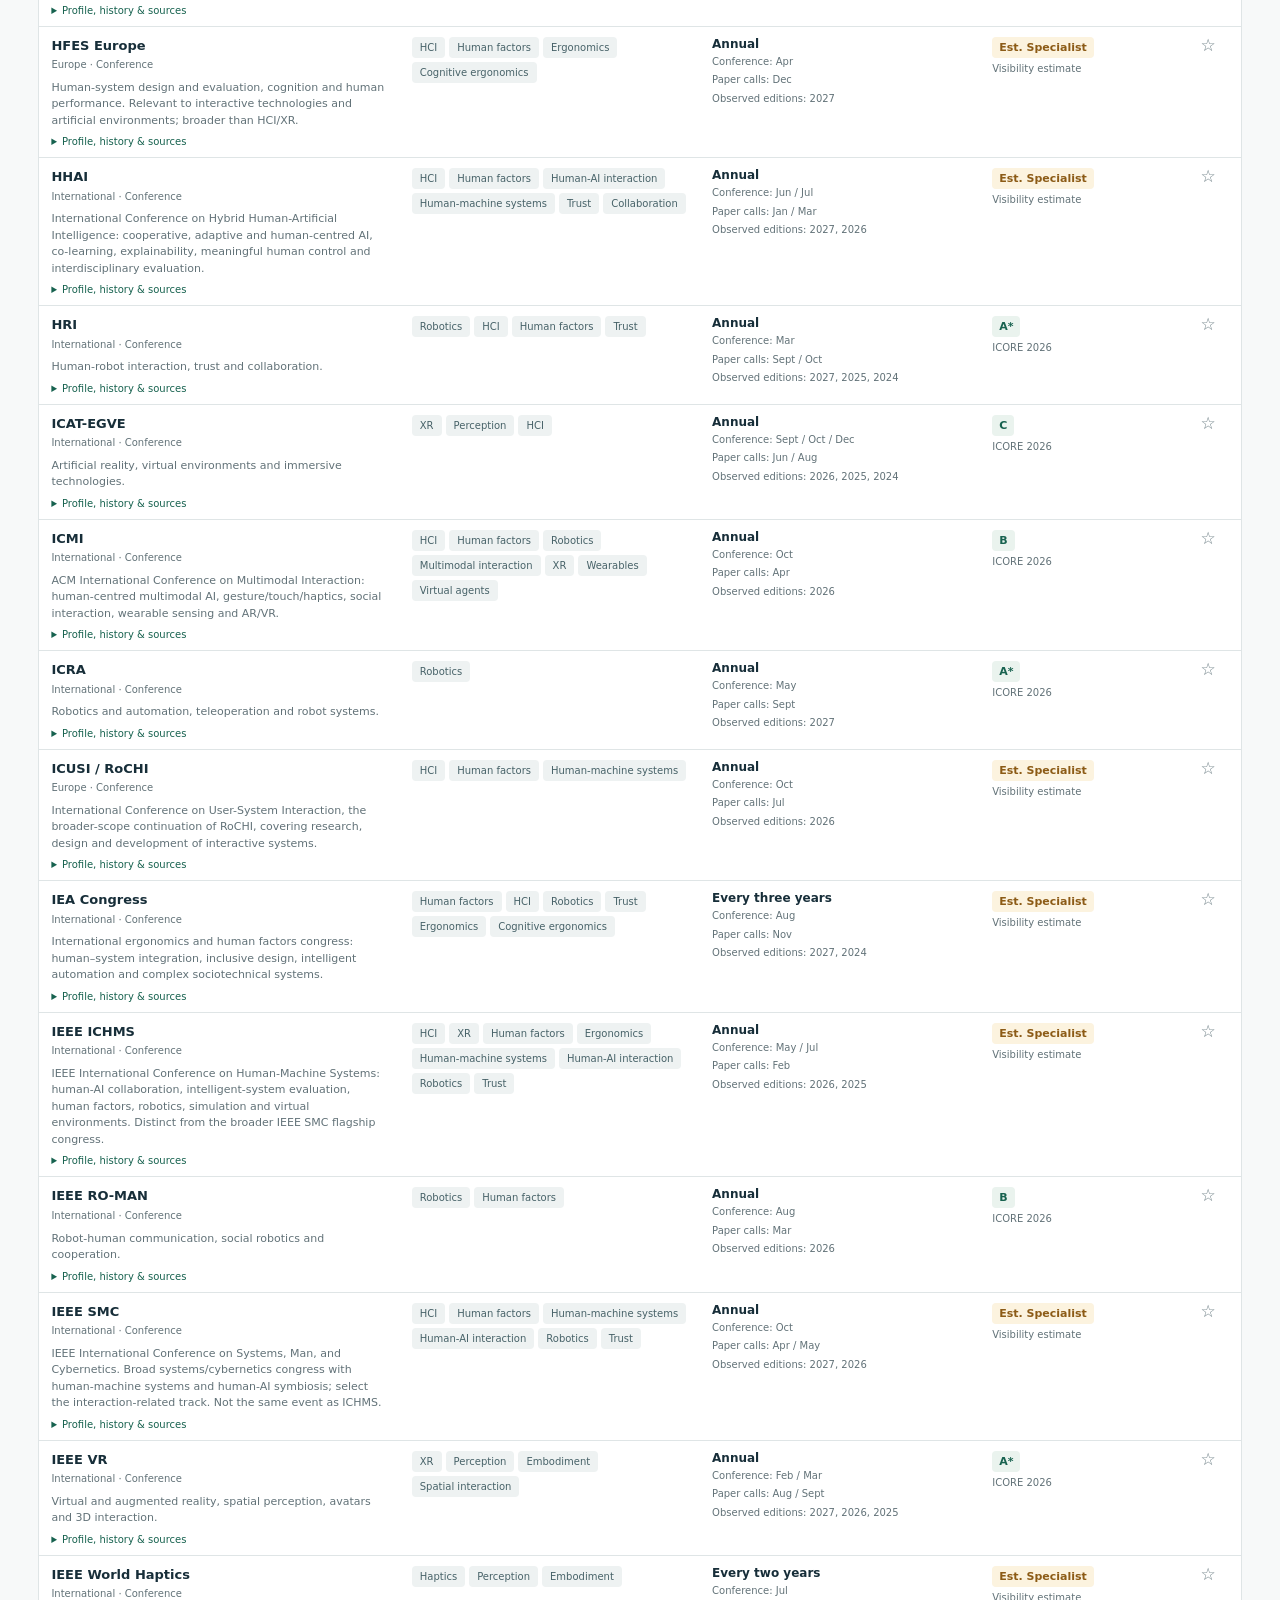
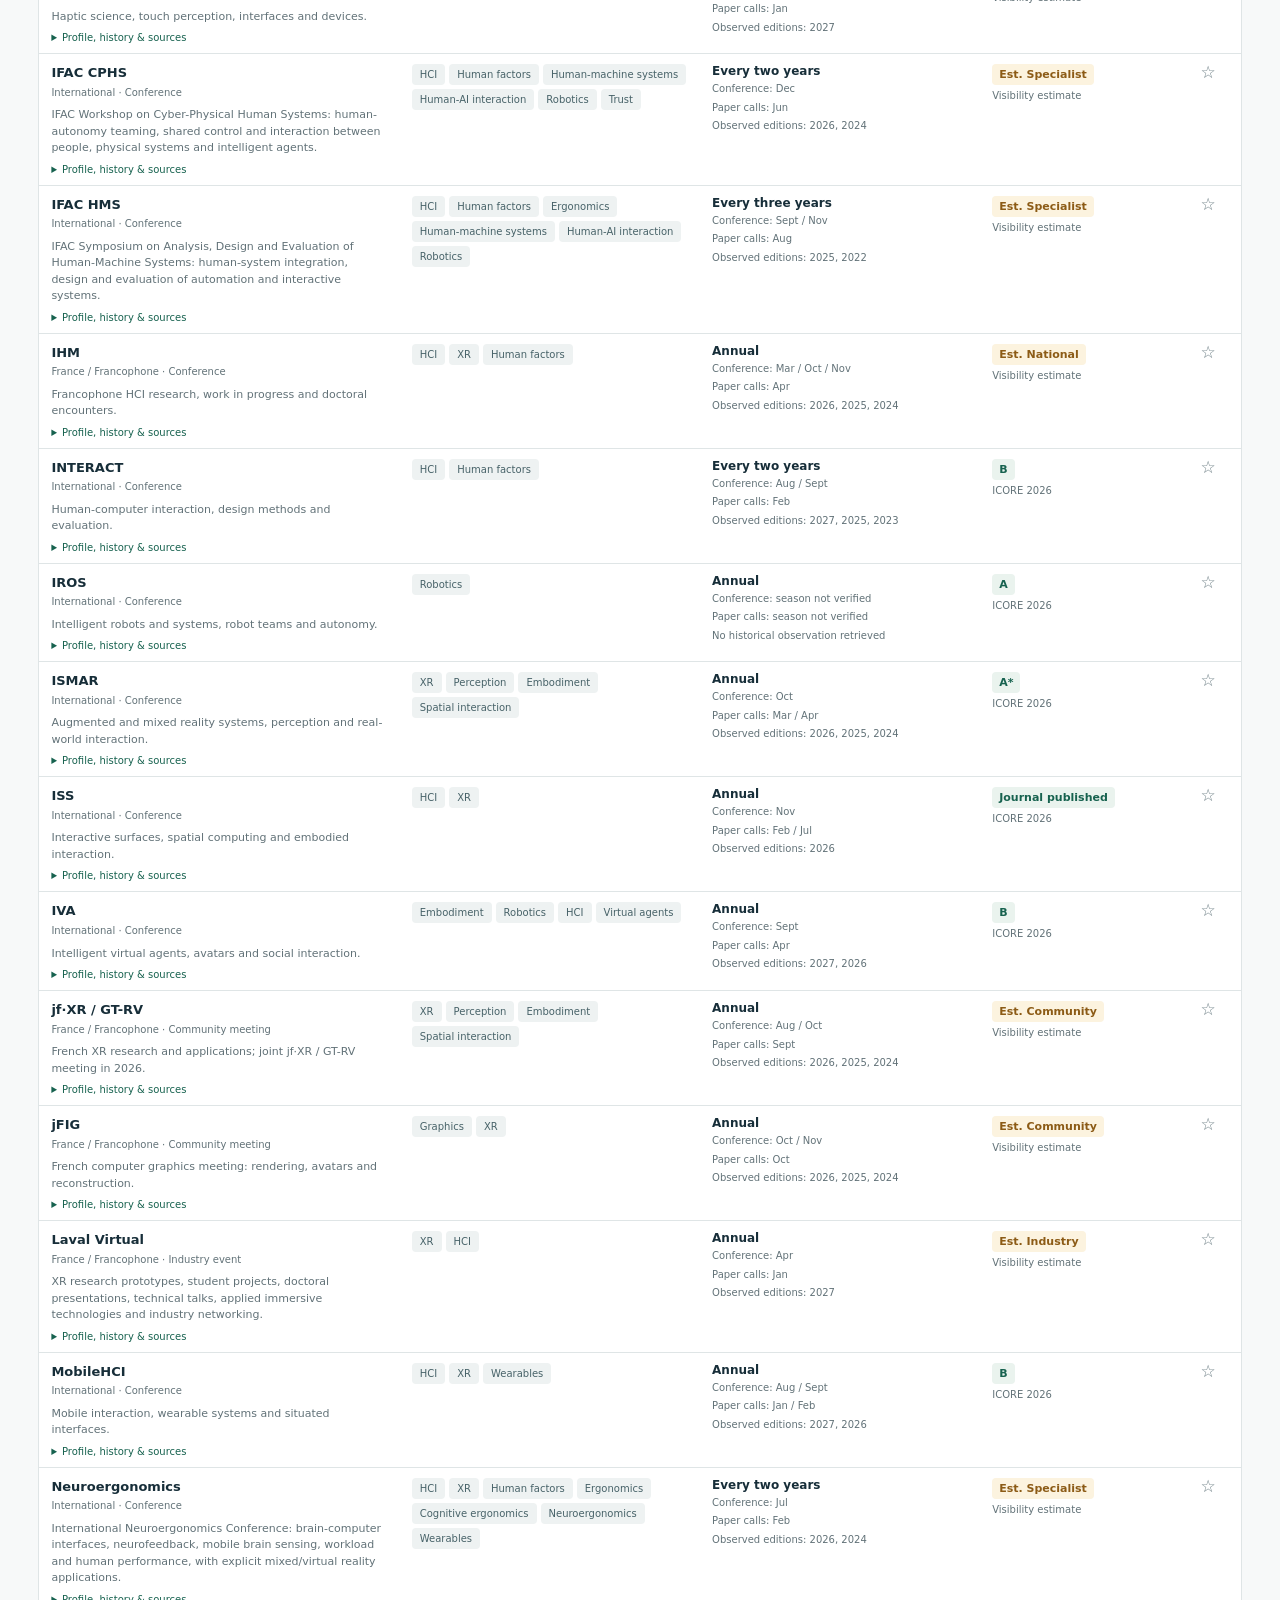
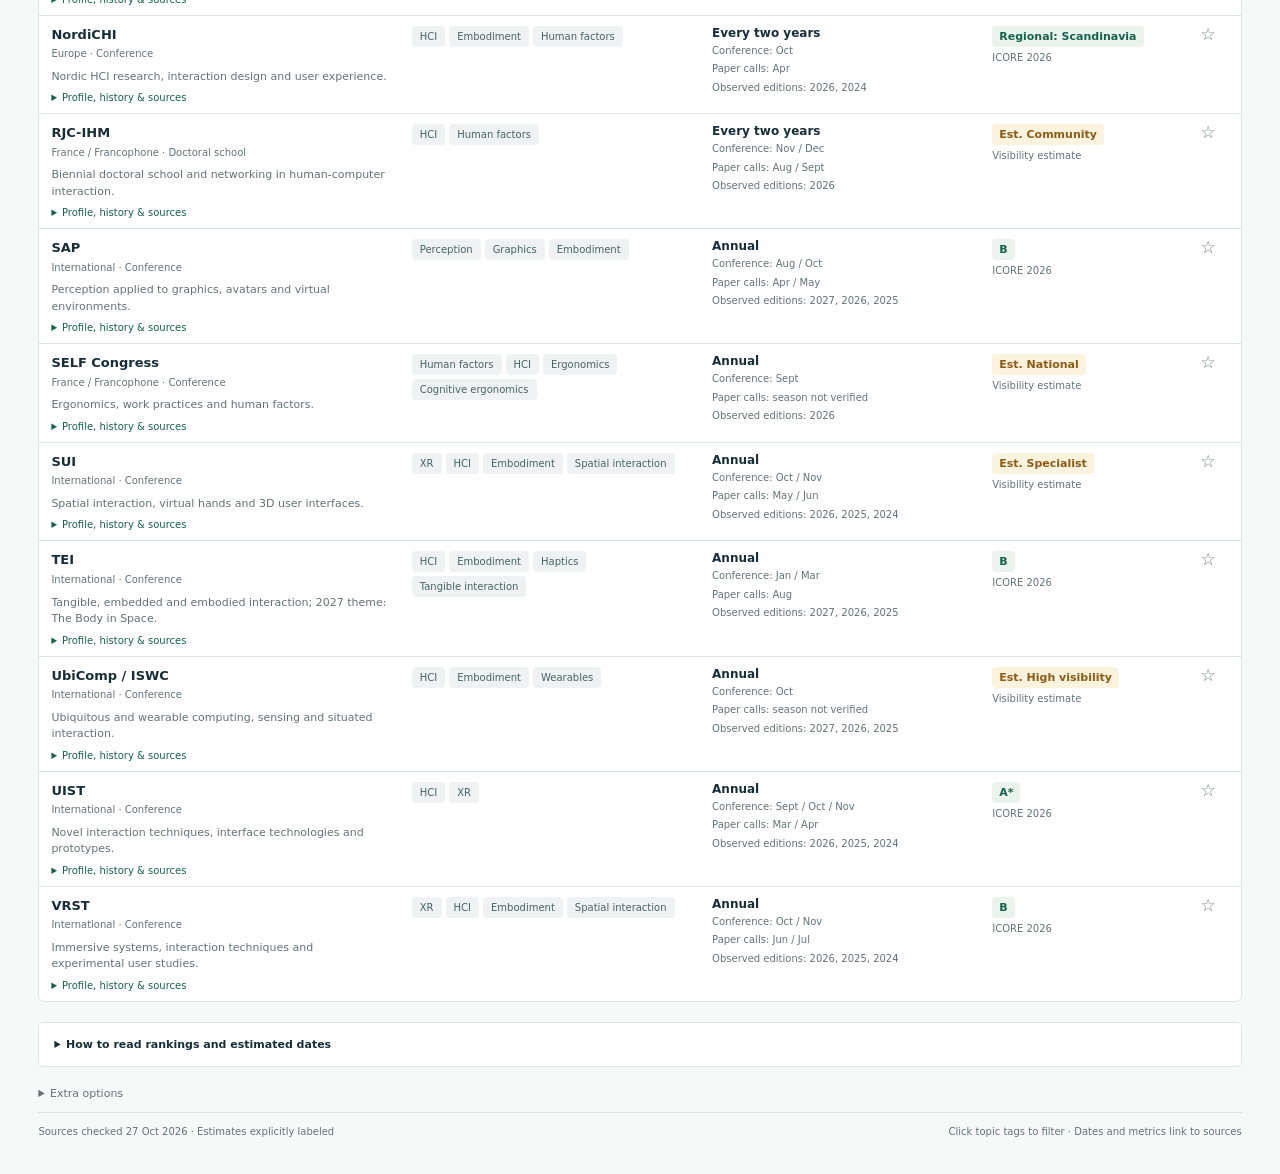
==== commit 500a44ca: "feat: add hidden-by-default food and drinks discovery near conferences" ====
--- a/index.html
+++ b/index.html
@@ -1,5 +1,5 @@
 <!doctype html>
-<html lang="en"><head><meta charset="utf-8"><meta name="viewport" content="width=device-width,initial-scale=1"><meta name="description" content="HCI and XR conference deadlines, schedules, topic tags and rankings in France and worldwide."><title>HCI & XR · Conferences</title><link rel="stylesheet" href="style.css"><script defer src="data.js"></script><script defer src="app.js"></script></head>
+<html lang="en"><head><meta charset="utf-8"><meta name="viewport" content="width=device-width,initial-scale=1"><meta name="description" content="HCI and XR conference deadlines, schedules, topic tags and rankings in France and worldwide."><title>HCI & XR · Conferences</title><link rel="stylesheet" href="style.css"><script defer src="data.js"></script><script defer src="nearby.js"></script><script defer src="app.js"></script></head>
 <body data-page="conferences"><header><a class="brand" href="index.html">HCI <span>&</span> XR <small>PUBLICATION VENUES</small></a><nav aria-label="Pages"><a id="conf-link" href="index.html" aria-current="page">Conferences</a><a id="journal-link" href="journals.html">Journals</a><a id="map-link" href="map.html">Map</a><a href="https://github.com/EPeillard/xr-hci-deadlines" class="repo">GitHub ↗</a></nav></header>
 <main><div class="page-title"><div><h1>Conferences</h1><p>HCI, XR and related research · France and worldwide</p></div><span id="summary"></span></div>
 <section id="conference-filters" class="filters" data-directory="true" aria-label="Filters"><label class="search">Search<input id="search" type="search" placeholder="Conference, topic, city…"></label><label>Community<select id="scope"><option value="">All communities</option><option>France / Francophone</option><option>Europe</option><option>International</option></select></label><label data-schedule-filter hidden><span id="region-label">Event location</span><select id="region"><option value="">All locations</option><option>France</option><option>Europe</option><option>Outside Europe</option></select></label><label data-schedule-filter>Contribution<select id="type"><option value="">All contributions</option></select></label><label>Indicator<select id="indicator"><option value="">All indicators</option><option value="verified">Verified ranking</option><option value="estimated">Estimated visibility</option></select></label><label>Sort<select id="sort"><option value="name">Name</option><option value="rank">Ranking</option></select></label></section>
@@ -19,4 +19,5 @@
 <p class="subscription-note">This link keeps the conferences selected above. If you change your favorites, create a new link and replace the previous subscription. Favorites are saved in this browser; the URL can be shared.</p>
 </dialog>
 
+<details class="nearby-settings"><summary>Extra options</summary><label><input id="nearby-toggle" type="checkbox" aria-describedby="nearby-help"> Show food & drinks near conferences</label><p id="nearby-help">Off by default. Adds local discovery links to upcoming conferences with an announced city. Your choice stays in this browser. No location access or external request is made by this feature until you open a link.</p></details>
 <footer><span id="updated"></span><span>Click topic tags to filter · Dates and metrics link to sources</span></footer></main></body></html>
--- a/style.css
+++ b/style.css
@@ -26,3 +26,15 @@
 
 /* Small official conference identities; names remain the accessible labels. */
 .conference-name{display:inline-flex;align-items:center;gap:8px;max-width:100%;line-height:1.35}.conference-name>span{min-width:0}.conference-logo{display:block;flex:none;width:30px;height:26px;object-fit:contain;background:#fff;border-radius:3px;padding:2px}.venue-heading .conference-name{min-width:0}
+
+/* Opt-in discovery stays below the main workflow; panels appear only after enabling. */
+.nearby-settings{margin:20px 0 12px;color:var(--muted);font-size:11px}
+.nearby-settings>summary{cursor:pointer;width:fit-content}
+.nearby-settings>label{display:flex;align-items:center;gap:7px;margin-top:12px;color:var(--ink)}
+.nearby-settings>p{max-width:620px;font-size:11px;line-height:1.5}
+.nearby-panel{margin-top:10px;font-size:11px;font-weight:400;color:var(--ink);white-space:normal}
+.nearby-panel>summary{cursor:pointer;color:var(--green);width:fit-content}
+.nearby-area{font-size:11px;color:var(--muted);margin:8px 0}
+.nearby-links{display:flex;flex-wrap:wrap;gap:6px}
+.nearby-links>a{display:inline-block;padding:6px 9px;border:1px solid var(--line);border-radius:4px;background:var(--mint);font-size:11px;line-height:1.4}
+.nearby-note{font-size:10px;line-height:1.5;color:var(--muted);max-width:430px;margin:8px 0}
